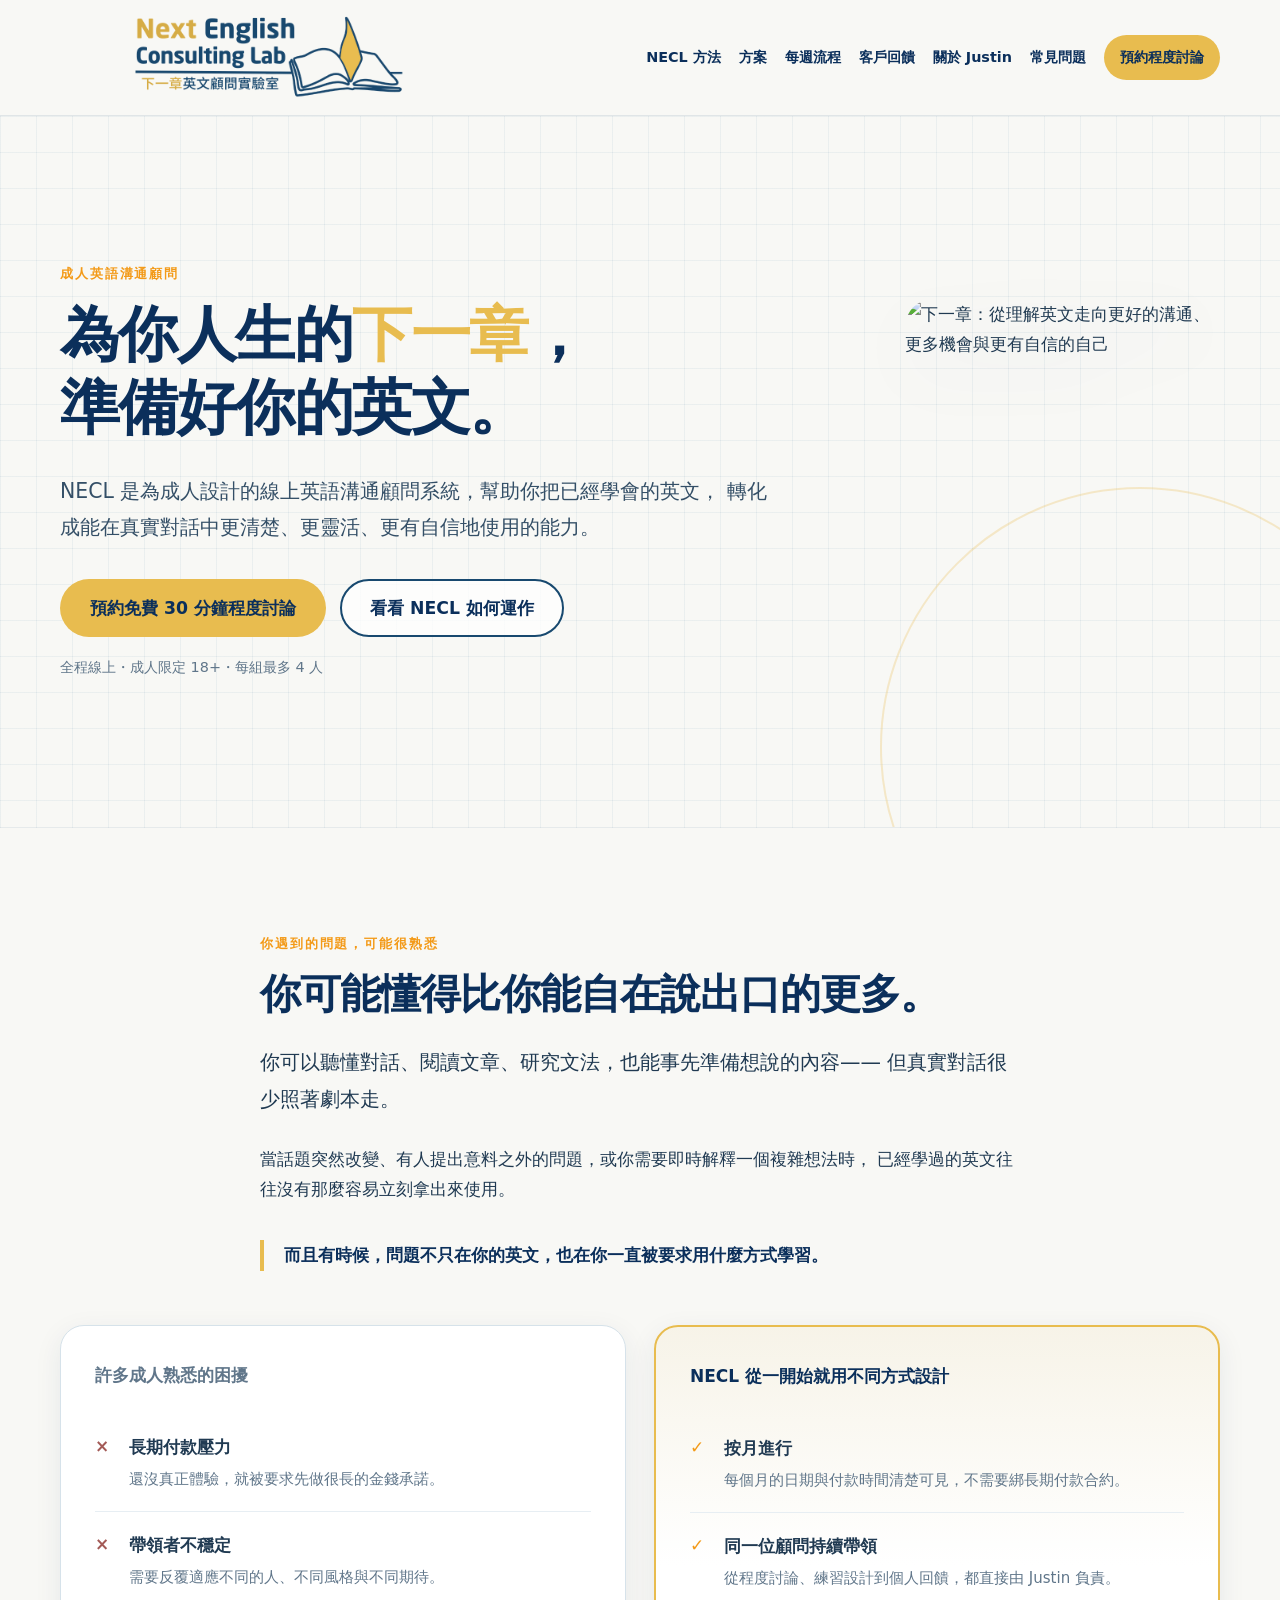
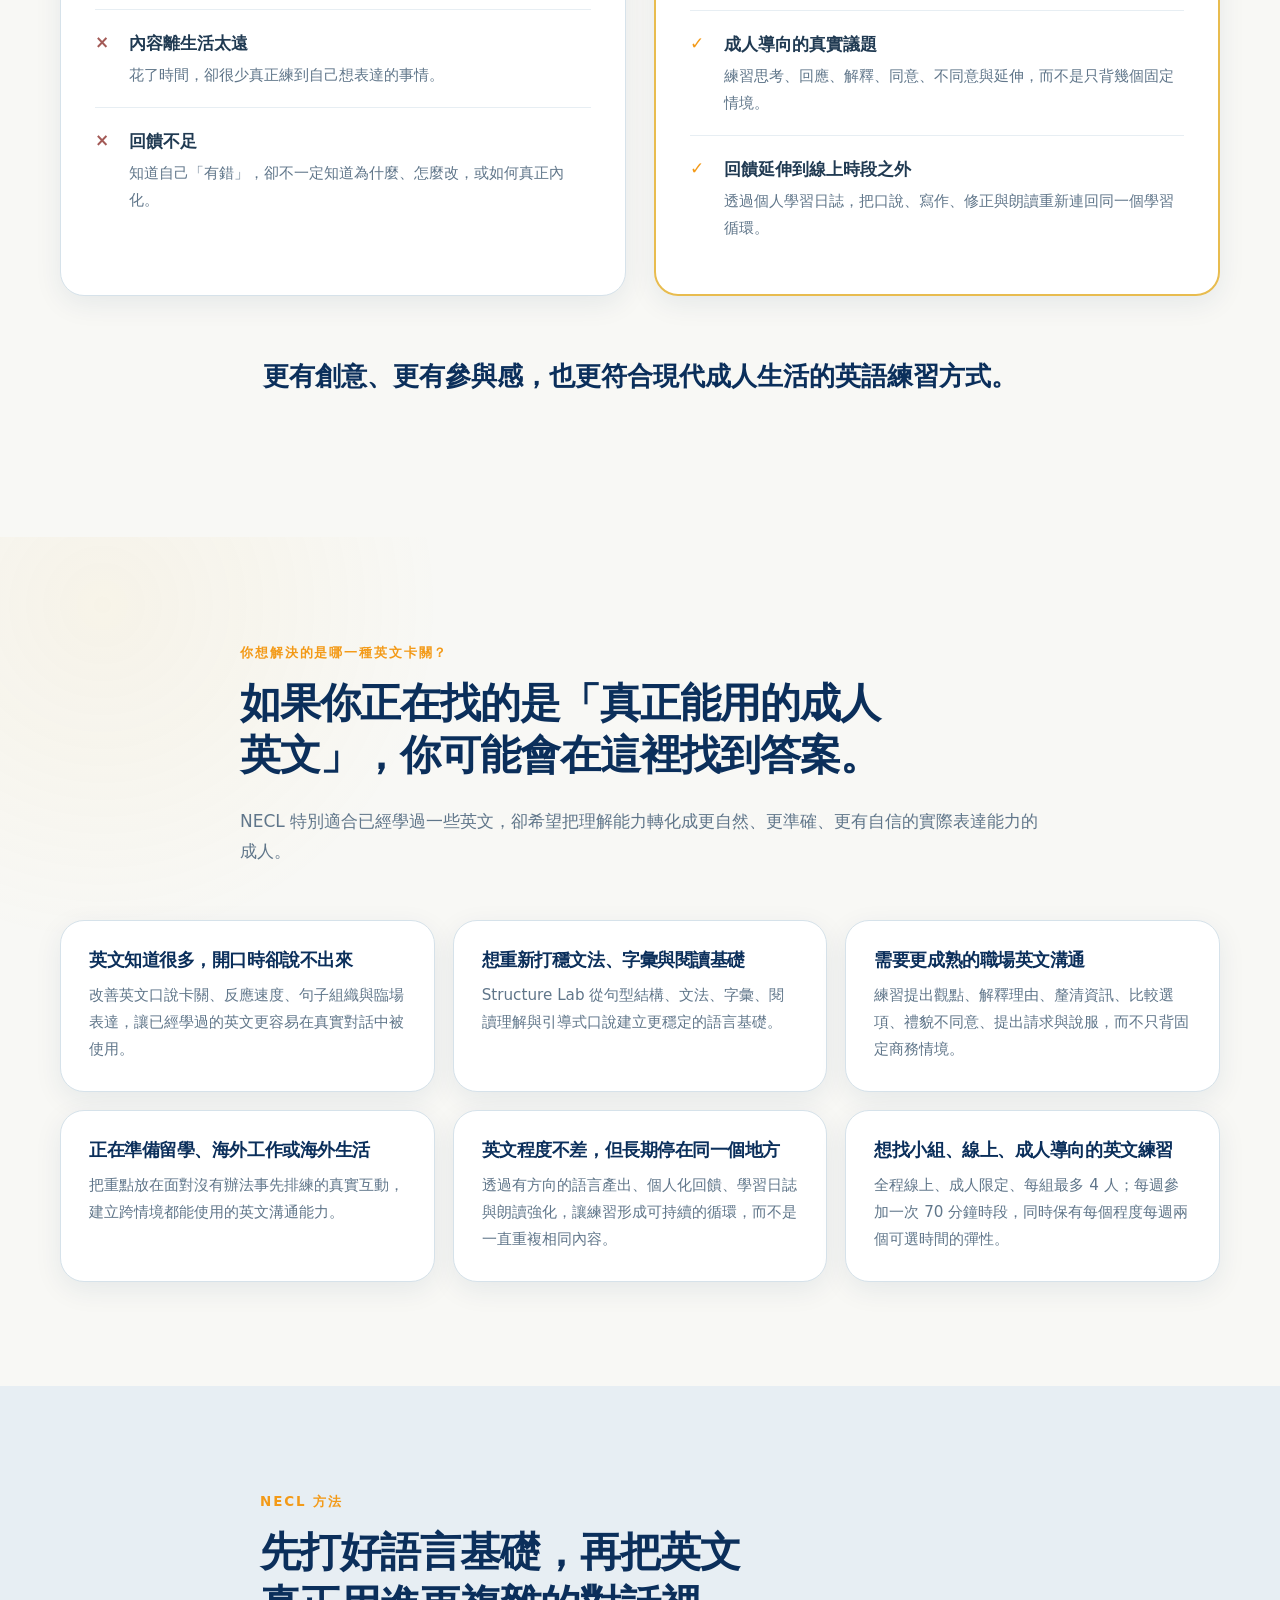
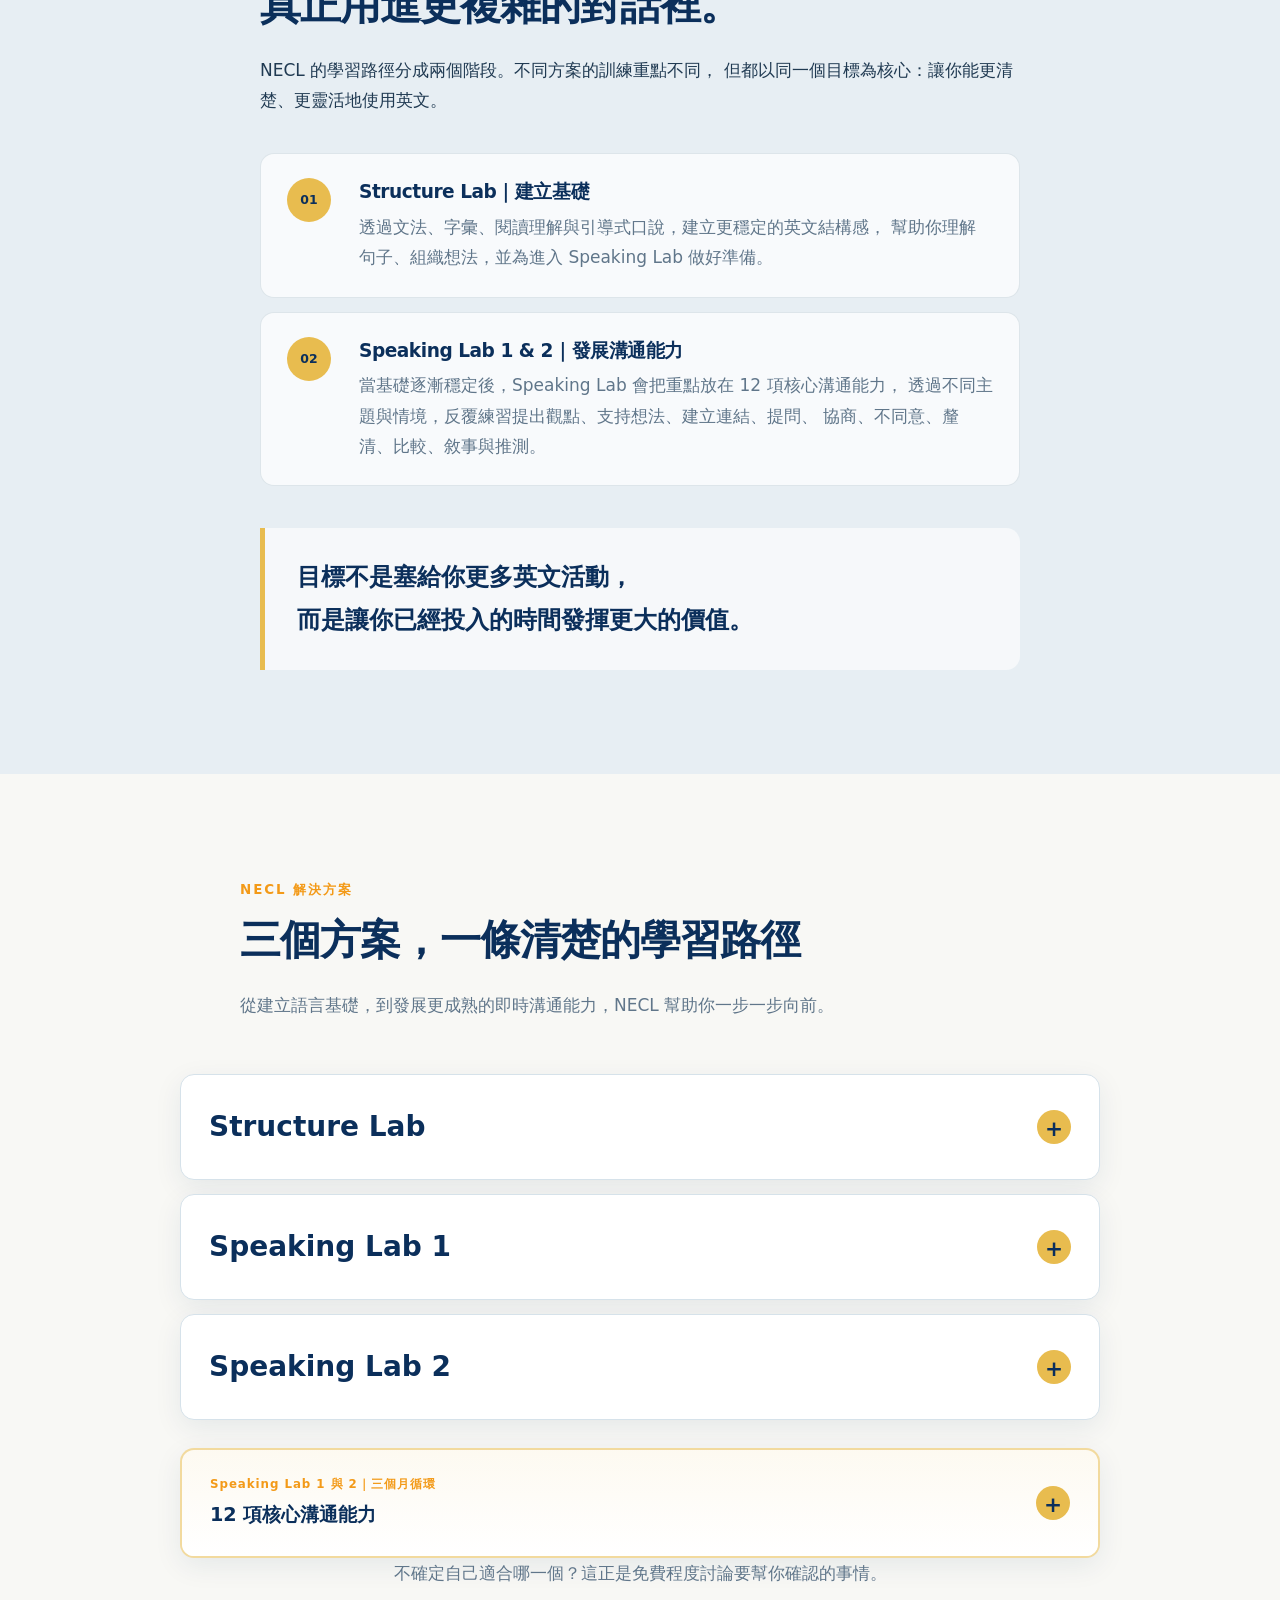
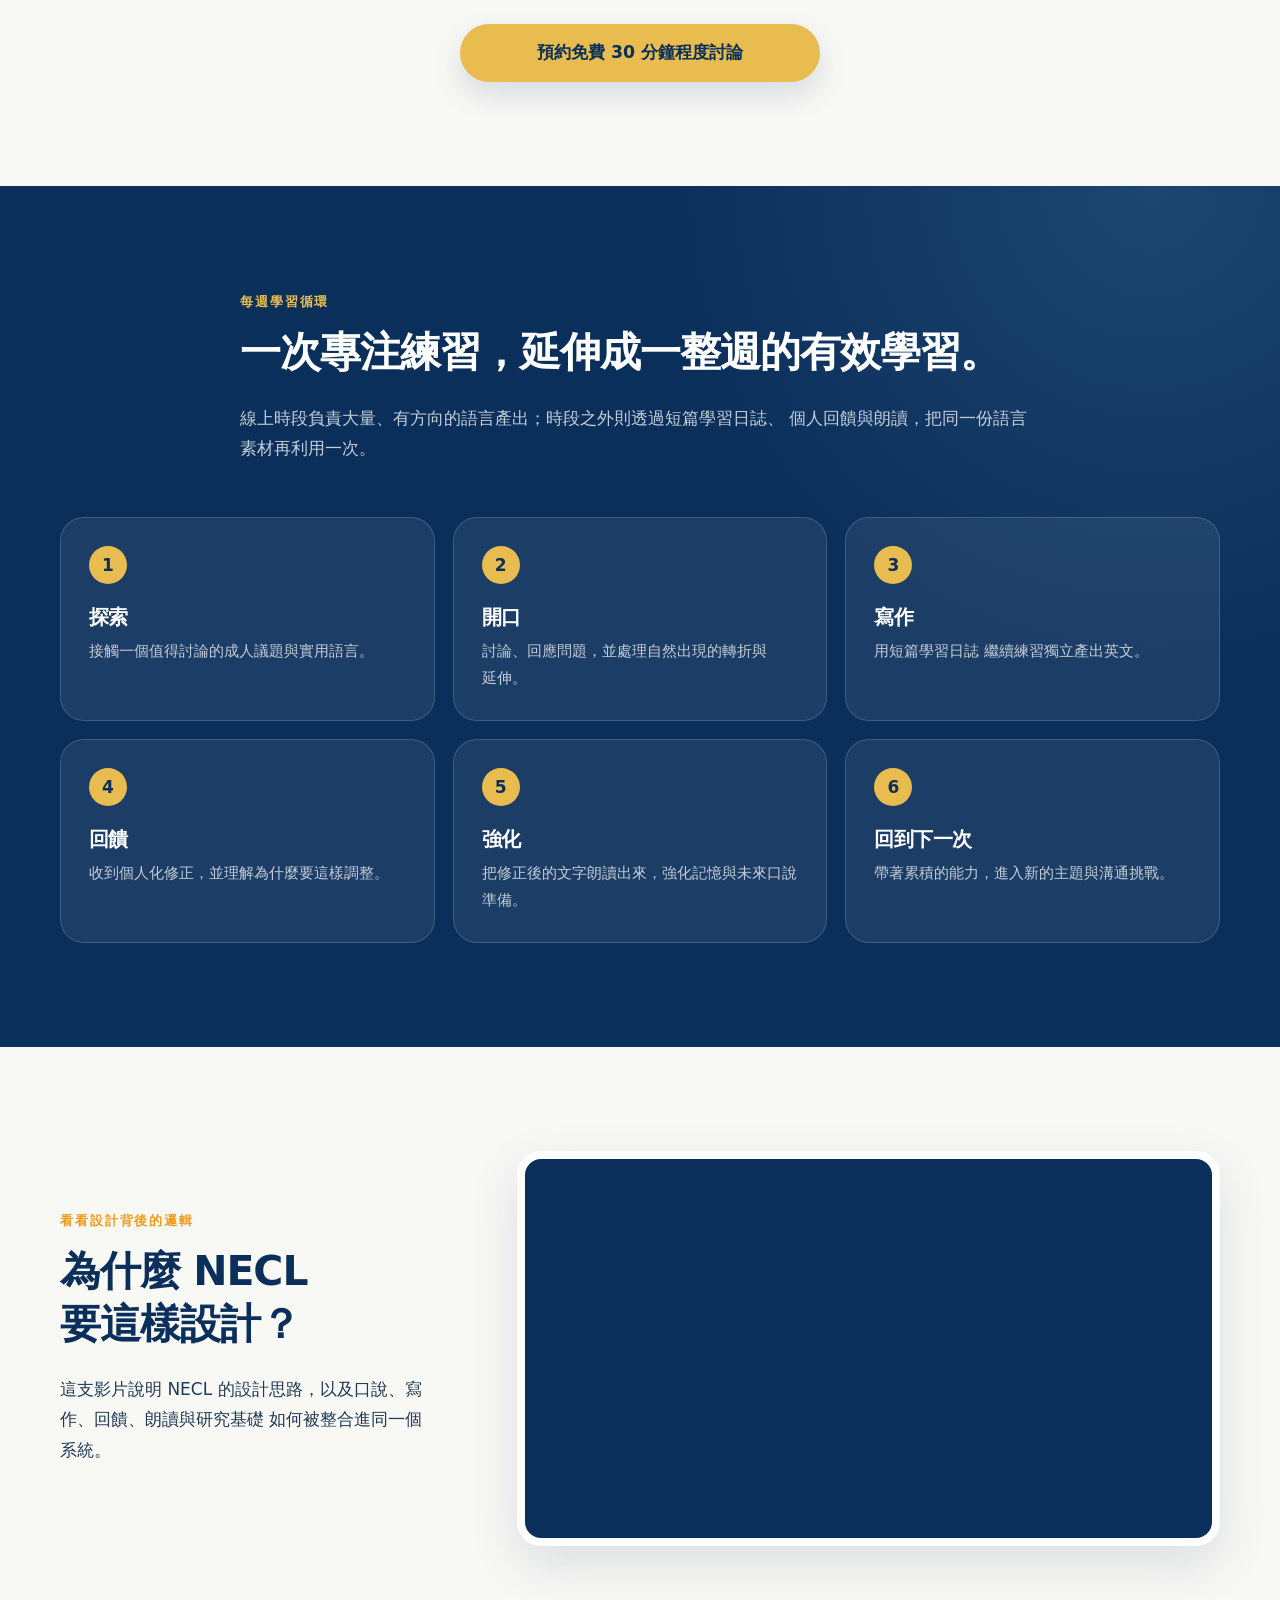
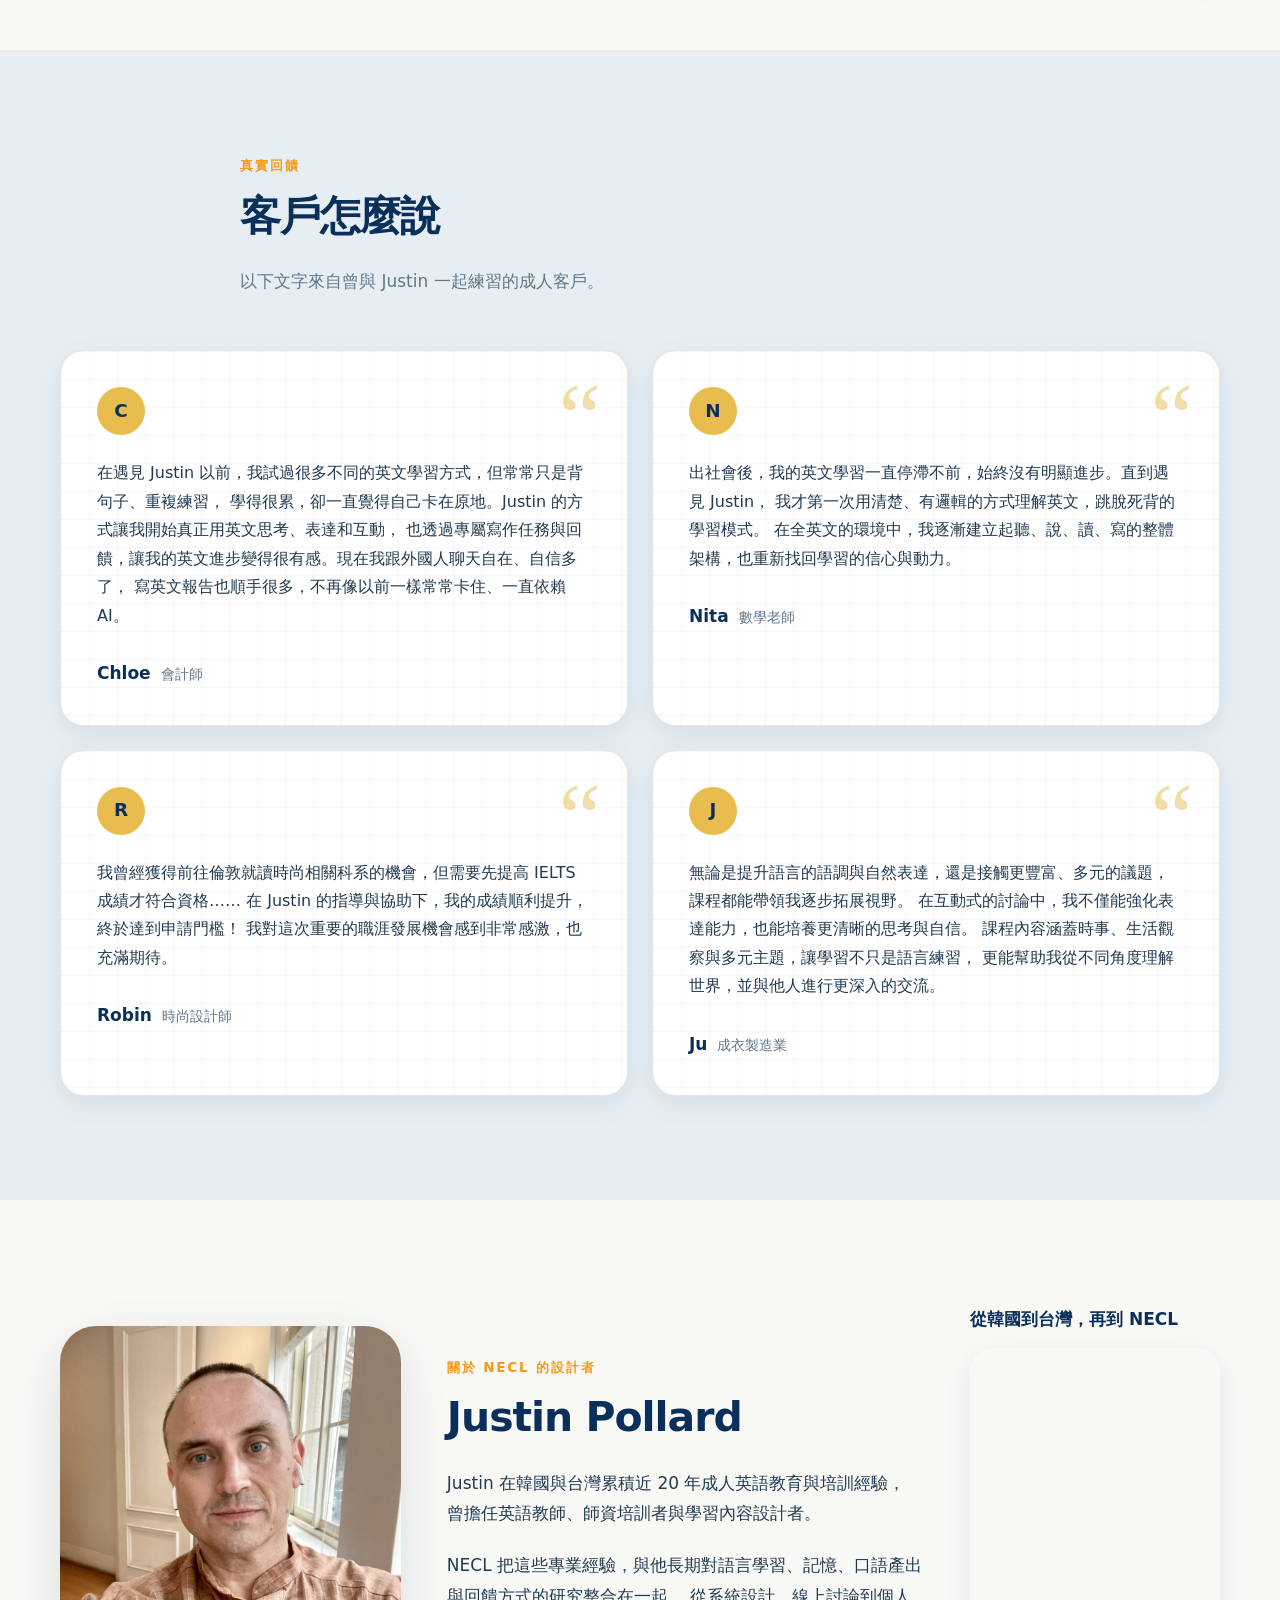
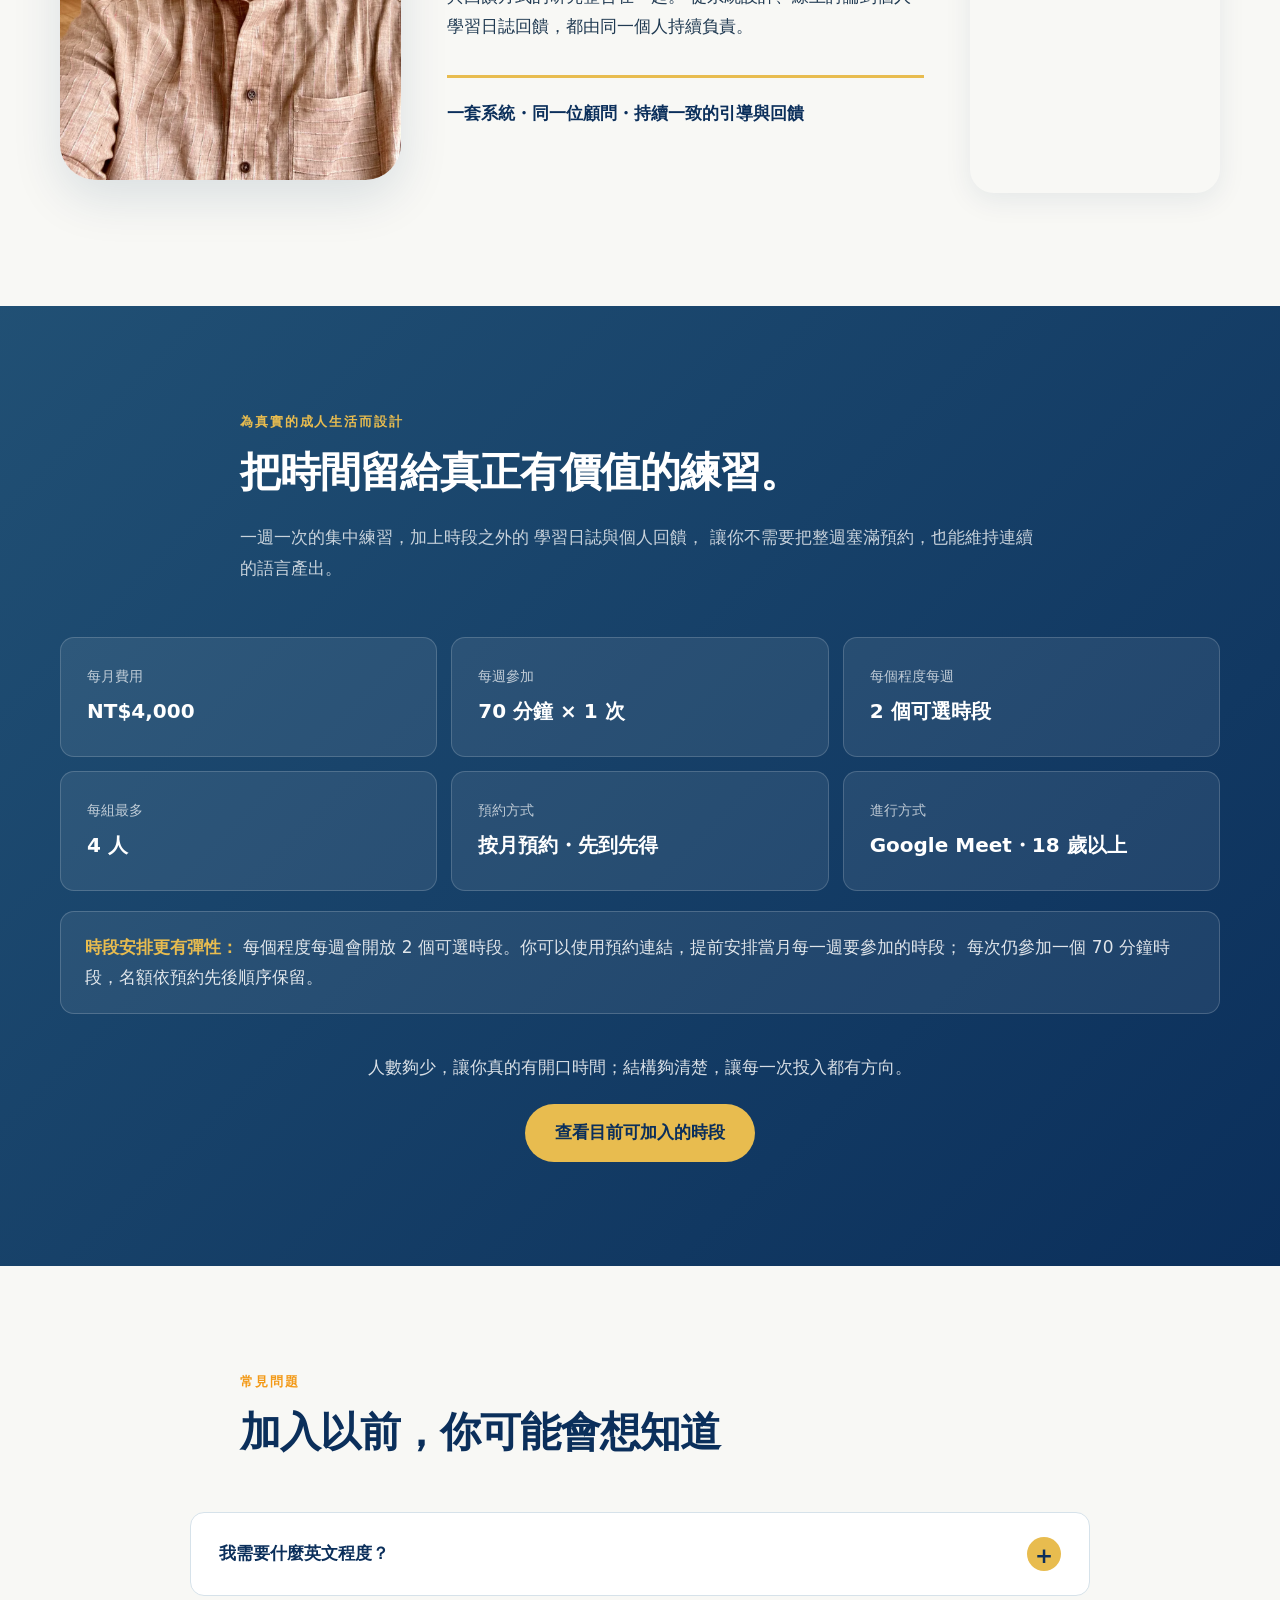
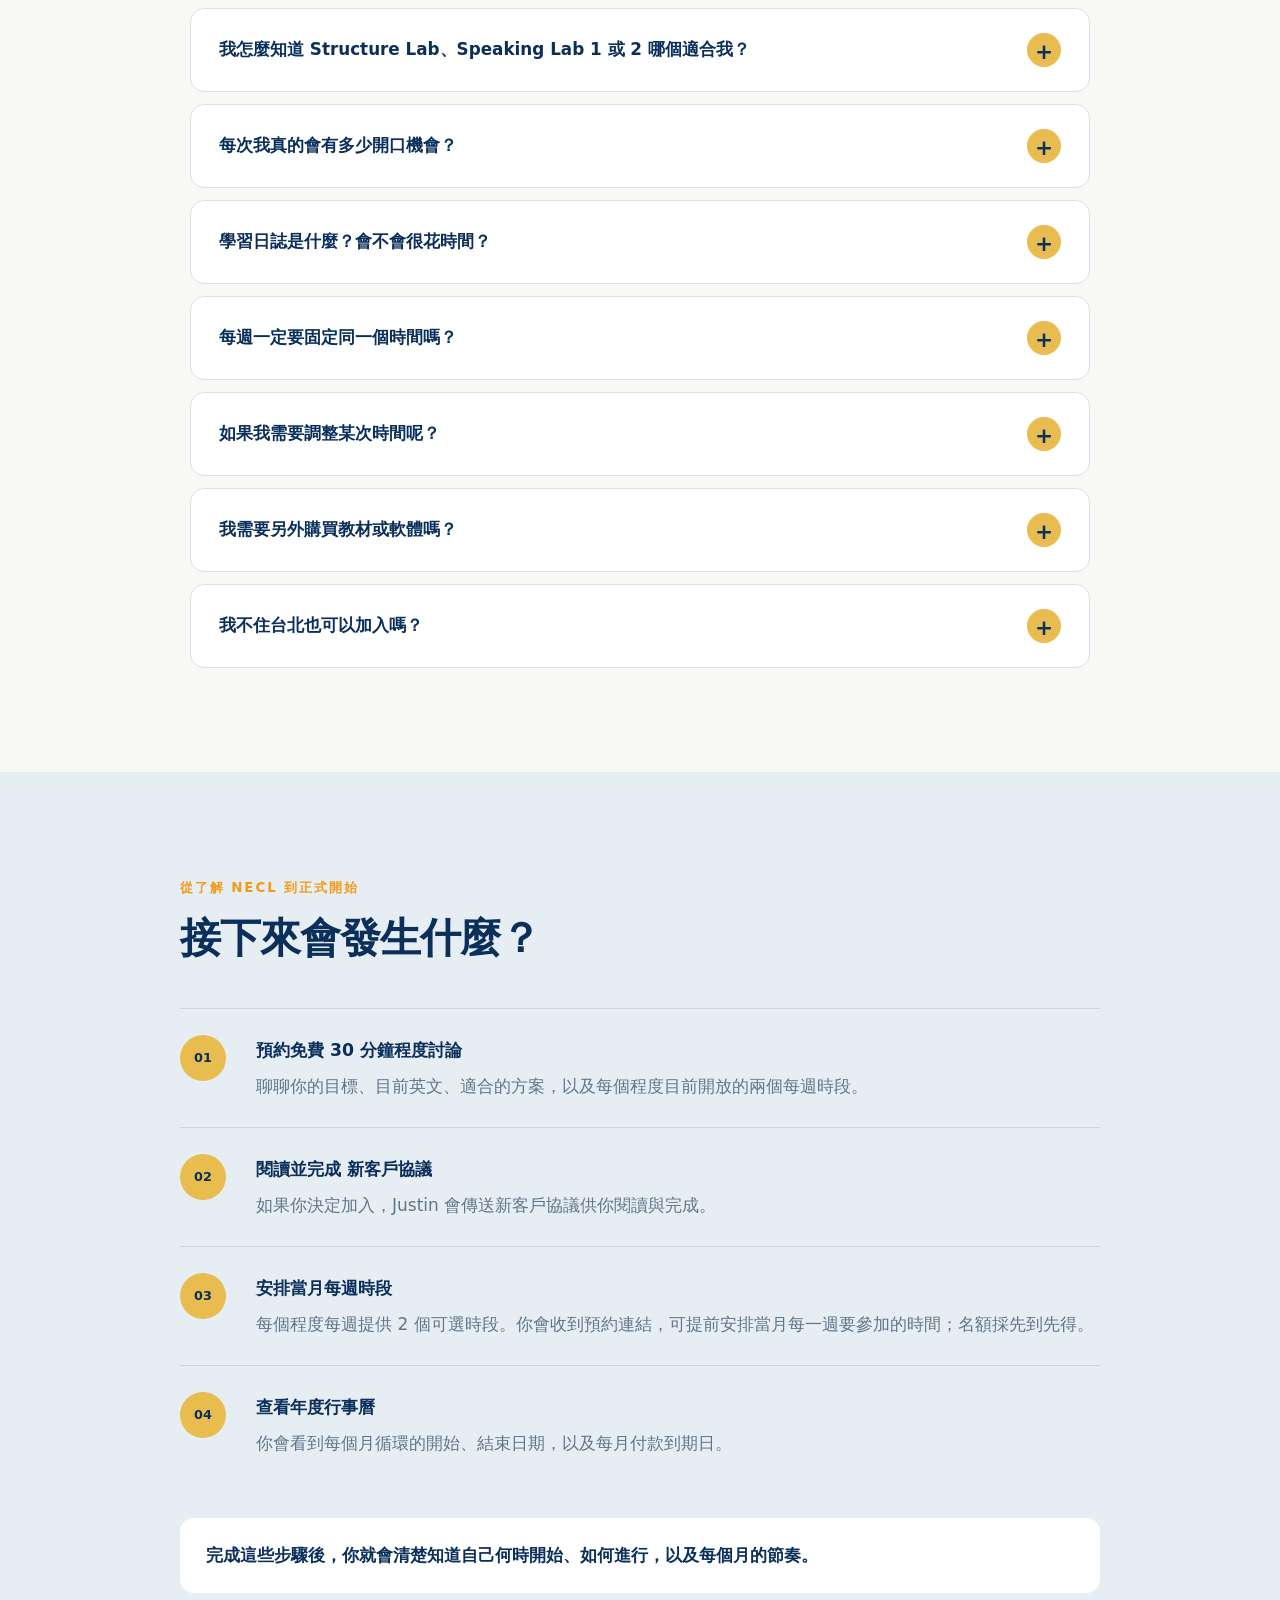
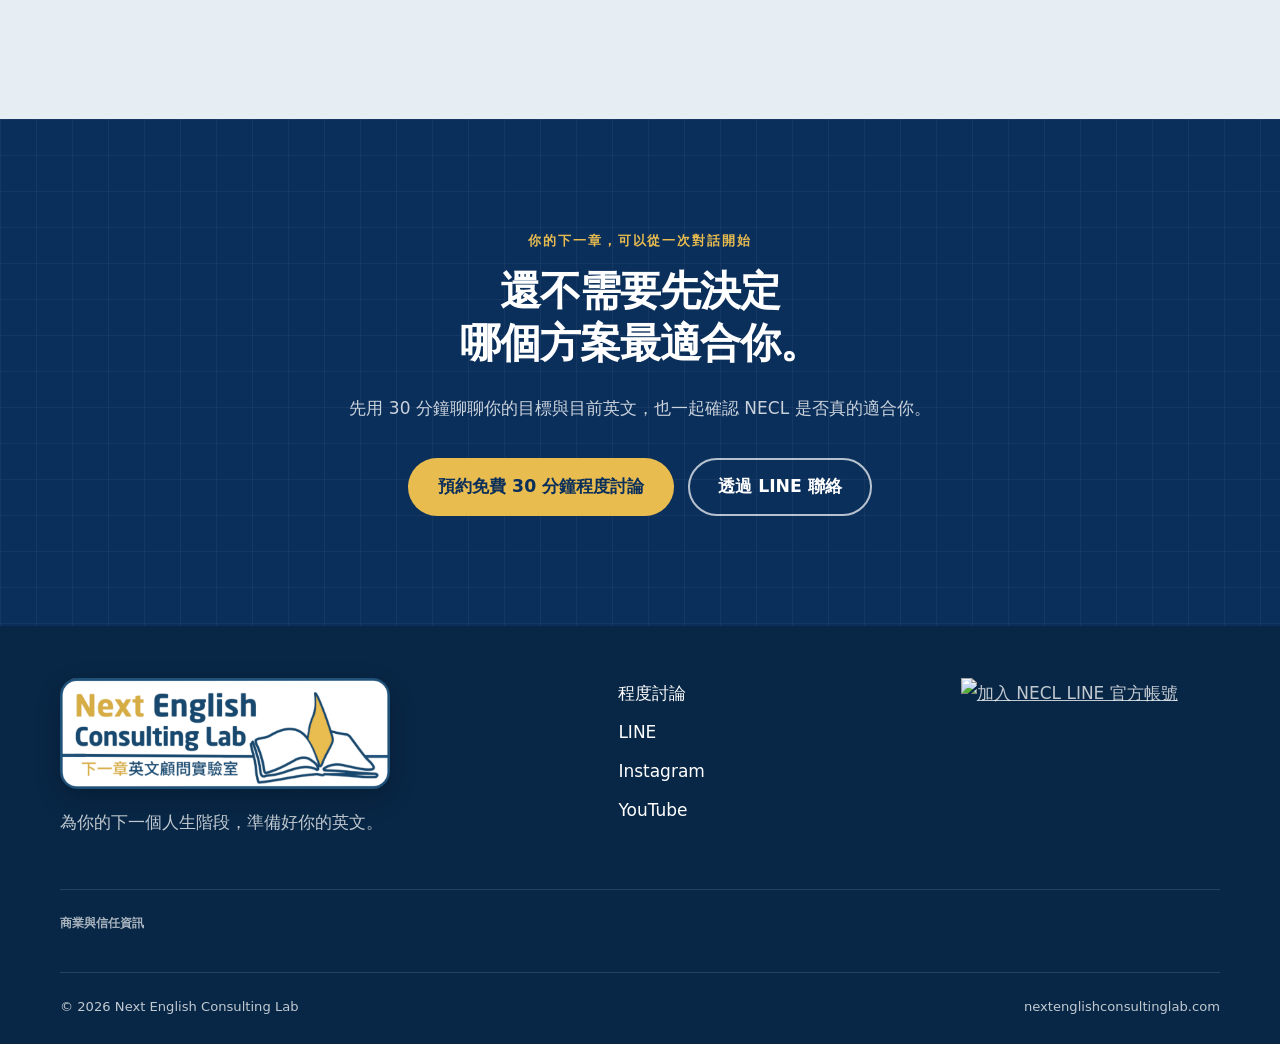
==== index.html @ 22aab1d8 "Add files via upload" ====
<!doctype html>
<html lang="zh-Hant-TW">
<head>
  <meta charset="utf-8">
  <meta name="viewport" content="width=device-width, initial-scale=1">
  <meta name="theme-color" content="#0B2F5B">
  <meta name="color-scheme" content="light">
  <meta name="robots" content="index,follow,max-image-preview:large,max-snippet:-1,max-video-preview:-1">
  <meta name="googlebot" content="index,follow,max-image-preview:large,max-snippet:-1,max-video-preview:-1">
  <meta name="author" content="Next English Consulting Lab">

  <title>成人英文口說｜線上英文溝通・文法基礎｜NECL 下一章英文顧問實驗室</title>
  <meta name="description" content="成人線上英文口說與英語溝通顧問服務。從文法、字彙、閱讀理解與句型基礎，到 12 項實用溝通能力，協助突破英文卡關，提升職場、留學、海外生活與日常表達。">

  <link rel="canonical" href="https://nextenglishconsultinglab.com/">
  <link rel="alternate" hreflang="zh-Hant-TW" href="https://nextenglishconsultinglab.com/">
  <link rel="alternate" hreflang="x-default" href="https://nextenglishconsultinglab.com/">

  <!-- Google Search Console 驗證碼可日後加在這一行下方 -->

  <link rel="icon" type="image/png" href="/images/logo-framed.png">
  <link rel="apple-touch-icon" href="/images/logo-framed.png">
  <link rel="manifest" href="/site.webmanifest">
  <link rel="preload" href="/images/logo-horizontal.png" as="image" fetchpriority="high">

  <meta property="og:type" content="website">
  <meta property="og:locale" content="zh_TW">
  <meta property="og:site_name" content="NECL 下一章英文顧問實驗室">
  <meta property="og:title" content="成人英文口說｜線上英文溝通・文法基礎｜NECL 下一章英文顧問實驗室">
  <meta property="og:description" content="為你人生的下一章，準備好你的英文。成人線上英文口說、語言基礎與真實溝通能力練習。">
  <meta property="og:url" content="https://nextenglishconsultinglab.com/">
  <meta property="og:image" content="https://nextenglishconsultinglab.com/images/logo-framed.png">
  <meta property="og:image:alt" content="NECL 下一章英文顧問實驗室">

  <meta name="twitter:card" content="summary_large_image">
  <meta name="twitter:title" content="成人英文口說｜NECL 下一章英文顧問實驗室">
  <meta name="twitter:description" content="為你人生的下一章，準備好你的英文。">
  <meta name="twitter:image" content="https://nextenglishconsultinglab.com/images/logo-framed.png">

  <link rel="stylesheet" href="styles.css">

  <script type="application/ld+json">
{
  "@context": "https://schema.org",
  "@graph": [
    {
      "@type": "Organization",
      "@id": "https://nextenglishconsultinglab.com/#organization",
      "name": "Next English Consulting Lab",
      "legalName": "下一章英文顧問實驗室",
      "alternateName": [
        "NECL",
        "下一章英文顧問實驗室"
      ],
      "url": "https://nextenglishconsultinglab.com/",
      "logo": {
        "@type": "ImageObject",
        "url": "https://nextenglishconsultinglab.com/images/logo-framed.png"
      },
      "image": "https://nextenglishconsultinglab.com/images/logo-framed.png",
      "description": "為成人設計的線上英語溝通顧問服務，結合文法與字彙基礎、閱讀理解、引導式口說、核心溝通能力與個人化回饋。",
      "founder": {
        "@type": "Person",
        "name": "Justin Pollard",
        "jobTitle": "成人英語溝通顧問"
      },
      "taxID": "00630046",
      "areaServed": {
        "@type": "Country",
        "name": "Taiwan"
      },
      "sameAs": [
        "https://www.instagram.com/next_english_lab/",
        "https://youtu.be/CbiAk9VWkk8",
        "https://youtube.com/shorts/2TuUTvtXyOQ"
      ]
    },
    {
      "@type": "WebSite",
      "@id": "https://nextenglishconsultinglab.com/#website",
      "url": "https://nextenglishconsultinglab.com/",
      "name": "NECL 下一章英文顧問實驗室",
      "alternateName": "Next English Consulting Lab",
      "inLanguage": "zh-Hant-TW",
      "publisher": {
        "@id": "https://nextenglishconsultinglab.com/#organization"
      }
    },
    {
      "@type": "WebPage",
      "@id": "https://nextenglishconsultinglab.com/#webpage",
      "url": "https://nextenglishconsultinglab.com/",
      "name": "成人英文口說｜線上英文溝通・文法基礎｜NECL 下一章英文顧問實驗室",
      "description": "成人線上英文口說與英語溝通顧問服務。從文法、字彙、閱讀理解與句型基礎，到 12 項實用溝通能力，協助突破英文卡關、提升職場、留學、海外生活與日常表達。",
      "inLanguage": "zh-Hant-TW",
      "isPartOf": {
        "@id": "https://nextenglishconsultinglab.com/#website"
      },
      "about": {
        "@id": "https://nextenglishconsultinglab.com/#organization"
      }
    },
    {
      "@type": "Service",
      "@id": "https://nextenglishconsultinglab.com/#service",
      "name": "成人線上英文口說與溝通顧問服務",
      "serviceType": [
        "成人英文口說",
        "線上英文溝通",
        "英文會話練習",
        "英文文法與句型基礎",
        "英文字彙",
        "英文閱讀理解",
        "英文寫作回饋",
        "職場英文溝通",
        "留學與海外生活英文準備"
      ],
      "description": "Structure Lab 建立文法、字彙、閱讀理解與引導式口說基礎；Speaking Lab 1 與 2 以 12 項核心溝通能力為架構，練習即時回應、解釋、提問、協商、釐清、比較、敘事、推測與說服。",
      "provider": {
        "@id": "https://nextenglishconsultinglab.com/#organization"
      },
      "areaServed": {
        "@type": "Country",
        "name": "Taiwan"
      },
      "audience": {
        "@type": "PeopleAudience",
        "requiredMinAge": 18
      },
      "offers": {
        "@type": "Offer",
        "price": "4000",
        "priceCurrency": "TWD",
        "url": "https://calendly.com/justin-nextenglishconsultinglab/30min",
        "availability": "https://schema.org/InStock",
        "description": "每月 NT$4,000；每週參加一次 70 分鐘線上時段；每個程度每週提供 2 個可選時段；每組最多 4 人。"
      },
      "hasOfferCatalog": {
        "@type": "OfferCatalog",
        "name": "NECL 三個方案",
        "itemListElement": [
          {
            "@type": "Offer",
            "itemOffered": {
              "@type": "Service",
              "name": "Structure Lab",
              "description": "透過文法、字彙、閱讀理解與引導式口說，建立進入 Speaking Lab 所需的英文基礎。"
            }
          },
          {
            "@type": "Offer",
            "itemOffered": {
              "@type": "Service",
              "name": "Speaking Lab 1",
              "description": "以 12 項核心溝通能力為架構，發展流暢度、即時回應、解釋、提問與延伸想法的能力。"
            }
          },
          {
            "@type": "Offer",
            "itemOffered": {
              "@type": "Service",
              "name": "Speaking Lab 2",
              "description": "在相同核心溝通能力架構上，進一步處理複雜觀點、突發轉折與細膩討論。"
            }
          }
        ]
      }
    }
  ]
}
  </script>
</head>

<body>
  <a class="skip-link" href="#main">跳到主要內容</a>

  <!-- =========================================================
       HEADER
       常用連結在 script.js 最上方統一管理
  ========================================================== -->
  <header class="site-header" id="top">
    <div class="container nav-wrap">
      <a class="brand" href="#top" aria-label="回到首頁">
        <img src="images/logo-horizontal.png" alt="Next English Consulting Lab 下一章英文顧問實驗室">
      </a>

      <button class="menu-toggle" type="button" aria-expanded="false" aria-controls="site-nav">
        <span></span><span></span><span></span>
        <span class="sr-only">開啟選單</span>
      </button>

      <nav class="site-nav" id="site-nav" aria-label="主要導覽">
        <a href="#method">NECL 方法</a>
        <a href="#programs">方案</a>
        <a href="#system">每週流程</a>
        <a href="#testimonials">客戶回饋</a>
        <a href="#about">關於 Justin</a>
        <a href="#faq">常見問題</a>
        <a class="nav-cta" data-link="calendly" href="#">預約程度討論</a>
      </nav>
    </div>
  </header>

  <main id="main">

    <!-- =========================================================
         HERO
         主標與開場文字可直接在這裡修改
    ========================================================== -->
    <section class="hero grid-bg">
      <div class="molecule molecule-a" aria-hidden="true"></div>
      <div class="container hero-grid">
        <div class="hero-copy reveal">
          <p class="eyebrow">成人英語溝通顧問</p>
          <h1>為你人生的<span class="no-break">下一章</span>，<br>準備好你的英文。</h1>
          <p class="hero-lead">
            NECL 是為成人設計的線上英語溝通顧問系統，幫助你把已經學會的英文，
            轉化成能在真實對話中更清楚、更靈活、更有自信地使用的能力。
          </p>
          <div class="button-row">
            <a class="btn btn-primary" data-link="calendly" href="#">預約免費 30 分鐘程度討論</a>
            <a class="btn btn-secondary" href="#method">看看 NECL 如何運作</a>
          </div>
          <p class="microcopy">全程線上・成人限定 18+・每組最多 4 人</p>
        </div>

        <div class="hero-mark reveal">
          <img
            class="hero-journey-image"
            src="images/hero-next-chapter.png"
            alt="下一章：從理解英文走向更好的溝通、更多機會與更有自信的自己"
            width="520"
            height="571"
            loading="eager"
            fetchpriority="high">
        </div>
      </div>
    </section>

    <!-- =========================================================
         PAIN POINT
    ========================================================== -->
    <section class="section">
      <div class="container narrow reveal">
        <p class="section-kicker">你遇到的問題，可能很熟悉</p>
        <h2>你可能懂得比你能自在說出口的更多。</h2>
        <p class="lead">
          你可以聽懂對話、閱讀文章、研究文法，也能事先準備想說的內容——
          但真實對話很少照著劇本走。
        </p>
        <p>
          當話題突然改變、有人提出意料之外的問題，或你需要即時解釋一個複雜想法時，
          已經學過的英文往往沒有那麼容易立刻拿出來使用。
        </p>
        <p class="emphasis-line">而且有時候，問題不只在你的英文，也在你一直被要求用什麼方式學習。</p>
      </div>

      <div class="container comparison-grid">
        <article class="comparison-card reveal">
          <p class="card-label muted">許多成人熟悉的困擾</p>
          <ul class="clean-list pain-list">
            <li><strong>長期付款壓力</strong><span>還沒真正體驗，就被要求先做很長的金錢承諾。</span></li>
            <li><strong>帶領者不穩定</strong><span>需要反覆適應不同的人、不同風格與不同期待。</span></li>
            <li><strong>內容離生活太遠</strong><span>花了時間，卻很少真正練到自己想表達的事情。</span></li>
            <li><strong>回饋不足</strong><span>知道自己「有錯」，卻不一定知道為什麼、怎麼改，或如何真正內化。</span></li>
          </ul>
        </article>

        <article class="comparison-card featured reveal">
          <p class="card-label">NECL 從一開始就用不同方式設計</p>
          <ul class="clean-list solution-list">
            <li><strong>按月進行</strong><span>每個月的日期與付款時間清楚可見，不需要綁長期付款合約。</span></li>
            <li><strong>同一位顧問持續帶領</strong><span>從程度討論、練習設計到個人回饋，都直接由 Justin 負責。</span></li>
            <li><strong>成人導向的真實議題</strong><span>練習思考、回應、解釋、同意、不同意與延伸，而不是只背幾個固定情境。</span></li>
            <li><strong>回饋延伸到線上時段之外</strong><span>透過個人學習日誌，把口說、寫作、修正與朗讀重新連回同一個學習循環。</span></li>
          </ul>
        </article>
      </div>

      <div class="container narrow center reveal">
        <p class="statement">
          更有創意、更有參與感，也更符合現代成人生活的英語練習方式。
        </p>
      </div>
    </section>

    <!-- =========================================================
         THE NECL METHOD
    ========================================================== -->
    
    <!-- =========================================================
         SEARCH INTENT / WHO THIS HELPS
         這一區同時幫助使用者快速辨識需求，也讓搜尋引擎理解 NECL 的服務範圍
    ========================================================== -->
    <section class="section search-intent" id="who-it-helps">
      <div class="container section-heading reveal">
        <p class="section-kicker">你想解決的是哪一種英文卡關？</p>
        <h2>如果你正在找的是「真正能用的成人英文」，你可能會在這裡找到答案。</h2>
        <p>
          NECL 特別適合已經學過一些英文，卻希望把理解能力轉化成更自然、更準確、更有自信的實際表達能力的成人。
        </p>
      </div>

      <div class="container intent-grid">
        <article class="intent-card reveal">
          <h3>英文知道很多，開口時卻說不出來</h3>
          <p>改善英文口說卡關、反應速度、句子組織與臨場表達，讓已經學過的英文更容易在真實對話中被使用。</p>
        </article>

        <article class="intent-card reveal">
          <h3>想重新打穩文法、字彙與閱讀基礎</h3>
          <p>Structure Lab 從句型結構、文法、字彙、閱讀理解與引導式口說建立更穩定的語言基礎。</p>
        </article>

        <article class="intent-card reveal">
          <h3>需要更成熟的職場英文溝通</h3>
          <p>練習提出觀點、解釋理由、釐清資訊、比較選項、禮貌不同意、提出請求與說服，而不只背固定商務情境。</p>
        </article>

        <article class="intent-card reveal">
          <h3>正在準備留學、海外工作或海外生活</h3>
          <p>把重點放在面對沒有辦法事先排練的真實互動，建立跨情境都能使用的英文溝通能力。</p>
        </article>

        <article class="intent-card reveal">
          <h3>英文程度不差，但長期停在同一個地方</h3>
          <p>透過有方向的語言產出、個人化回饋、學習日誌與朗讀強化，讓練習形成可持續的循環，而不是一直重複相同內容。</p>
        </article>

        <article class="intent-card reveal">
          <h3>想找小組、線上、成人導向的英文練習</h3>
          <p>全程線上、成人限定、每組最多 4 人；每週參加一次 70 分鐘時段，同時保有每個程度每週兩個可選時間的彈性。</p>
        </article>
      </div>
    </section>

    <section class="section section-soft" id="method">
      <div class="container narrow reveal">
        <p class="section-kicker">NECL 方法</p>
        <h2>先打好語言基礎，再把英文真正用進更複雜的對話裡。</h2>
        <p>
          NECL 的學習路徑分成兩個階段。不同方案的訓練重點不同，
          但都以同一個目標為核心：讓你能更清楚、更靈活地使用英文。
        </p>

        <div class="method-path">
          <article class="method-stage">
            <span class="method-number">01</span>
            <div>
              <h3>Structure Lab｜建立基礎</h3>
              <p>
                透過文法、字彙、閱讀理解與引導式口說，建立更穩定的英文結構感，
                幫助你理解句子、組織想法，並為進入 Speaking Lab 做好準備。
              </p>
            </div>
          </article>

          <article class="method-stage">
            <span class="method-number">02</span>
            <div>
              <h3>Speaking Lab 1 &amp; 2｜發展溝通能力</h3>
              <p>
                當基礎逐漸穩定後，Speaking Lab 會把重點放在 12 項核心溝通能力，
                透過不同主題與情境，反覆練習提出觀點、支持想法、建立連結、提問、
                協商、不同意、釐清、比較、敘事與推測。
              </p>
            </div>
          </article>
        </div>

        <p class="pull-quote">
          目標不是塞給你更多英文活動，<br>
          而是讓你已經投入的時間發揮更大的價值。
        </p>
      </div>
    </section>

    <!-- =========================================================
         PROGRAMS
         桌面：滑鼠移過會預覽
         桌面/手機：點擊可固定展開
    ========================================================== -->
    <section class="section" id="programs">
      <div class="container section-heading reveal">
        <p class="section-kicker">NECL 解決方案</p>
        <h2>三個方案，一條清楚的學習路徑</h2>
        <p>從建立語言基礎，到發展更成熟的即時溝通能力，NECL 幫助你一步一步向前。</p>
      </div>

      <div class="container program-list">
        <article class="accordion-item program-item reveal">
          <button class="accordion-trigger" type="button" aria-expanded="false">
            <span>Structure Lab</span>
            <span class="accordion-icon" aria-hidden="true">+</span>
          </button>
          <div class="accordion-panel">
            <div class="accordion-inner">
              <p>
                建立進入 Speaking Lab 所需要的英文基礎。透過文法、字彙、閱讀理解與引導式口說，
                練習理解英文結構，並更清楚、準確地組織自己的想法。
              </p>
            </div>
          </div>
        </article>

        <article class="accordion-item program-item reveal">
          <button class="accordion-trigger" type="button" aria-expanded="false">
            <span>Speaking Lab 1</span>
            <span class="accordion-icon" aria-hidden="true">+</span>
          </button>
          <div class="accordion-panel">
            <div class="accordion-inner">
              <p>
                透過有引導的討論與 12 項核心溝通能力訓練，提高流暢度與靈活度，
                練習即時回應、解釋、提問並延伸想法。
              </p>
            </div>
          </div>
        </article>

        <article class="accordion-item program-item reveal">
          <button class="accordion-trigger" type="button" aria-expanded="false">
            <span>Speaking Lab 2</span>
            <span class="accordion-icon" aria-hidden="true">+</span>
          </button>
          <div class="accordion-panel">
            <div class="accordion-inner">
              <p>
                在相同的 12 項核心能力架構上，進一步處理更複雜的觀點、突發轉折與細膩討論，
                提升精準度、自信與臨場反應能力。
              </p>
            </div>
          </div>
        </article>

        <div class="accordion-item competency-accordion competency-under-programs reveal">
          <button class="accordion-trigger" type="button" aria-expanded="false">
            <span>
              <small>Speaking Lab 1 與 2｜三個月循環</small>
              12 項核心溝通能力
            </span>
            <span class="accordion-icon" aria-hidden="true">+</span>
          </button>

          <div class="accordion-panel">
            <div class="accordion-inner">
              <ol class="competency-grid">
                <li><span>01</span><strong>談判與說服</strong></li>
                <li><span>02</span><strong>表達觀點</strong></li>
                <li><span>03</span><strong>支持想法</strong></li>
                <li><span>04</span><strong>表達連結</strong></li>
                <li><span>05</span><strong>提出更好的問題</strong></li>
                <li><span>06</span><strong>同意並延伸</strong></li>
                <li><span>07</span><strong>有禮貌地表達不同意見</strong></li>
                <li><span>08</span><strong>釐清與確認</strong></li>
                <li><span>09</span><strong>提出請求、調整與拒絕</strong></li>
                <li><span>10</span><strong>比較與評估</strong></li>
                <li><span>11</span><strong>敘事與分享經驗</strong></li>
                <li><span>12</span><strong>推測與預測</strong></li>
              </ol>
              <p class="accordion-note">
                Speaking Lab 1 與 Speaking Lab 2 都以這 12 項核心能力為骨架。
                每個三個月循環都會走過完整的能力組合，而主題、情境與實用語言持續變化，
                讓你能在不同脈絡中反覆練習，並逐步處理更高複雜度的溝通。
              </p>
            </div>
          </div>
        </div>
      </div>

      <div class="container center reveal">
        <p class="muted-text">不確定自己適合哪一個？這正是免費程度討論要幫你確認的事情。</p>
        <a class="btn btn-primary btn-cta" data-link="calendly" href="#">預約免費 30 分鐘程度討論</a>
      </div>
    </section>

    <!-- =========================================================
         WEEKLY SYSTEM
    ========================================================== -->
    <section class="section section-dark" id="system">
      <div class="container section-heading reveal">
        <p class="section-kicker light">每週學習循環</p>
        <h2>一次專注練習，延伸成一整週的有效學習。</h2>
        <p>
          線上時段負責大量、有方向的語言產出；時段之外則透過短篇學習日誌、
          個人回饋與朗讀，把同一份語言素材再利用一次。
        </p>
      </div>

      <div class="container cycle-grid">
        <article class="cycle-card reveal"><span>1</span><h3>探索</h3><p>接觸一個值得討論的成人議題與實用語言。</p></article>
        <article class="cycle-card reveal"><span>2</span><h3>開口</h3><p>討論、回應問題，並處理自然出現的轉折與延伸。</p></article>
        <article class="cycle-card reveal"><span>3</span><h3>寫作</h3><p>用短篇學習日誌 繼續練習獨立產出英文。</p></article>
        <article class="cycle-card reveal"><span>4</span><h3>回饋</h3><p>收到個人化修正，並理解為什麼要這樣調整。</p></article>
        <article class="cycle-card reveal"><span>5</span><h3>強化</h3><p>把修正後的文字朗讀出來，強化記憶與未來口說準備。</p></article>
        <article class="cycle-card reveal"><span>6</span><h3>回到下一次</h3><p>帶著累積的能力，進入新的主題與溝通挑戰。</p></article>
      </div>
    </section>

    <!-- =========================================================
         PROGRAM DESIGN VIDEO
    ========================================================== -->
    <section class="section">
      <div class="container video-layout">
        <div class="video-copy reveal">
          <p class="section-kicker">看看設計背後的邏輯</p>
          <h2>為什麼 NECL 要這樣設計？</h2>
          <p>
            這支影片說明 NECL 的設計思路，以及口說、寫作、回饋、朗讀與研究基礎
            如何被整合進同一個系統。
          </p>
        </div>
        <div class="video-frame reveal">
          <iframe
            src="https://www.youtube-nocookie.com/embed/CbiAk9VWkk8"
            title="NECL 方案設計與研究基礎"
            loading="lazy"
            referrerpolicy="strict-origin-when-cross-origin"
            allow="accelerometer; autoplay; clipboard-write; encrypted-media; gyroscope; picture-in-picture; web-share"
            allowfullscreen></iframe>
        </div>
      </div>
    </section>

    <!-- =========================================================
         TESTIMONIALS
         純文字設計，方便手機閱讀、搜尋與無障礙使用
    ========================================================== -->
    <section class="section section-soft" id="testimonials">
      <div class="container section-heading reveal">
        <p class="section-kicker">真實回饋</p>
        <h2>客戶怎麼說</h2>
        <p>以下文字來自曾與 Justin 一起練習的成人客戶。</p>
      </div>

      <div class="container testimonial-grid">
        <article class="testimonial-card reveal">
          <div class="initial-badge" aria-hidden="true">C</div>
          <span class="quote-mark" aria-hidden="true">“</span>
          <blockquote>
            在遇見 Justin 以前，我試過很多不同的英文學習方式，但常常只是背句子、重複練習，
            學得很累，卻一直覺得自己卡在原地。Justin 的方式讓我開始真正用英文思考、表達和互動，
            也透過專屬寫作任務與回饋，讓我的英文進步變得很有感。現在我跟外國人聊天自在、自信多了，
            寫英文報告也順手很多，不再像以前一樣常常卡住、一直依賴 AI。
          </blockquote>
          <footer><strong>Chloe</strong><span>會計師</span></footer>
        </article>

        <article class="testimonial-card reveal">
          <div class="initial-badge" aria-hidden="true">N</div>
          <span class="quote-mark" aria-hidden="true">“</span>
          <blockquote>
            出社會後，我的英文學習一直停滯不前，始終沒有明顯進步。直到遇見 Justin，
            我才第一次用清楚、有邏輯的方式理解英文，跳脫死背的學習模式。
            在全英文的環境中，我逐漸建立起聽、說、讀、寫的整體架構，也重新找回學習的信心與動力。
          </blockquote>
          <footer><strong>Nita</strong><span>數學老師</span></footer>
        </article>

        <article class="testimonial-card reveal">
          <div class="initial-badge" aria-hidden="true">R</div>
          <span class="quote-mark" aria-hidden="true">“</span>
          <blockquote>
            我曾經獲得前往倫敦就讀時尚相關科系的機會，但需要先提高 IELTS 成績才符合資格……
            在 Justin 的指導與協助下，我的成績順利提升，終於達到申請門檻！
            我對這次重要的職涯發展機會感到非常感激，也充滿期待。
          </blockquote>
          <footer><strong>Robin</strong><span>時尚設計師</span></footer>
        </article>

        <article class="testimonial-card reveal">
          <div class="initial-badge" aria-hidden="true">J</div>
          <span class="quote-mark" aria-hidden="true">“</span>
          <blockquote>
            無論是提升語言的語調與自然表達，還是接觸更豐富、多元的議題，課程都能帶領我逐步拓展視野。
            在互動式的討論中，我不僅能強化表達能力，也能培養更清晰的思考與自信。
            課程內容涵蓋時事、生活觀察與多元主題，讓學習不只是語言練習，
            更能幫助我從不同角度理解世界，並與他人進行更深入的交流。
          </blockquote>
          <footer><strong>Ju</strong><span>成衣製造業</span></footer>
        </article>
      </div>
    </section>

    <!-- =========================================================
         ABOUT JUSTIN
    ========================================================== -->
    <section class="section" id="about">
      <div class="container about-grid">
        <div class="about-photo reveal">
          <img src="images/justin.webp" alt="Justin Pollard，NECL 創辦人與成人英語溝通顧問" loading="lazy">
        </div>

        <div class="about-copy reveal">
          <p class="section-kicker">關於 NECL 的設計者</p>
          <h2>Justin Pollard</h2>
          <p>
            Justin 在韓國與台灣累積近 20 年成人英語教育與培訓經驗，
            曾擔任英語教師、師資培訓者與學習內容設計者。
          </p>
          <p>
            NECL 把這些專業經驗，與他長期對語言學習、記憶、口語產出與回饋方式的研究整合在一起。
            從系統設計、線上討論到個人學習日誌回饋，都由同一個人持續負責。
          </p>
          <p class="about-tagline">一套系統・同一位顧問・持續一致的引導與回饋</p>
        </div>

        <div class="story-video reveal">
          <p class="mini-heading">從韓國到台灣，再到 NECL</p>
          <iframe
            src="https://www.youtube-nocookie.com/embed/2TuUTvtXyOQ"
            title="Justin 從韓國到創立 NECL 的故事"
            loading="lazy"
            referrerpolicy="strict-origin-when-cross-origin"
            allow="accelerometer; autoplay; clipboard-write; encrypted-media; gyroscope; picture-in-picture; web-share"
            allowfullscreen></iframe>
        </div>
      </div>
    </section>

    <!-- =========================================================
         PRACTICAL DETAILS
    ========================================================== -->
    <section class="section section-brand">
      <div class="container section-heading reveal">
        <p class="section-kicker light">為真實的成人生活而設計</p>
        <h2>把時間留給真正有價值的練習。</h2>
        <p>
          一週一次的集中練習，加上時段之外的 學習日誌與個人回饋，
          讓你不需要把整週塞滿預約，也能維持連續的語言產出。
        </p>
      </div>

      <div class="container detail-grid">
        <div class="detail-card reveal"><span>每月費用</span><strong data-content="price">NT$4,000</strong></div>
        <div class="detail-card reveal"><span>每週參加</span><strong data-content="session">70 分鐘 × 1 次</strong></div>
        <div class="detail-card reveal"><span>每個程度每週</span><strong data-content="options">2 個可選時段</strong></div>
        <div class="detail-card reveal"><span>每組最多</span><strong data-content="group">4 人</strong></div>
        <div class="detail-card reveal"><span>預約方式</span><strong>按月預約・先到先得</strong></div>
        <div class="detail-card reveal"><span>進行方式</span><strong>Google Meet・18 歲以上</strong></div>
      </div>

      <div class="container schedule-note reveal">
        <strong>時段安排更有彈性：</strong>
        每個程度每週會開放 2 個可選時段。你可以使用預約連結，提前安排當月每一週要參加的時段；
        每次仍參加一個 70 分鐘時段，名額依預約先後順序保留。
      </div>

      <div class="container center reveal">
        <p class="value-line">人數夠少，讓你真的有開口時間；結構夠清楚，讓每一次投入都有方向。</p>
        <a class="btn btn-primary" data-link="calendly" href="#">查看目前可加入的時段</a>
      </div>
    </section>

    <!-- =========================================================
         FAQ
    ========================================================== -->
    <section class="section" id="faq">
      <div class="container section-heading reveal">
        <p class="section-kicker">常見問題</p>
        <h2>加入以前，你可能會想知道</h2>
      </div>

      <div class="container faq-list">
        <article class="accordion-item faq-item reveal">
          <button class="accordion-trigger" type="button" aria-expanded="false">
            <span>我需要什麼英文程度？</span><span class="accordion-icon">+</span>
          </button>
          <div class="accordion-panel"><div class="accordion-inner">
            <p>只要你已經具備一些基礎英文，並希望提升實際表達能力，就可以先預約程度討論。Justin 會依你的目前狀況，協助判斷哪個方向最適合你。</p>
          </div></div>
        </article>

        <article class="accordion-item faq-item reveal">
          <button class="accordion-trigger" type="button" aria-expanded="false">
            <span>我怎麼知道 Structure Lab、Speaking Lab 1 或 2 哪個適合我？</span><span class="accordion-icon">+</span>
          </button>
          <div class="accordion-panel"><div class="accordion-inner">
            <p>你不需要自己決定。免費 30 分鐘程度討論就是用來了解你的需求、目前英文與適合的方向。</p>
          </div></div>
        </article>

        <article class="accordion-item faq-item reveal">
          <button class="accordion-trigger" type="button" aria-expanded="false">
            <span>每次我真的會有多少開口機會？</span><span class="accordion-icon">+</span>
          </button>
          <div class="accordion-panel"><div class="accordion-inner">
            <p>每組最多 4 人。NECL 的設計重點就是讓每個人持續回應、解釋、提問與延伸，而不是長時間只聽一個人說。</p>
          </div></div>
        </article>

        <article class="accordion-item faq-item reveal">
          <button class="accordion-trigger" type="button" aria-expanded="false">
            <span>學習日誌是什麼？會不會很花時間？</span><span class="accordion-icon">+</span>
          </button>
          <div class="accordion-panel"><div class="accordion-inner">
            <p>學習日誌是每週短篇的英文產出練習，透過 Google Docs 進行。重點不是寫很長，而是把當週的語言能力帶到自己的想法中，再透過個人回饋與朗讀加深記憶。</p>
          </div></div>
        </article>


        <article class="accordion-item faq-item reveal">
          <button class="accordion-trigger" type="button" aria-expanded="false">
            <span>每週一定要固定同一個時間嗎？</span><span class="accordion-icon">+</span>
          </button>
          <div class="accordion-panel"><div class="accordion-inner">
            <p>
              不需要。每個程度每週會提供 2 個可選時段。你可以在每月開始前透過預約連結，
              安排當月每一週要參加的時段；每週仍參加一次 70 分鐘練習。
              各時段最多 4 人，名額採先到先得。
            </p>
          </div></div>
        </article>

        <article class="accordion-item faq-item reveal">
          <button class="accordion-trigger" type="button" aria-expanded="false">
            <span>如果我需要調整某次時間呢？</span><span class="accordion-icon">+</span>
          </button>
          <div class="accordion-panel"><div class="accordion-inner">
            <p>如需調整，請至少提前 24 小時聯絡，並以雙方能否安排為準。完整規則會清楚寫在加入前提供的 新客戶協議 中。</p>
          </div></div>
        </article>

        <article class="accordion-item faq-item reveal">
          <button class="accordion-trigger" type="button" aria-expanded="false">
            <span>我需要另外購買教材或軟體嗎？</span><span class="accordion-icon">+</span>
          </button>
          <div class="accordion-panel"><div class="accordion-inner">
            <p>不需要另外購買教材。你只需要能使用 Google Meet、Google Docs 的裝置，以及穩定的網路連線。</p>
          </div></div>
        </article>

        <article class="accordion-item faq-item reveal">
          <button class="accordion-trigger" type="button" aria-expanded="false">
            <span>我不住台北也可以加入嗎？</span><span class="accordion-icon">+</span>
          </button>
          <div class="accordion-panel"><div class="accordion-inner">
            <p>可以。NECL 全面線上進行，只要你的所在地能穩定使用 Google Meet，就不受城市限制。</p>
          </div></div>
        </article>
      </div>
    </section>

    <!-- =========================================================
         WHAT HAPPENS NEXT
    ========================================================== -->
    <section class="section section-soft">
      <div class="container next-wrap reveal">
        <div>
          <p class="section-kicker">從了解 NECL 到正式開始</p>
          <h2>接下來會發生什麼？</h2>
        </div>

        <ol class="next-steps">
          <li><span>01</span><div><strong>預約免費 30 分鐘程度討論</strong><p>聊聊你的目標、目前英文、適合的方案，以及每個程度目前開放的兩個每週時段。</p></div></li>
          <li><span>02</span><div><strong>閱讀並完成 新客戶協議</strong><p>如果你決定加入，Justin 會傳送新客戶協議供你閱讀與完成。</p></div></li>
          <li><span>03</span><div><strong>安排當月每週時段</strong><p>每個程度每週提供 2 個可選時段。你會收到預約連結，可提前安排當月每一週要參加的時間；名額採先到先得。</p></div></li>
          <li><span>04</span><div><strong>查看年度行事曆</strong><p>你會看到每個月循環的開始、結束日期，以及每月付款到期日。</p></div></li>
        </ol>

        <p class="next-end">完成這些步驟後，你就會清楚知道自己何時開始、如何進行，以及每個月的節奏。</p>
      </div>
    </section>

    <!-- =========================================================
         FINAL CTA
    ========================================================== -->
    <section class="final-cta grid-bg">
      <div class="container center reveal">
        <p class="section-kicker light">你的下一章，可以從一次對話開始</p>
        <h2 class="cta-heading">還不需要先決定<br class="desktop-break">哪個方案最適合你。</h2>
        <p>先用 30 分鐘聊聊你的目標與目前英文，也一起確認 NECL 是否真的適合你。</p>

        <div class="button-row centered">
          <a class="btn btn-primary" data-link="calendly" href="#">預約免費 30 分鐘程度討論</a>
          <a class="btn btn-light" data-link="line" href="#">透過 LINE 聯絡</a>
        </div>
      </div>
    </section>
  </main>

  <!-- =========================================================
       FOOTER
  ========================================================== -->
  <footer class="site-footer">
    <div class="container footer-grid">
      <div>
        <img class="footer-logo footer-logo-framed" src="images/logo-framed.png" alt="Next English Consulting Lab">
        <p>為你的下一個人生階段，準備好你的英文。</p>
      </div>

      <div class="footer-links">
        <a data-link="calendly" href="#">程度討論</a>
        <a data-link="line" href="#">LINE</a>
        <a data-link="instagram" href="#">Instagram</a>
        <a data-link="programVideo" href="#">YouTube</a>
      </div>

      <div class="line-official">
        <a href="https://lin.ee/NBuN2Krj" target="_blank" rel="noopener noreferrer">
          <img src="https://scdn.line-apps.com/n/line_add_friends/btn/zh-Hant.png" alt="加入 NECL LINE 官方帳號" height="36">
        </a>
      </div>
    </div>

    <div class="container footer-trust">
      <details>
        <summary>商業與信任資訊</summary>
        <p>
          本網站所示成人英語溝通顧問服務由「下一章英文顧問實驗室」提供。
          商業登記資訊｜統一編號：00630046
        </p>
      </details>
    </div>

    <div class="container footer-bottom">
      <span>© <span id="year"></span> Next English Consulting Lab</span>
      <span>nextenglishconsultinglab.com</span>
    </div>
  </footer>

  <script src="script.js"></script>
</body>
</html>
---- styles.css ----
/* =========================================================
   NECL WEBSITE — STYLE SYSTEM
   常用品牌顏色集中在 :root；日後想微調色彩只需改這裡
========================================================= */

:root {
  --navy-deep: #0B2F5B;
  --navy: #18496F;
  --blue: #4A7FA3;
  --gold: #E8BC4F;
  --orange: #F39A18;
  --warm-white: #F8F8F5;
  --white: #FFFFFF;
  --blue-gray: #E7EEF3;
  --text: #203A52;
  --muted: #60768A;
  --border: #D6E2EA;

  --shadow-sm: 0 8px 28px rgba(11, 47, 91, 0.08);
  --shadow-md: 0 18px 50px rgba(11, 47, 91, 0.12);

  --radius-sm: 14px;
  --radius-md: 24px;
  --radius-lg: 36px;

  --max: 1160px;
  --narrow: 760px;
  --header-h: 116px;
}

*,
*::before,
*::after {
  box-sizing: border-box;
}

html {
  scroll-behavior: smooth;
  scroll-padding-top: calc(var(--header-h) + 20px);
}

body {
  margin: 0;
  color: var(--text);
  background: var(--warm-white);
  font-family:
    "PingFang TC",
    "Noto Sans TC",
    "Microsoft JhengHei",
    system-ui,
    -apple-system,
    BlinkMacSystemFont,
    "Segoe UI",
    sans-serif;
  font-size: 17px;
  line-height: 1.78;
  -webkit-font-smoothing: antialiased;
}

img,
iframe {
  max-width: 100%;
}

img {
  display: block;
}

a {
  color: inherit;
}

button,
a {
  -webkit-tap-highlight-color: transparent;
}

button {
  font: inherit;
}

::selection {
  background: rgba(232, 188, 79, 0.45);
  color: var(--navy-deep);
}

.sr-only {
  position: absolute;
  width: 1px;
  height: 1px;
  padding: 0;
  margin: -1px;
  overflow: hidden;
  clip: rect(0, 0, 0, 0);
  white-space: nowrap;
  border: 0;
}

.skip-link {
  position: fixed;
  top: 10px;
  left: 10px;
  z-index: 9999;
  padding: 10px 14px;
  background: var(--navy-deep);
  color: white;
  border-radius: 8px;
  transform: translateY(-160%);
}

.skip-link:focus {
  transform: translateY(0);
}

.container {
  width: min(calc(100% - 40px), var(--max));
  margin-inline: auto;
}

.narrow {
  width: min(calc(100% - 40px), var(--narrow));
}

.center {
  text-align: center;
}

.section {
  position: relative;
  padding: 104px 0;
}

.section-soft {
  background: var(--blue-gray);
}

.section-dark,
.section-brand {
  color: var(--white);
  background:
    radial-gradient(circle at 90% 0%, rgba(74, 127, 163, 0.28), transparent 34%),
    var(--navy-deep);
}

.section-brand {
  background:
    linear-gradient(135deg, rgba(24, 73, 111, 0.96), rgba(11, 47, 91, 1));
}

.grid-bg {
  background-color: var(--warm-white);
  background-image:
    linear-gradient(rgba(74, 127, 163, 0.08) 1px, transparent 1px),
    linear-gradient(90deg, rgba(74, 127, 163, 0.08) 1px, transparent 1px);
  background-size: 36px 36px;
}

h1,
h2,
h3,
p {
  margin-top: 0;
}

h1,
h2,
h3 {
  color: var(--navy-deep);
  line-height: 1.28;
  letter-spacing: -0.025em;
  text-wrap: balance;
}

h1 {
  margin-bottom: 28px;
  font-size: clamp(2.45rem, 4.7vw, 4.45rem);
  line-height: 1.22;
  font-weight: 800;
}

h1 span {
  color: var(--gold);
}

.no-break {
  white-space: nowrap;
}

h2 {
  margin-bottom: 24px;
  font-size: clamp(1.9rem, 3.2vw, 2.95rem);
  font-weight: 800;
}

h3 {
  font-size: 1.28rem;
}

.section-dark h2,
.section-brand h2,
.final-cta h2 {
  color: white;
}

p {
  margin-bottom: 1.3em;
  text-wrap: pretty;
}

.lead,
.hero-lead {
  font-size: clamp(1.08rem, 2vw, 1.28rem);
}

.hero-lead {
  max-width: 720px;
  color: #344F67;
}

.section-kicker,
.eyebrow {
  margin-bottom: 12px;
  color: var(--orange);
  font-size: 0.84rem;
  font-weight: 800;
  letter-spacing: 0.14em;
  text-transform: uppercase;
}

.section-kicker.light {
  color: var(--gold);
}

.section-heading {
  max-width: 800px;
  margin-bottom: 54px;
}

.section-heading > p:last-child {
  color: var(--muted);
}

.section-dark .section-heading > p:last-child,
.section-brand .section-heading > p:last-child {
  color: rgba(255,255,255,0.76);
}

.muted-text {
  color: var(--muted);
}

.emphasis-line {
  margin-top: 36px;
  padding-left: 20px;
  border-left: 4px solid var(--gold);
  color: var(--navy-deep);
  font-weight: 700;
}

.statement {
  margin-top: 56px;
  color: var(--navy-deep);
  font-size: clamp(1.25rem, 2.5vw, 1.65rem);
  font-weight: 800;
}

.pull-quote {
  margin: 42px 0 0;
  padding: 28px 32px;
  color: var(--navy-deep);
  background: rgba(255,255,255,0.62);
  border-left: 5px solid var(--gold);
  border-radius: 0 var(--radius-sm) var(--radius-sm) 0;
  font-size: clamp(1.22rem, 2.2vw, 1.5rem);
  font-weight: 800;
}

.text-link {
  display: inline-block;
  margin-top: 6px;
  color: var(--navy);
  font-weight: 800;
  text-decoration: none;
  border-bottom: 2px solid var(--gold);
}

/* ---------- Header ---------- */

.site-header {
  position: sticky;
  top: 0;
  z-index: 1000;
  height: var(--header-h);
  background: rgba(248, 248, 245, 0.94);
  border-bottom: 1px solid rgba(24, 73, 111, 0.1);
  backdrop-filter: blur(16px);
}

.nav-wrap {
  height: 100%;
  display: flex;
  align-items: center;
  justify-content: space-between;
  gap: 26px;
}

.brand img {
  width: 420px;
  max-height: 96px;
  object-fit: contain;
}

.site-nav {
  display: flex;
  align-items: center;
  gap: 18px;
}

.site-nav a {
  color: var(--navy-deep);
  font-size: 0.90rem;
  font-weight: 700;
  text-decoration: none;
  white-space: nowrap;
}

.site-nav a:hover,
.site-nav a:focus-visible {
  color: var(--orange);
}

.site-nav .nav-cta {
  padding: 10px 16px;
  color: var(--navy-deep);
  background: var(--gold);
  border-radius: 999px;
}

.menu-toggle {
  display: none;
  width: 44px;
  height: 44px;
  padding: 10px;
  background: transparent;
  border: 0;
  cursor: pointer;
}

.menu-toggle > span:not(.sr-only) {
  display: block;
  height: 2px;
  margin: 6px 0;
  background: var(--navy-deep);
  border-radius: 2px;
}

/* ---------- Hero ---------- */

.hero {
  position: relative;
  min-height: calc(92vh - var(--header-h));
  display: flex;
  align-items: center;
  overflow: hidden;
  border-bottom: 1px solid rgba(24,73,111,0.08);
}

.hero::after {
  content: "";
  position: absolute;
  inset: auto -120px -180px auto;
  width: 520px;
  height: 520px;
  border: 2px solid rgba(232,188,79,0.28);
  border-radius: 50%;
}

.hero-grid {
  position: relative;
  z-index: 2;
  display: grid;
  grid-template-columns: 1.42fr 0.58fr;
  gap: 74px;
  align-items: center;
  padding-block: 90px;
}

.hero-copy {
  max-width: 800px;
}

.hero-mark {
  display: grid;
  place-items: center;
}

.lab-card {
  width: min(100%, 310px);
  padding: 38px 30px;
  color: var(--navy-deep);
  background: rgba(255,255,255,0.78);
  border: 2px solid var(--navy);
  border-radius: var(--radius-lg);
  box-shadow: var(--shadow-md);
  text-align: center;
  transform: rotate(2deg);
}

.lab-card strong,
.lab-card > span:not(.lab-label) {
  display: block;
  margin: 10px 0;
  font-size: 1.55rem;
}

.lab-card .accent {
  color: var(--orange);
}

.lab-label {
  color: var(--blue);
  font-size: 0.72rem;
  font-weight: 800;
  letter-spacing: 0.22em;
}

.lab-lines {
  height: 62px;
  margin: 24px 0;
  background:
    linear-gradient(135deg, transparent 44%, var(--gold) 45%, var(--gold) 48%, transparent 49%),
    linear-gradient(45deg, transparent 44%, var(--navy) 45%, var(--navy) 48%, transparent 49%);
  opacity: 0.72;
}

.microcopy {
  margin: 18px 0 0;
  color: var(--muted);
  font-size: 0.9rem;
}

/* ---------- Buttons ---------- */

.button-row {
  display: flex;
  flex-wrap: wrap;
  gap: 14px;
  margin-top: 34px;
}

.button-row.centered {
  justify-content: center;
}

.btn {
  display: inline-flex;
  min-height: 58px;
  align-items: center;
  justify-content: center;
  padding: 15px 28px;
  border: 2px solid transparent;
  border-radius: 999px;
  font-size: clamp(1.02rem, 1.35vw, 1.16rem);
  font-weight: 800;
  line-height: 1.25;
  text-decoration: none;
  transition: transform 160ms ease, box-shadow 160ms ease, background 160ms ease;
}

.btn:hover {
  transform: translateY(-2px);
  box-shadow: 0 12px 28px rgba(11,47,91,0.15);
}

.btn-primary {
  color: var(--navy-deep);
  background: var(--gold);
}

.btn-primary:hover {
  background: var(--orange);
}

.btn-secondary {
  color: var(--navy-deep);
  background: rgba(255,255,255,0.74);
  border-color: var(--navy);
}

.btn-light {
  color: white;
  background: transparent;
  border-color: rgba(255,255,255,0.7);
}

/* ---------- Pain / comparison ---------- */

.comparison-grid {
  display: grid;
  grid-template-columns: 1fr 1fr;
  gap: 28px;
  margin-top: 54px;
}

.comparison-card {
  padding: 34px;
  background: var(--white);
  border: 1px solid var(--border);
  border-radius: var(--radius-md);
  box-shadow: var(--shadow-sm);
}

.comparison-card.featured {
  border: 2px solid var(--gold);
  background:
    linear-gradient(180deg, rgba(232,188,79,0.08), rgba(255,255,255,1) 42%);
}

.card-label {
  margin-bottom: 24px;
  color: var(--navy-deep);
  font-weight: 800;
}

.card-label.muted {
  color: var(--muted);
}

.clean-list {
  list-style: none;
  margin: 0;
  padding: 0;
}

.clean-list li {
  position: relative;
  padding: 18px 0 18px 34px;
  border-top: 1px solid var(--blue-gray);
}

.clean-list li:first-child {
  border-top: 0;
}

.clean-list li::before {
  position: absolute;
  left: 0;
  top: 17px;
  font-weight: 900;
}

.pain-list li::before {
  content: "×";
  color: #A35A56;
}

.solution-list li::before {
  content: "✓";
  color: var(--orange);
}

.clean-list strong,
.clean-list span {
  display: block;
}

.clean-list span {
  margin-top: 4px;
  color: var(--muted);
  font-size: 0.94rem;
}

/* ---------- Accordions ---------- */

.accordion-wrap {
  margin-top: 48px;
}

.accordion-item {
  overflow: hidden;
  background: white;
  border: 1px solid var(--border);
  border-radius: var(--radius-sm);
  box-shadow: var(--shadow-sm);
}

.accordion-trigger {
  width: 100%;
  display: flex;
  align-items: center;
  justify-content: space-between;
  gap: 20px;
  padding: 24px 28px;
  color: var(--navy-deep);
  background: transparent;
  border: 0;
  text-align: left;
  font-size: 1.2rem;
  font-weight: 800;
  cursor: pointer;
}

.accordion-trigger small {
  display: block;
  margin-bottom: 3px;
  color: var(--orange);
  font-size: 0.74rem;
  letter-spacing: 0.08em;
}

.accordion-icon {
  flex: 0 0 auto;
  width: 34px;
  height: 34px;
  display: grid;
  place-items: center;
  color: var(--navy-deep);
  background: var(--gold);
  border-radius: 50%;
  font-size: 1.35rem;
  transition: transform 220ms ease;
}

.accordion-panel {
  display: grid;
  grid-template-rows: 0fr;
  opacity: 0;
  transition: grid-template-rows 280ms ease, opacity 220ms ease;
}

.accordion-inner {
  min-height: 0;
  overflow: hidden;
}

.accordion-inner > * {
  margin-inline: 28px;
}

.accordion-inner > *:last-child {
  margin-bottom: 28px;
}

.accordion-item.is-open .accordion-panel {
  grid-template-rows: 1fr;
  opacity: 1;
}

.accordion-item.is-open .accordion-icon {
  transform: rotate(45deg);
}

@media (hover: hover) and (pointer: fine) {
  .program-item:not(.is-open):hover .accordion-panel,
  .competency-accordion:not(.is-open):hover .accordion-panel {
    grid-template-rows: 1fr;
    opacity: 1;
  }
}

.competency-grid {
  display: grid;
  grid-template-columns: repeat(3, 1fr);
  gap: 12px;
  margin-top: 8px;
  padding: 0;
  list-style: none;
}

.competency-grid li {
  min-height: 100px;
  padding: 20px;
  background: var(--warm-white);
  border: 1px solid rgba(24,73,111,0.1);
  border-radius: 14px;
}

.competency-grid span {
  display: block;
  margin-bottom: 8px;
  color: var(--orange);
  font-size: 0.78rem;
  font-weight: 900;
}

.competency-grid strong {
  color: var(--navy-deep);
}

.accordion-note {
  margin-top: 24px;
  padding-top: 22px;
  border-top: 1px solid var(--border);
  color: var(--muted);
}

.program-list {
  max-width: 920px;
  display: grid;
  gap: 14px;
}

.program-item .accordion-trigger {
  padding-block: 27px;
  font-size: clamp(1.3rem, 3vw, 1.75rem);
}

.program-item .accordion-inner p {
  max-width: 760px;
  padding-bottom: 8px;
  color: var(--muted);
  font-size: 1.05rem;
}

/* ---------- Weekly cycle ---------- */

.cycle-grid {
  display: grid;
  grid-template-columns: repeat(3, 1fr);
  gap: 18px;
}

.cycle-card {
  padding: 28px;
  background: rgba(255,255,255,0.07);
  border: 1px solid rgba(255,255,255,0.16);
  border-radius: var(--radius-md);
}

.cycle-card > span {
  display: grid;
  width: 38px;
  height: 38px;
  place-items: center;
  margin-bottom: 20px;
  color: var(--navy-deep);
  background: var(--gold);
  border-radius: 50%;
  font-weight: 900;
}

.cycle-card h3 {
  margin-bottom: 8px;
  color: white;
}

.cycle-card p {
  margin: 0;
  color: rgba(255,255,255,0.74);
  font-size: 0.94rem;
}

/* ---------- Video ---------- */

.video-layout {
  display: grid;
  grid-template-columns: 0.72fr 1.28fr;
  gap: 62px;
  align-items: center;
}

.video-frame {
  overflow: hidden;
  background: var(--navy-deep);
  border: 8px solid white;
  border-radius: var(--radius-md);
  box-shadow: var(--shadow-md);
  aspect-ratio: 16 / 9;
}

.video-frame iframe {
  width: 100%;
  height: 100%;
  border: 0;
}

/* ---------- Testimonials ---------- */

.testimonial-grid {
  display: grid;
  grid-template-columns: repeat(2, 1fr);
  gap: 24px;
}

.testimonial-card {
  position: relative;
  overflow: hidden;
  padding: 36px;
  background:
    linear-gradient(rgba(74, 127, 163, 0.055) 1px, transparent 1px),
    linear-gradient(90deg, rgba(74, 127, 163, 0.055) 1px, transparent 1px),
    white;
  background-size: 28px 28px;
  border: 1px solid rgba(24,73,111,0.12);
  border-radius: var(--radius-md);
  box-shadow: var(--shadow-sm);
}

.initial-badge {
  width: 48px;
  height: 48px;
  display: grid;
  place-items: center;
  margin-bottom: 24px;
  color: var(--navy-deep);
  background: var(--gold);
  border-radius: 50%;
  font-size: 1.15rem;
  font-weight: 900;
}

.quote-mark {
  position: absolute;
  top: 18px;
  right: 26px;
  color: rgba(232,188,79,0.5);
  font-family: Georgia, serif;
  font-size: 6rem;
  line-height: 1;
}

.testimonial-card blockquote {
  position: relative;
  z-index: 1;
  margin: 0 0 28px;
  color: var(--text);
  font-size: 1rem;
}

.testimonial-card footer {
  display: flex;
  align-items: baseline;
  gap: 10px;
  color: var(--navy-deep);
}

.testimonial-card footer span {
  color: var(--muted);
  font-size: 0.9rem;
}

/* ---------- About ---------- */

.about-grid {
  display: grid;
  grid-template-columns: 0.75fr 1.05fr 0.55fr;
  gap: 46px;
  align-items: center;
}

.about-photo img {
  width: 100%;
  max-height: 610px;
  object-fit: cover;
  object-position: center 30%;
  border-radius: var(--radius-lg);
  box-shadow: var(--shadow-md);
}

.about-tagline {
  margin-top: 34px;
  padding-top: 20px;
  color: var(--navy-deep);
  border-top: 3px solid var(--gold);
  font-weight: 800;
}

.story-video {
  align-self: start;
}

.mini-heading {
  margin-bottom: 14px;
  color: var(--navy-deep);
  font-weight: 800;
}

.story-video iframe {
  width: 100%;
  border: 0;
  border-radius: 24px;
  box-shadow: var(--shadow-sm);
  aspect-ratio: 9 / 16;
}

/* ---------- Practical details ---------- */

.detail-grid {
  display: grid;
  grid-template-columns: repeat(3, 1fr);
  gap: 14px;
}

.detail-card {
  padding: 26px;
  background: rgba(255,255,255,0.08);
  border: 1px solid rgba(255,255,255,0.17);
  border-radius: var(--radius-sm);
}

.detail-card span,
.detail-card strong {
  display: block;
}

.detail-card span {
  margin-bottom: 6px;
  color: rgba(255,255,255,0.7);
  font-size: 0.86rem;
}

.detail-card strong {
  color: white;
  font-size: 1.25rem;
}

.value-line {
  margin: 38px auto 22px;
  color: rgba(255,255,255,0.83);
}

/* ---------- FAQ ---------- */

.faq-list {
  max-width: 900px;
  display: grid;
  gap: 12px;
}

.faq-item {
  box-shadow: none;
}

.faq-item .accordion-trigger {
  font-size: 1.05rem;
}

.faq-item .accordion-inner p {
  color: var(--muted);
}

/* ---------- Next steps ---------- */

.next-wrap {
  max-width: 920px;
}

.next-steps {
  margin: 44px 0 0;
  padding: 0;
  list-style: none;
}

.next-steps li {
  display: grid;
  grid-template-columns: 58px 1fr;
  gap: 18px;
  padding: 26px 0;
  border-top: 1px solid rgba(24,73,111,0.15);
}

.next-steps li > span {
  display: grid;
  width: 46px;
  height: 46px;
  place-items: center;
  color: var(--navy-deep);
  background: var(--gold);
  border-radius: 50%;
  font-size: 0.8rem;
  font-weight: 900;
}

.next-steps strong {
  color: var(--navy-deep);
  font-size: 1.08rem;
}

.next-steps p {
  margin: 5px 0 0;
  color: var(--muted);
}

.next-end {
  margin-top: 34px;
  padding: 22px 26px;
  background: white;
  border-radius: var(--radius-sm);
  color: var(--navy-deep);
  font-weight: 700;
}

/* ---------- Final CTA ---------- */

.final-cta {
  position: relative;
  padding: 110px 0;
  color: white;
  background-color: var(--navy-deep);
  background-image:
    linear-gradient(rgba(255,255,255,0.04) 1px, transparent 1px),
    linear-gradient(90deg, rgba(255,255,255,0.04) 1px, transparent 1px);
  background-size: 36px 36px;
}

.final-cta .container {
  max-width: 820px;
}

.final-cta p:not(.section-kicker) {
  color: rgba(255,255,255,0.78);
}

/* ---------- Footer ---------- */

.site-footer {
  padding: 52px 0 26px;
  color: rgba(255,255,255,0.75);
  background: #082746;
}

.footer-grid {
  display: grid;
  grid-template-columns: 1.2fr 0.7fr 0.6fr;
  gap: 40px;
  align-items: start;
}

.footer-logo {
  width: 270px;
  margin-bottom: 18px;
  filter: drop-shadow(0 4px 10px rgba(0,0,0,0.1));
}

.footer-links {
  display: grid;
  gap: 9px;
}

.footer-links a {
  color: white;
  text-decoration: none;
}

.footer-links a:hover {
  color: var(--gold);
}

.line-official img {
  width: auto;
}

.footer-bottom {
  display: flex;
  justify-content: space-between;
  gap: 20px;
  margin-top: 38px;
  padding-top: 22px;
  border-top: 1px solid rgba(255,255,255,0.12);
  font-size: 0.82rem;
}

/* ---------- Scroll reveal ---------- */

.reveal {
  opacity: 0;
  transform: translateY(20px);
  transition: opacity 600ms ease, transform 600ms ease;
}

.reveal.is-visible {
  opacity: 1;
  transform: none;
}

/* ---------- Focus ---------- */

a:focus-visible,
button:focus-visible {
  outline: 3px solid var(--orange);
  outline-offset: 4px;
}

/* =========================================================
   RESPONSIVE
========================================================= */

@media (max-width: 980px) {
  :root {
    --header-h: 68px;
  }

  .brand img {
    width: 245px;
  }

  .menu-toggle {
    display: block;
  }

  .site-nav {
    position: absolute;
    top: calc(100% + 1px);
    left: 0;
    right: 0;
    display: grid;
    gap: 0;
    padding: 10px 20px 22px;
    background: rgba(248,248,245,0.98);
    border-bottom: 1px solid var(--border);
    box-shadow: var(--shadow-sm);
    transform: translateY(-12px);
    opacity: 0;
    visibility: hidden;
    transition: 180ms ease;
  }

  .site-nav.is-open {
    transform: translateY(0);
    opacity: 1;
    visibility: visible;
  }

  .site-nav a {
    padding: 12px 6px;
  }

  .site-nav .nav-cta {
    margin-top: 8px;
    text-align: center;
  }

  .hero-grid {
    grid-template-columns: 1fr;
    gap: 42px;
  }

  .hero-mark {
    display: none;
  }

  .comparison-grid,
  .video-layout {
    grid-template-columns: 1fr;
  }

  .cycle-grid {
    grid-template-columns: repeat(2, 1fr);
  }

  .about-grid {
    grid-template-columns: 0.8fr 1.2fr;
  }

  .story-video {
    grid-column: 1 / -1;
    width: min(360px, 100%);
    justify-self: center;
  }

  .detail-grid {
    grid-template-columns: repeat(2, 1fr);
  }

  .competency-grid {
    grid-template-columns: repeat(2, 1fr);
  }

  .footer-grid {
    grid-template-columns: 1fr 1fr;
  }

  .line-official {
    grid-column: 1 / -1;
  }
}

@media (max-width: 680px) {
  body {
    font-size: 16px;
  }

  .container,
  .narrow {
    width: min(calc(100% - 28px), var(--max));
  }

  .section {
    padding: 76px 0;
  }

  .brand img {
    width: 210px;
  }

  h1 {
    font-size: clamp(2.35rem, 12vw, 3.7rem);
  }

  h2 {
    font-size: clamp(1.8rem, 8vw, 2.5rem);
  }

  .hero {
    min-height: auto;
  }

  .hero-grid {
    padding-block: 72px;
  }

  .button-row {
    display: grid;
  }

  .btn {
    width: 100%;
  }

  .comparison-grid,
  .cycle-grid,
  .testimonial-grid,
  .detail-grid,
  .about-grid,
  .footer-grid {
    grid-template-columns: 1fr;
  }

  .comparison-card,
  .testimonial-card {
    padding: 26px;
  }

  .competency-grid {
    grid-template-columns: 1fr;
  }

  .competency-grid li {
    min-height: auto;
  }

  .accordion-trigger {
    padding: 20px;
  }

  .accordion-inner > * {
    margin-inline: 20px;
  }

  .accordion-inner > *:last-child {
    margin-bottom: 22px;
  }

  .about-photo img {
    max-height: 520px;
  }

  .story-video {
    grid-column: auto;
  }

  .next-steps li {
    grid-template-columns: 48px 1fr;
  }

  .footer-bottom {
    flex-direction: column;
  }
}

@media (prefers-reduced-motion: reduce) {
  html {
    scroll-behavior: auto;
  }

  *,
  *::before,
  *::after {
    animation-duration: 0.01ms !important;
    animation-iteration-count: 1 !important;
    transition-duration: 0.01ms !important;
  }

  .reveal {
    opacity: 1;
    transform: none;
  }
}


/* ---------- v1.1 typography + conversion refinements ---------- */

.btn-cta {
  margin-top: 14px;
  min-width: min(100%, 360px);
  box-shadow: 0 12px 30px rgba(11, 47, 91, 0.14);
}

.cta-heading {
  max-width: 760px;
  margin-inline: auto;
}

.footer-logo-framed {
  width: min(330px, 100%);
  padding: 0;
  background: var(--white);
  border-radius: 18px;
  box-shadow: 0 10px 28px rgba(0, 0, 0, 0.16);
}

@media (max-width: 680px) {
  .desktop-break {
    display: none;
  }

  .no-break {
    white-space: normal;
  }
}


@media (min-width: 681px) and (max-width: 1180px) {
  h1 {
    font-size: clamp(2.6rem, 5vw, 3.9rem);
  }

  h2 {
    font-size: clamp(1.9rem, 3.7vw, 2.7rem);
  }
}


/* ---------- NECL two-stage learning pathway ---------- */

.method-path {
  display: grid;
  gap: 14px;
  margin: 38px 0 10px;
}

.method-stage {
  display: grid;
  grid-template-columns: 54px 1fr;
  gap: 18px;
  align-items: start;
  padding: 24px 26px;
  background: rgba(255,255,255,0.72);
  border: 1px solid rgba(24,73,111,0.12);
  border-radius: var(--radius-sm);
}

.method-number {
  display: grid;
  width: 44px;
  height: 44px;
  place-items: center;
  color: var(--navy-deep);
  background: var(--gold);
  border-radius: 50%;
  font-size: 0.78rem;
  font-weight: 900;
}

.method-stage h3 {
  margin: 2px 0 8px;
  font-size: 1.16rem;
}

.method-stage p {
  margin: 0;
  color: var(--muted);
}

@media (max-width: 680px) {
  .method-stage {
    grid-template-columns: 46px 1fr;
    padding: 20px;
  }

  .method-number {
    width: 38px;
    height: 38px;
  }
}


/* =========================================================
   v1.3 — HERO / HEADER / PROGRAM FLOW REFINEMENTS
========================================================= */

.journey-card {
  width: min(100%, 420px);
  transform: rotate(1.5deg);
}

.journey-svg {
  display: block;
  width: 100%;
  height: auto;
  filter: drop-shadow(0 20px 36px rgba(11,47,91,0.12));
}

.method-path {
  display: grid;
  gap: 14px;
  margin: 38px 0 10px;
}

.method-stage {
  display: grid;
  grid-template-columns: 54px 1fr;
  gap: 18px;
  align-items: start;
  padding: 24px 26px;
  background: rgba(255,255,255,0.72);
  border: 1px solid rgba(24,73,111,0.12);
  border-radius: var(--radius-sm);
}

.method-number {
  display: grid;
  width: 44px;
  height: 44px;
  place-items: center;
  color: var(--navy-deep);
  background: var(--gold);
  border-radius: 50%;
  font-size: 0.78rem;
  font-weight: 900;
}

.method-stage h3 {
  margin: 2px 0 8px;
  font-size: 1.16rem;
}

.method-stage p {
  margin: 0;
  color: var(--muted);
}

.competency-under-programs {
  max-width: 920px;
  margin: 14px auto 0;
  border: 2px solid rgba(232,188,79,0.55);
}

.competency-under-programs .accordion-trigger {
  background: linear-gradient(180deg, rgba(232,188,79,0.08), rgba(255,255,255,0.96));
}

@media (max-width: 1180px) {
  .brand img {
    width: 300px;
    max-height: 82px;
  }

  .site-nav {
    gap: 14px;
  }

  .site-nav a {
    font-size: 0.86rem;
  }
}

@media (max-width: 980px) {
  :root {
    --header-h: 76px;
  }

  .brand img {
    width: 245px;
    max-height: 64px;
  }
}

@media (max-width: 680px) {
  .brand img {
    width: 210px;
    max-height: 58px;
  }

  .journey-card {
    width: min(92vw, 390px);
    margin-inline: auto;
  }

  .method-stage {
    grid-template-columns: 46px 1fr;
    padding: 20px;
  }

  .method-number {
    width: 38px;
    height: 38px;
  }
}

.lab-card { display: none !important; }


/* =========================================================
   v1.4 — SEO / DISCOVERABILITY / SCHEDULING / TRUST
========================================================= */

.search-intent {
  background:
    radial-gradient(circle at 8% 8%, rgba(232,188,79,0.08), transparent 24%),
    var(--warm-white);
}

.intent-grid {
  display: grid;
  grid-template-columns: repeat(3, 1fr);
  gap: 18px;
}

.intent-card {
  padding: 28px;
  background: var(--white);
  border: 1px solid var(--border);
  border-radius: var(--radius-md);
  box-shadow: var(--shadow-sm);
}

.intent-card h3 {
  margin-bottom: 10px;
  font-size: 1.12rem;
}

.intent-card p {
  margin: 0;
  color: var(--muted);
  font-size: 0.95rem;
}

.schedule-note {
  margin-top: 20px;
  padding: 20px 24px;
  color: rgba(255,255,255,0.86);
  background: rgba(255,255,255,0.07);
  border: 1px solid rgba(255,255,255,0.18);
  border-radius: var(--radius-sm);
}

.schedule-note strong {
  color: var(--gold);
}

.footer-trust {
  margin-top: 30px;
  padding-top: 22px;
  border-top: 1px solid rgba(255,255,255,0.12);
  color: rgba(255,255,255,0.56);
  font-size: 0.78rem;
}

.footer-trust details {
  max-width: 760px;
}

.footer-trust summary {
  display: inline-block;
  cursor: pointer;
  color: rgba(255,255,255,0.66);
  font-weight: 700;
}

.footer-trust summary:hover,
.footer-trust summary:focus-visible {
  color: var(--gold);
}

.footer-trust p {
  margin: 10px 0 0;
  line-height: 1.65;
}

@media (max-width: 980px) {
  .intent-grid {
    grid-template-columns: repeat(2, 1fr);
  }
}

@media (max-width: 680px) {
  .intent-grid {
    grid-template-columns: 1fr;
  }

  .intent-card {
    padding: 22px;
  }

  .schedule-note {
    padding: 18px 20px;
  }
}


/* =========================================================
   v1.4.1 — supplied Next Chapter hero illustration
========================================================= */

.hero-journey-image {
  display: block;
  width: min(100%, 520px);
  height: auto;
  margin-inline: auto;
  border-radius: 28px;
  filter: drop-shadow(0 18px 34px rgba(11, 47, 91, 0.12));
}

@media (max-width: 980px) {
  .hero-journey-image {
    width: min(84vw, 470px);
  }
}

@media (max-width: 680px) {
  .hero-mark {
    display: grid;
  }

  .hero-journey-image {
    width: min(92vw, 430px);
  }
}
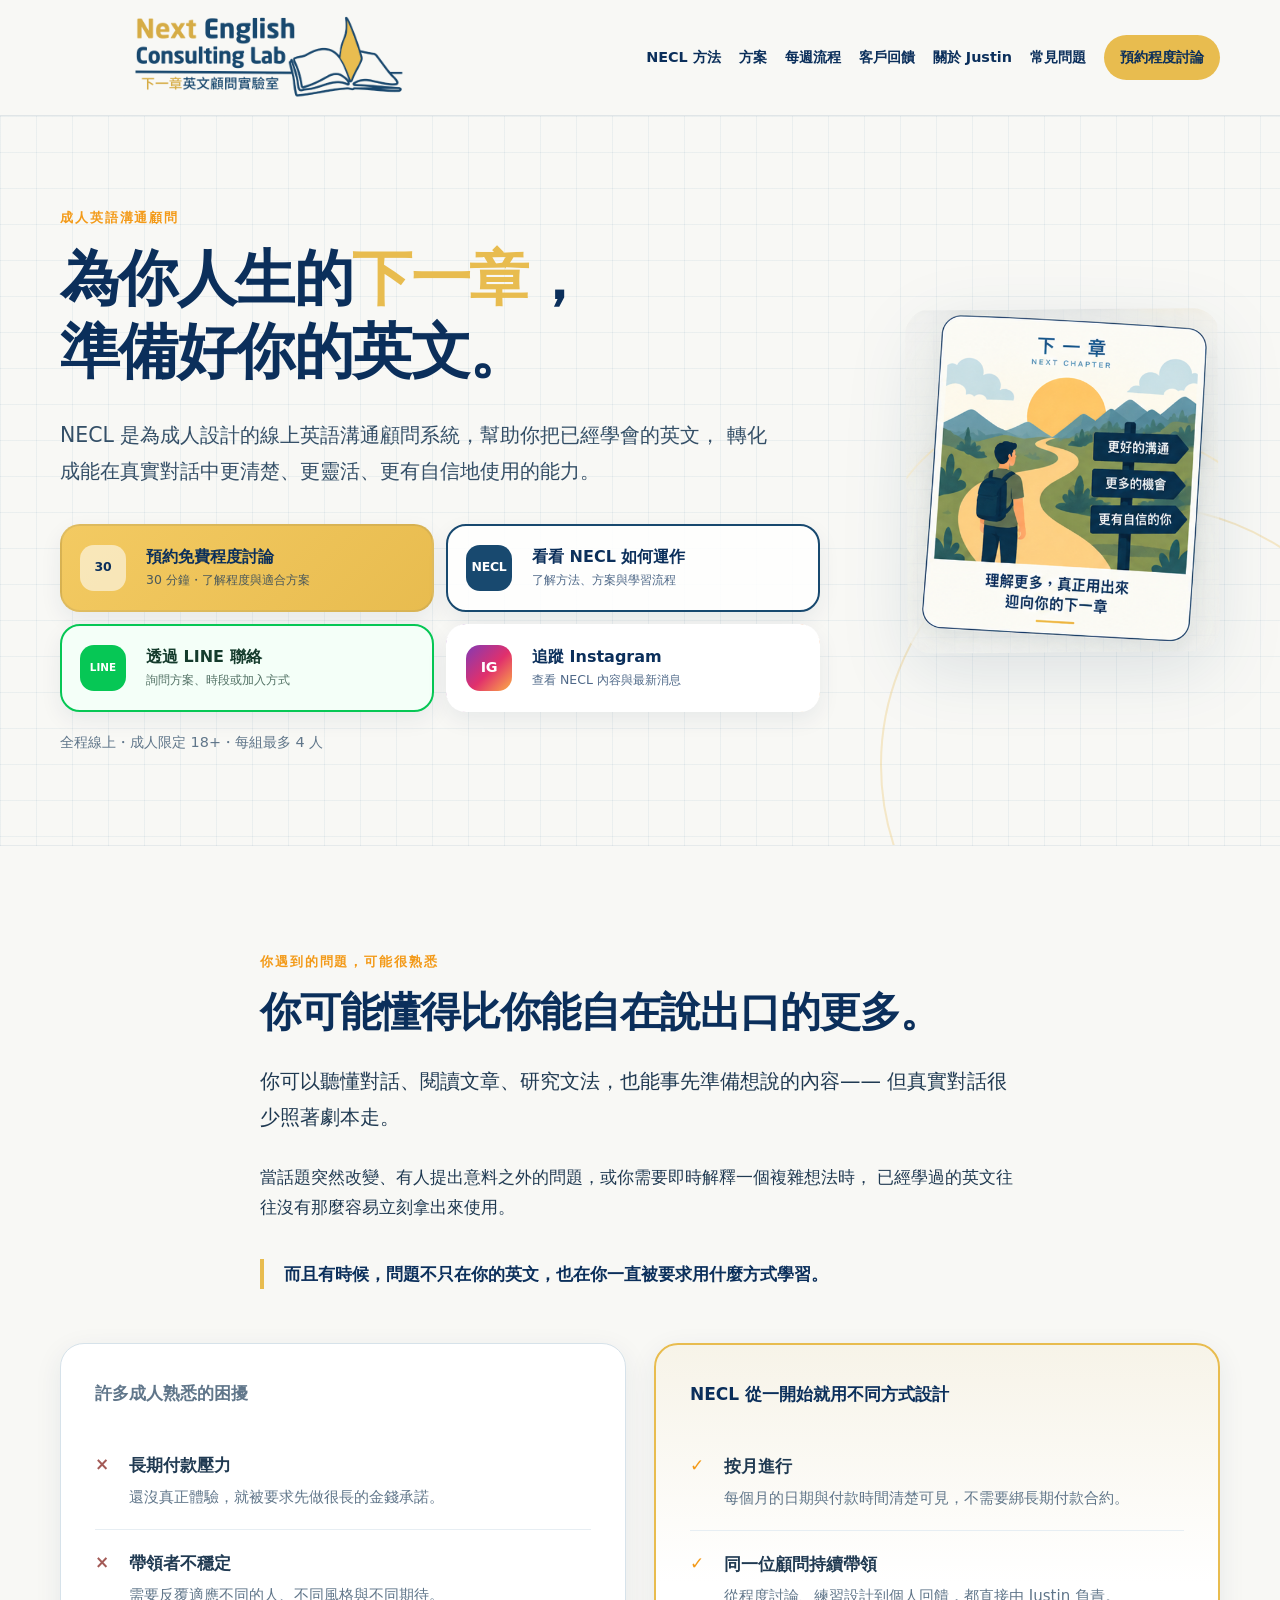
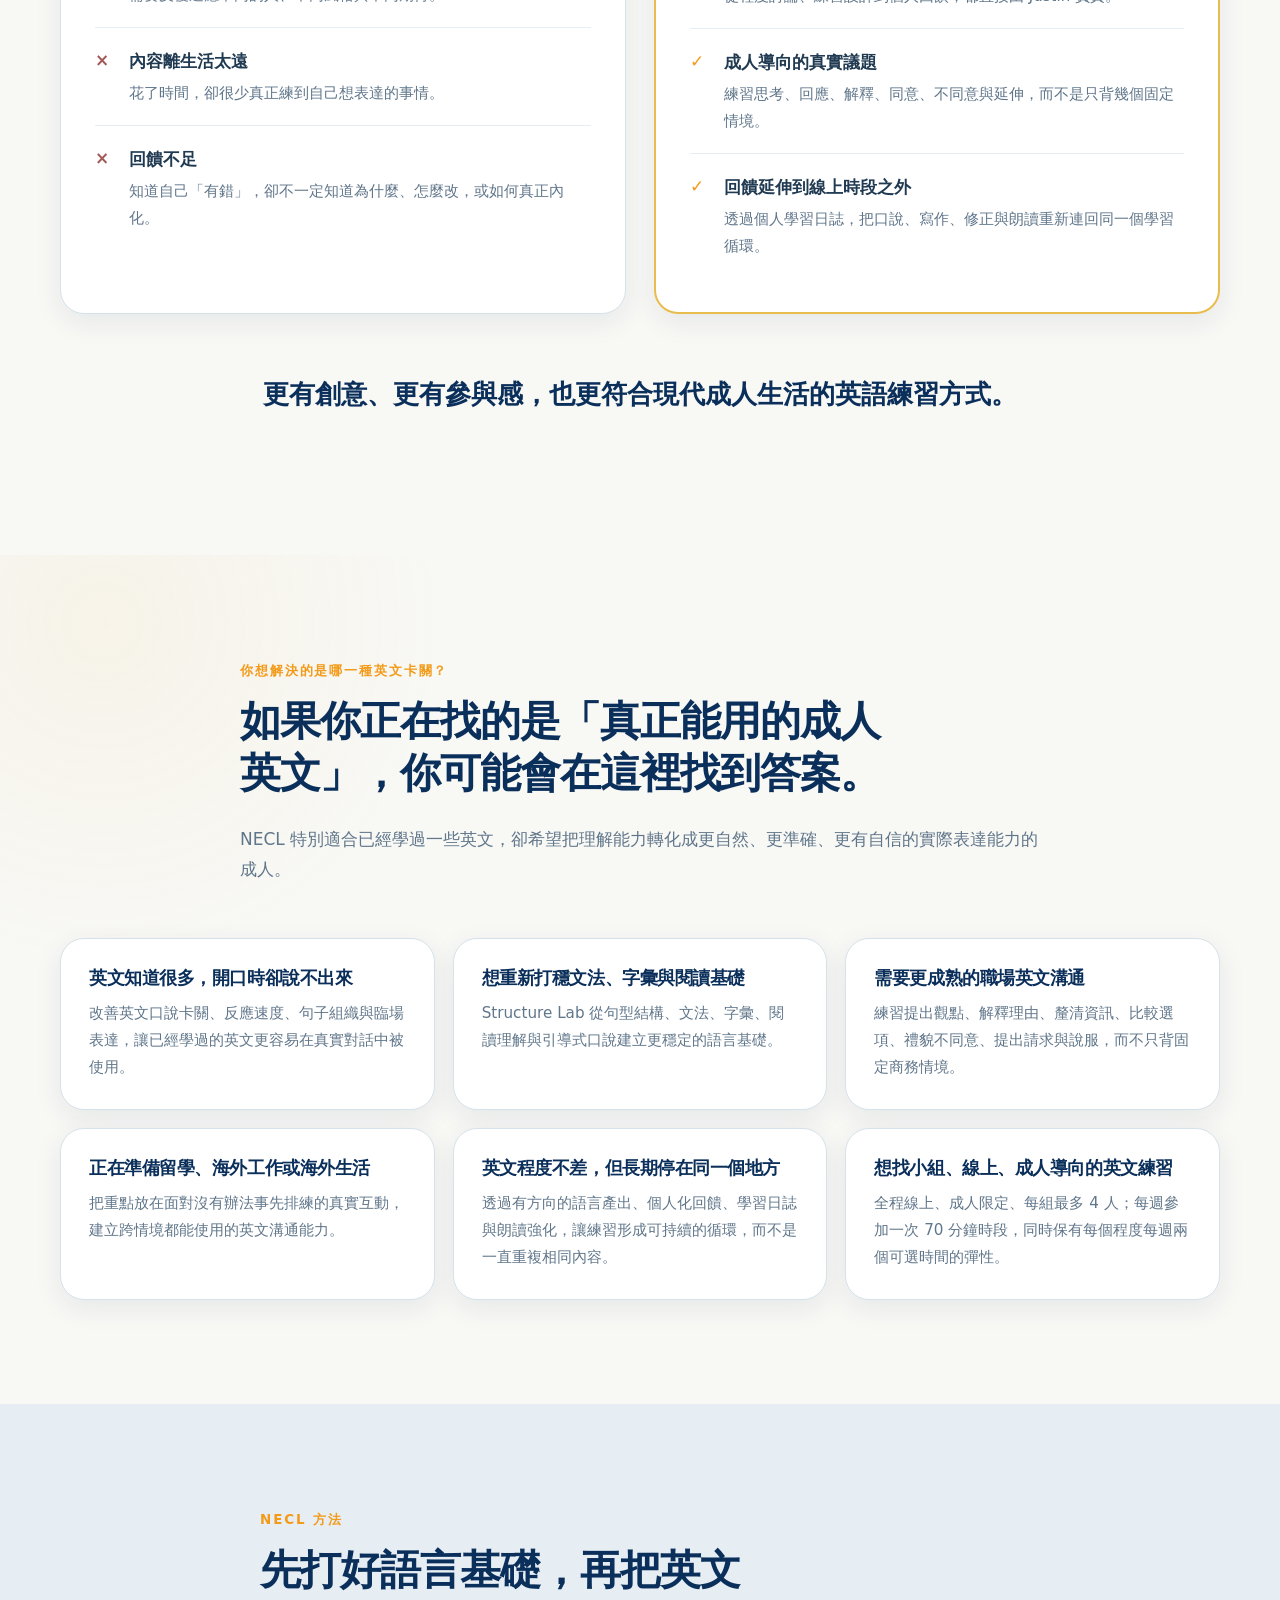
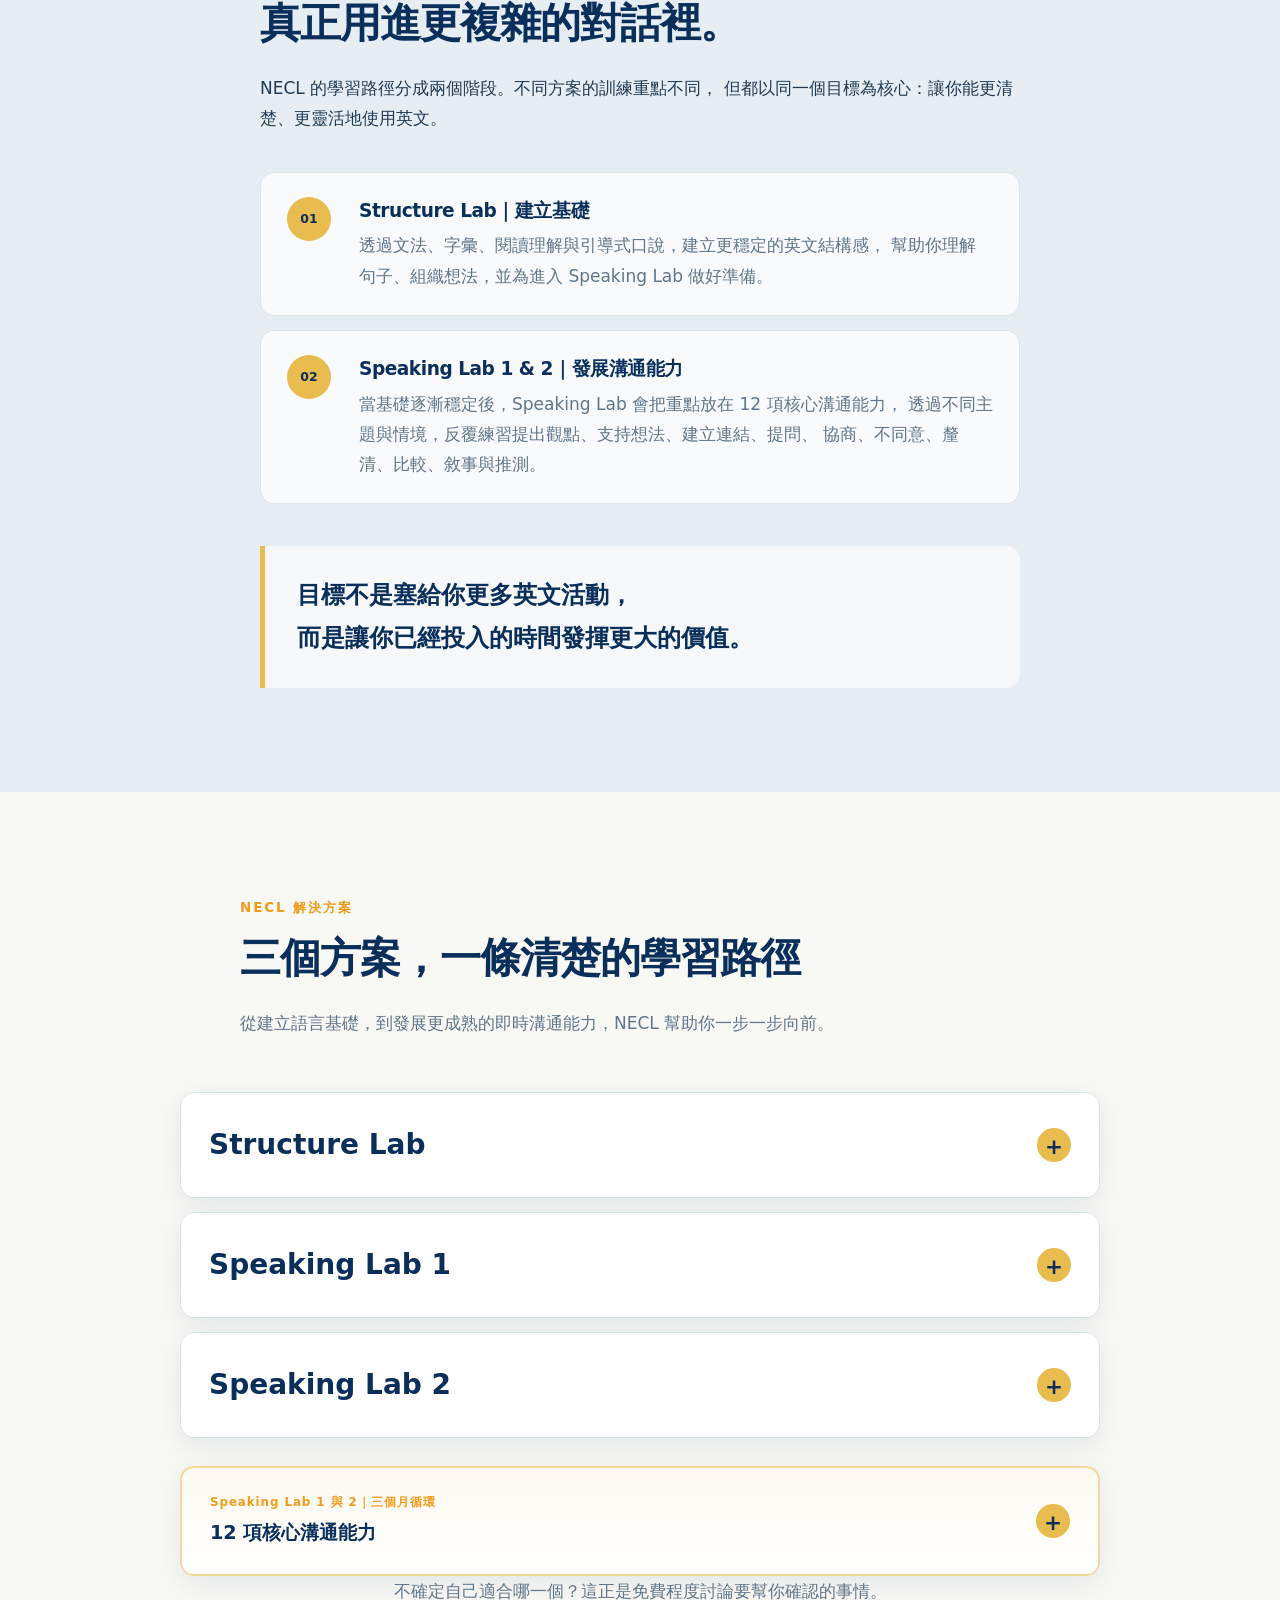
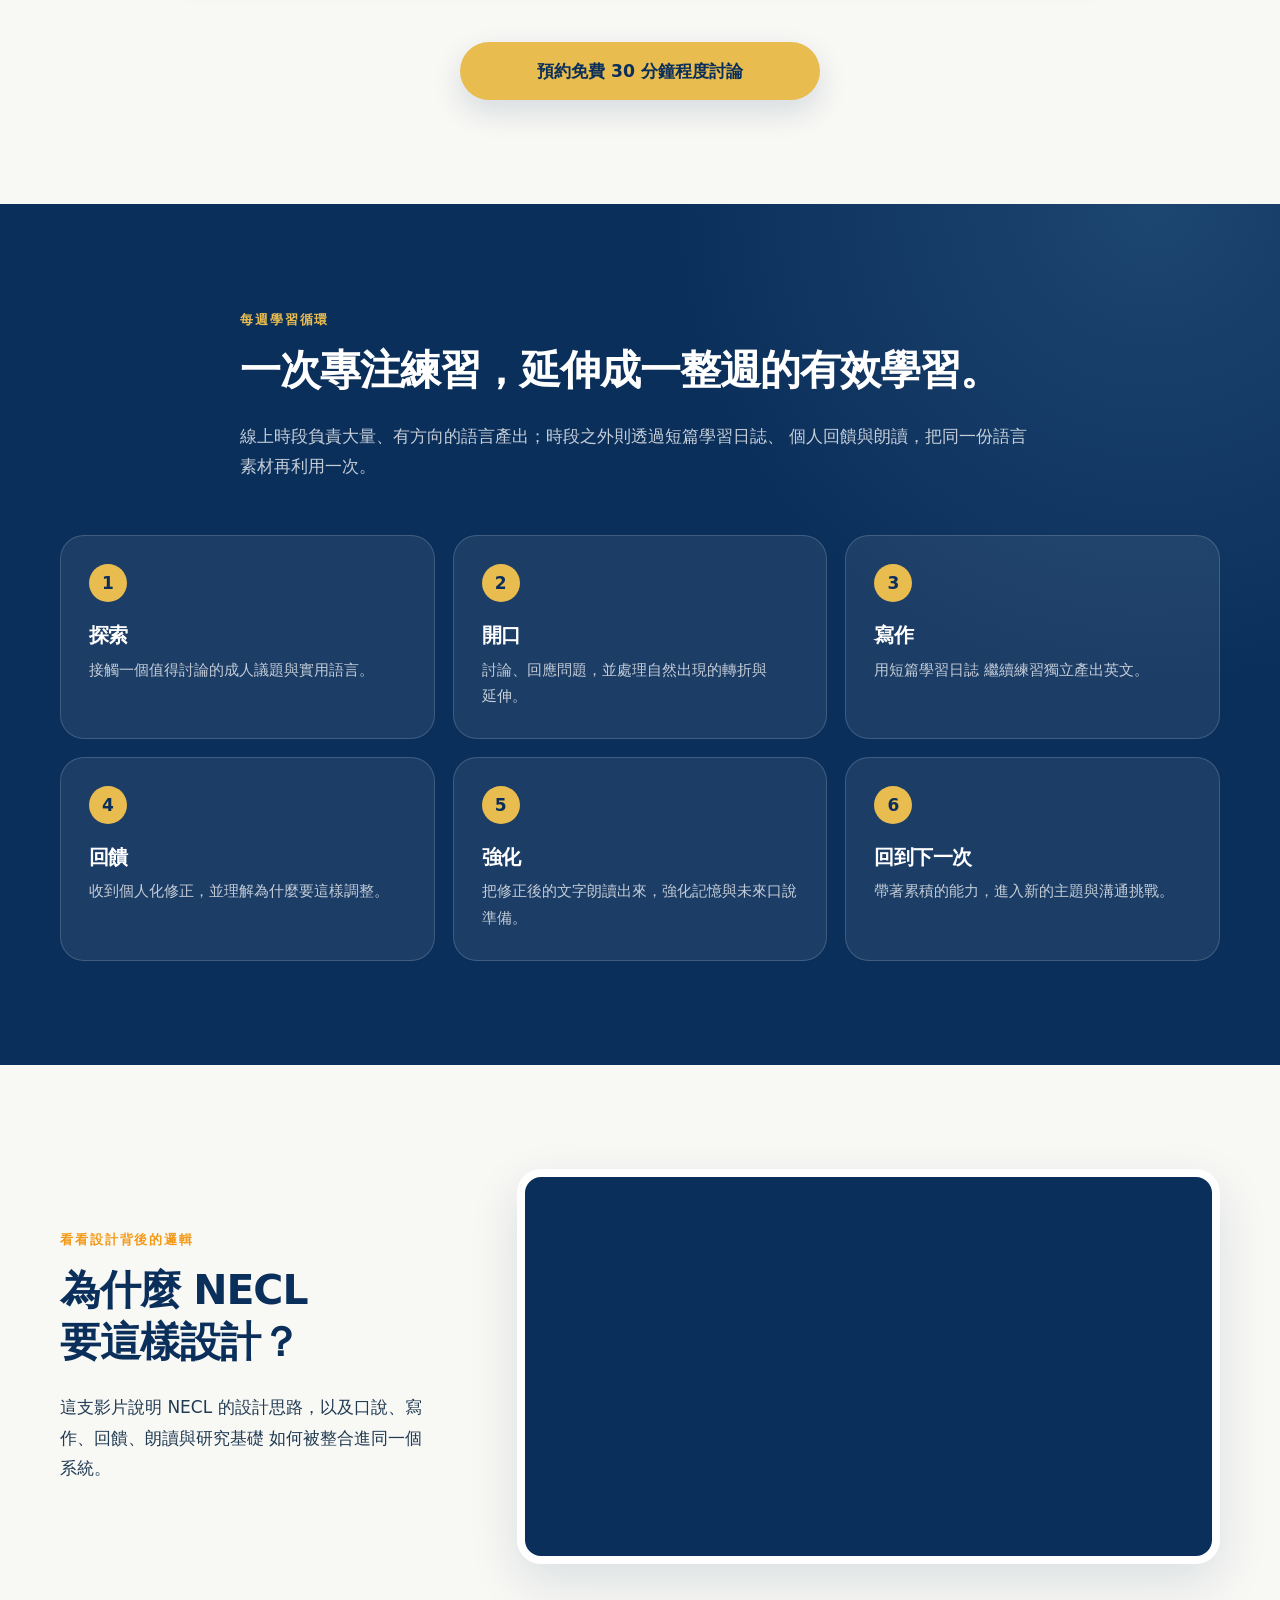
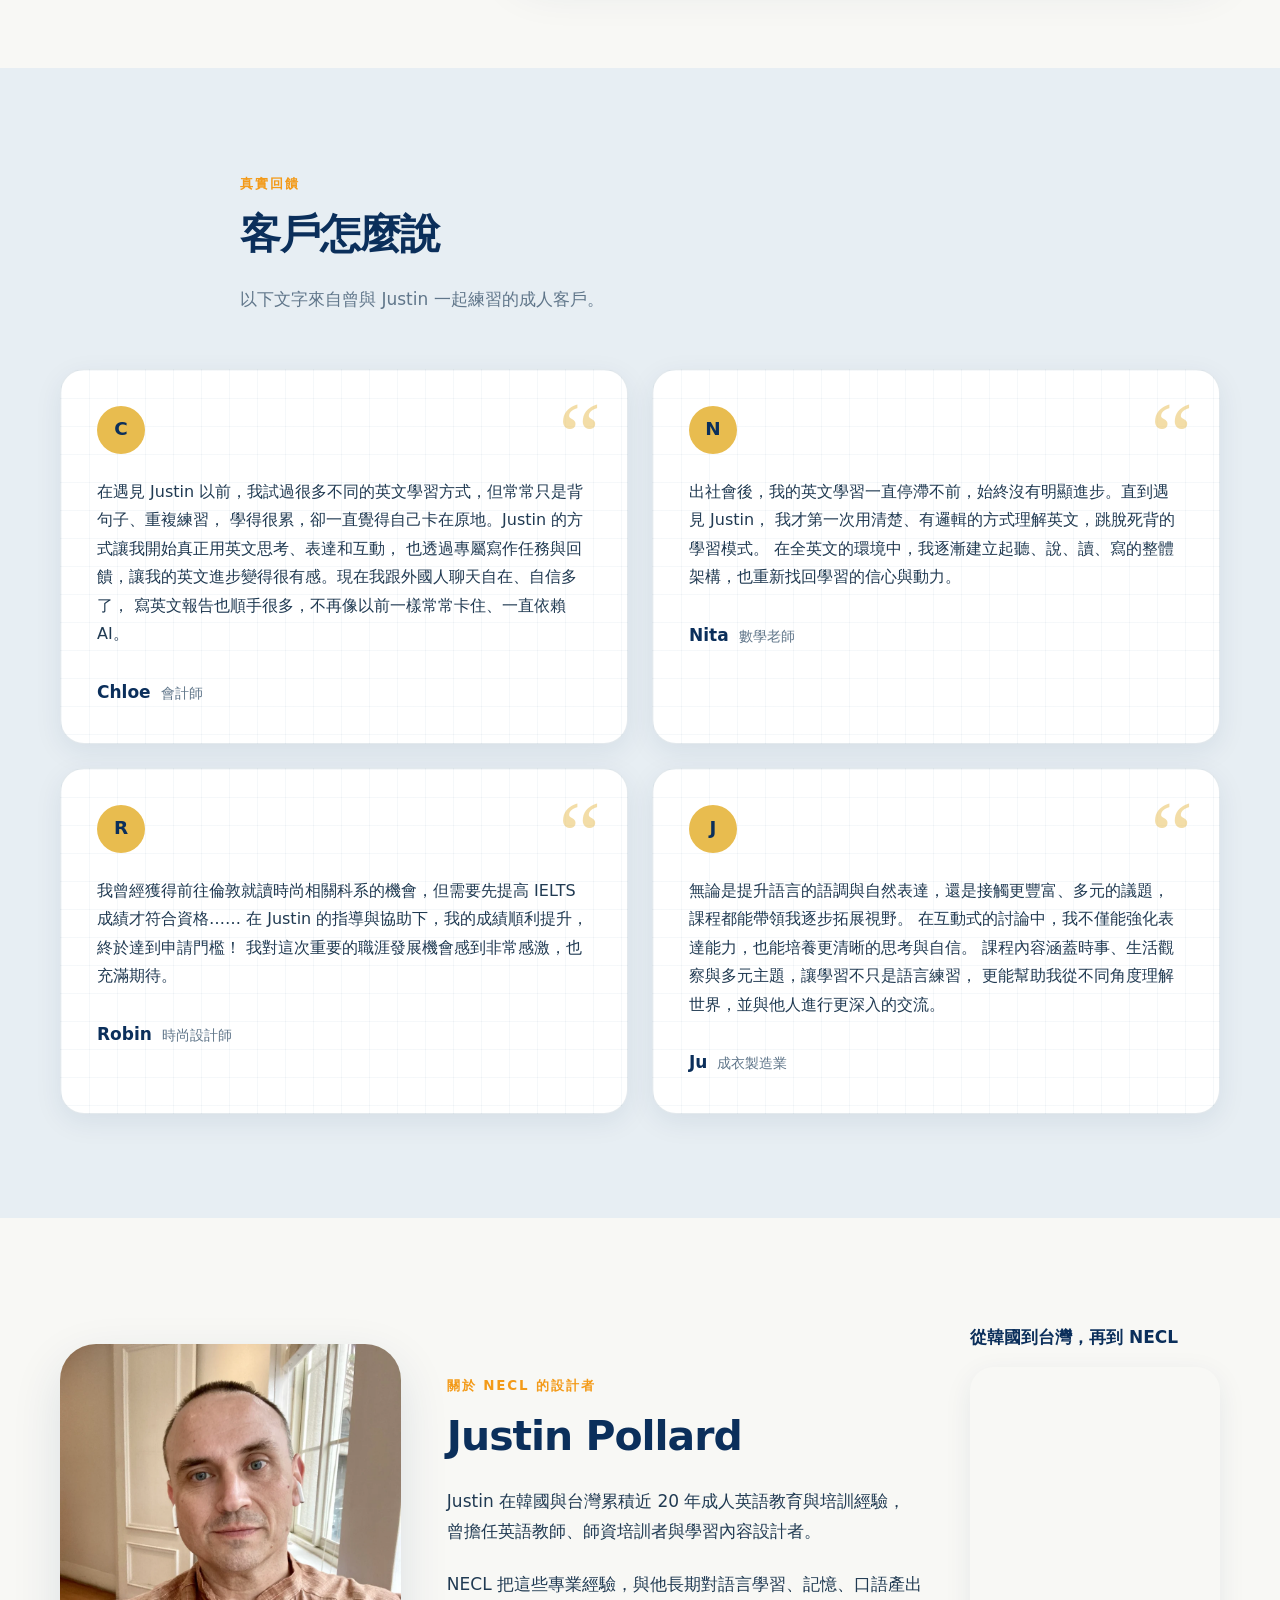
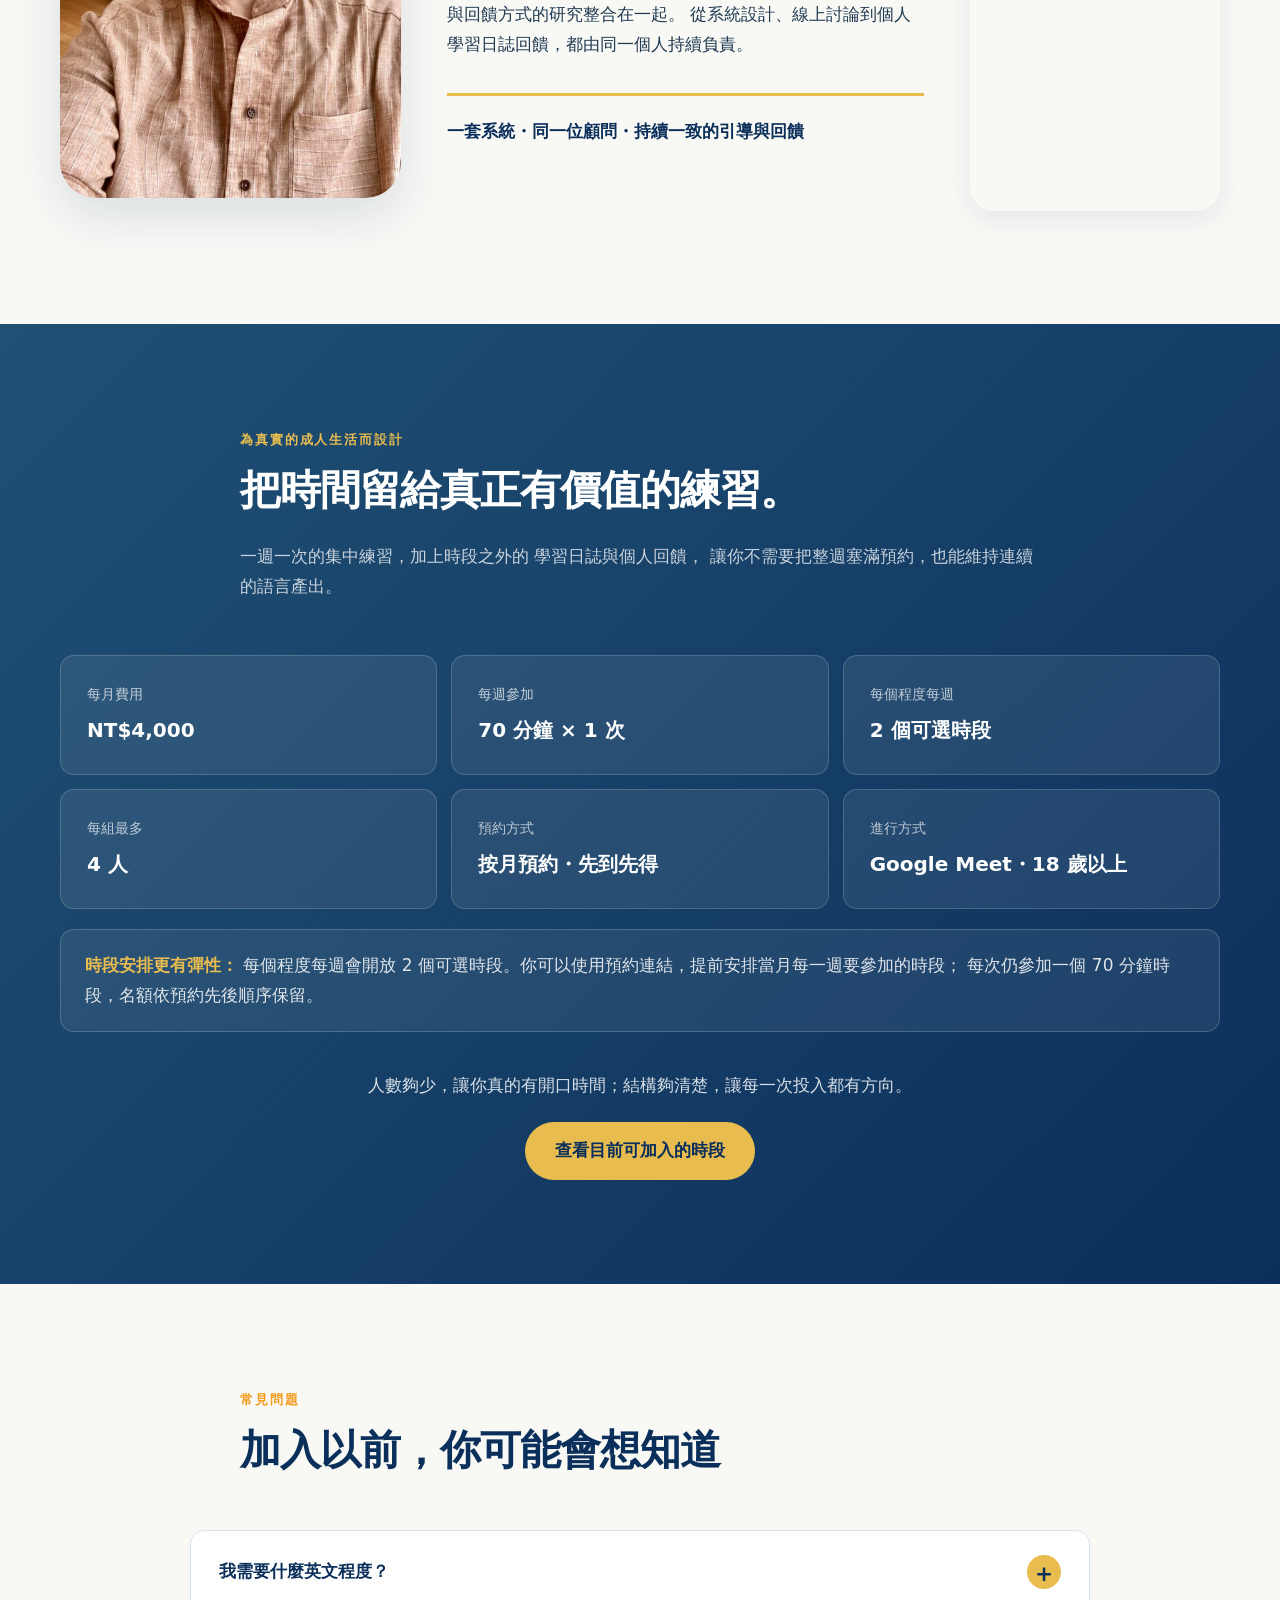
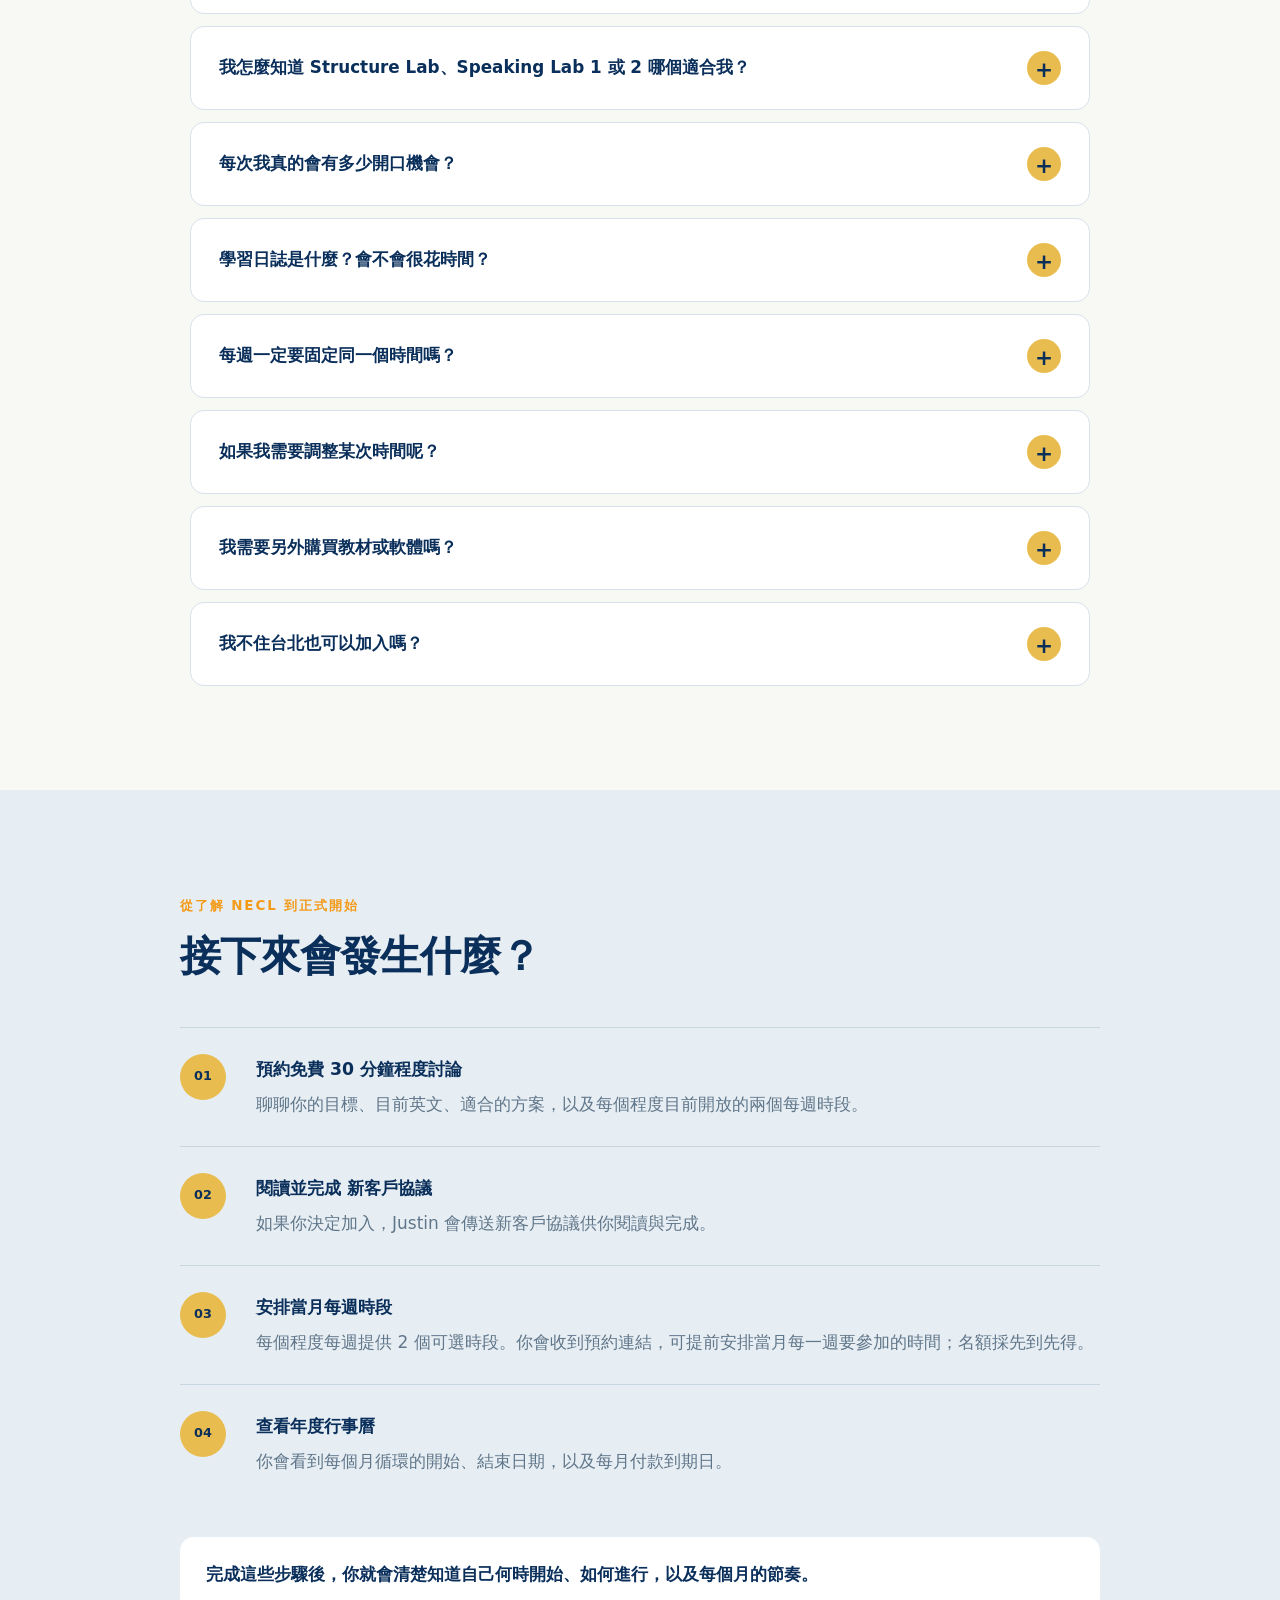
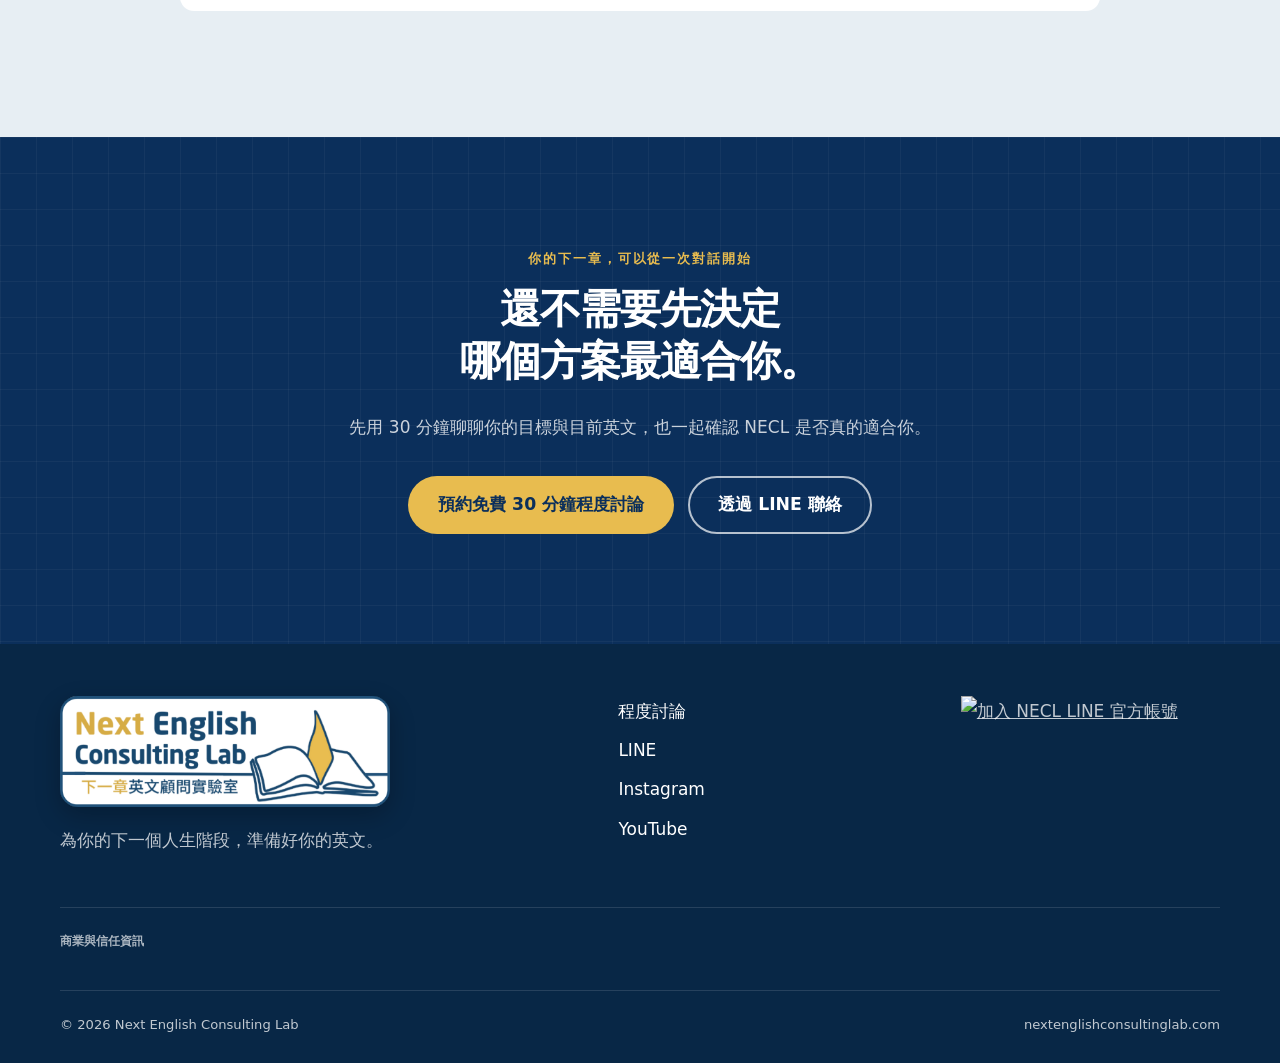
==== commit f8ec4569: "Add files via upload" ====
--- a/index.html
+++ b/index.html
@@ -217,11 +217,40 @@
             NECL 是為成人設計的線上英語溝通顧問系統，幫助你把已經學會的英文，
             轉化成能在真實對話中更清楚、更靈活、更有自信地使用的能力。
           </p>
-          <div class="button-row">
-            <a class="btn btn-primary" data-link="calendly" href="#">預約免費 30 分鐘程度討論</a>
-            <a class="btn btn-secondary" href="#method">看看 NECL 如何運作</a>
+          <div class="hero-action-grid" aria-label="開始了解 NECL">
+            <a class="hero-action hero-action-calendly" data-link="calendly" href="#">
+              <span class="hero-action-icon" aria-hidden="true">30</span>
+              <span>
+                <strong>預約免費程度討論</strong>
+                <small>30 分鐘・了解程度與適合方案</small>
+              </span>
+            </a>
+
+            <a class="hero-action hero-action-method" href="#method">
+              <span class="hero-action-icon" aria-hidden="true">NECL</span>
+              <span>
+                <strong>看看 NECL 如何運作</strong>
+                <small>了解方法、方案與學習流程</small>
+              </span>
+            </a>
+
+            <a class="hero-action hero-action-line" data-link="line" href="#">
+              <span class="hero-action-icon line-mark" aria-hidden="true">LINE</span>
+              <span>
+                <strong>透過 LINE 聯絡</strong>
+                <small>詢問方案、時段或加入方式</small>
+              </span>
+            </a>
+
+            <a class="hero-action hero-action-instagram" data-link="instagram" href="#">
+              <span class="hero-action-icon instagram-mark" aria-hidden="true">IG</span>
+              <span>
+                <strong>追蹤 Instagram</strong>
+                <small>查看 NECL 內容與最新消息</small>
+              </span>
+            </a>
           </div>
-          <p class="microcopy">全程線上・成人限定 18+・每組最多 4 人</p>
+          <p class="microcopy hero-microcopy">全程線上・成人限定 18+・每組最多 4 人</p>
         </div>
 
         <div class="hero-mark reveal">
--- a/styles.css
+++ b/styles.css
@@ -1627,3 +1627,175 @@
     width: min(92vw, 430px);
   }
 }
+
+
+/* =========================================================
+   v1.5 — HERO ACTION GRID
+========================================================= */
+
+.hero-action-grid {
+  display: grid;
+  grid-template-columns: repeat(2, minmax(0, 1fr));
+  gap: 12px;
+  max-width: 760px;
+  margin-top: 34px;
+}
+
+.hero-action {
+  min-height: 88px;
+  display: grid;
+  grid-template-columns: 52px 1fr;
+  gap: 14px;
+  align-items: center;
+  padding: 16px 18px;
+  border: 2px solid transparent;
+  border-radius: 20px;
+  text-decoration: none;
+  box-shadow: 0 8px 22px rgba(11,47,91,0.07);
+  transition:
+    transform 160ms ease,
+    box-shadow 160ms ease,
+    border-color 160ms ease,
+    background 160ms ease;
+}
+
+.hero-action:hover {
+  transform: translateY(-2px);
+  box-shadow: 0 14px 30px rgba(11,47,91,0.13);
+}
+
+.hero-action-icon {
+  width: 46px;
+  height: 46px;
+  display: grid;
+  place-items: center;
+  border-radius: 14px;
+  font-size: 0.78rem;
+  font-weight: 900;
+  letter-spacing: -0.02em;
+}
+
+.hero-action strong,
+.hero-action small {
+  display: block;
+}
+
+.hero-action strong {
+  margin-bottom: 3px;
+  line-height: 1.35;
+  font-size: 1rem;
+}
+
+.hero-action small {
+  color: inherit;
+  opacity: 0.72;
+  line-height: 1.45;
+  font-size: 0.78rem;
+}
+
+/* Calendly / primary conversion */
+.hero-action-calendly {
+  color: var(--navy-deep);
+  background: linear-gradient(135deg, #F3CA62, var(--gold));
+  border-color: rgba(11,47,91,0.08);
+}
+
+.hero-action-calendly .hero-action-icon {
+  color: var(--navy-deep);
+  background: rgba(255,255,255,0.56);
+}
+
+/* Internal NECL method */
+.hero-action-method {
+  color: var(--navy-deep);
+  background: rgba(255,255,255,0.86);
+  border-color: var(--navy);
+}
+
+.hero-action-method .hero-action-icon {
+  color: white;
+  background: var(--navy);
+}
+
+/* LINE */
+.hero-action-line {
+  color: #143B2C;
+  background: #F4FFF8;
+  border-color: #06C755;
+}
+
+.hero-action-line .hero-action-icon {
+  color: white;
+  background: #06C755;
+}
+
+.line-mark {
+  font-size: 0.65rem;
+  letter-spacing: 0;
+}
+
+/* Instagram */
+.hero-action-instagram {
+  position: relative;
+  color: var(--navy-deep);
+  background: white;
+  border-color: transparent;
+}
+
+.hero-action-instagram::before {
+  content: "";
+  position: absolute;
+  inset: -2px;
+  z-index: -1;
+  border-radius: 22px;
+  background: linear-gradient(
+    135deg,
+    #833AB4 0%,
+    #C13584 28%,
+    #E1306C 50%,
+    #F77737 76%,
+    #FCAF45 100%
+  );
+}
+
+.hero-action-instagram .hero-action-icon {
+  color: white;
+  background: linear-gradient(
+    135deg,
+    #833AB4,
+    #E1306C 54%,
+    #FCAF45
+  );
+}
+
+.instagram-mark {
+  font-size: 0.9rem;
+}
+
+.hero-microcopy {
+  margin-top: 18px;
+}
+
+@media (max-width: 760px) {
+  .hero-action-grid {
+    grid-template-columns: 1fr;
+  }
+
+  .hero-action {
+    min-height: 78px;
+  }
+}
+
+@media (max-width: 480px) {
+  .hero-action {
+    grid-template-columns: 44px 1fr;
+    gap: 12px;
+    padding: 14px 15px;
+  }
+
+  .hero-action-icon {
+    width: 40px;
+    height: 40px;
+    border-radius: 12px;
+  }
+}
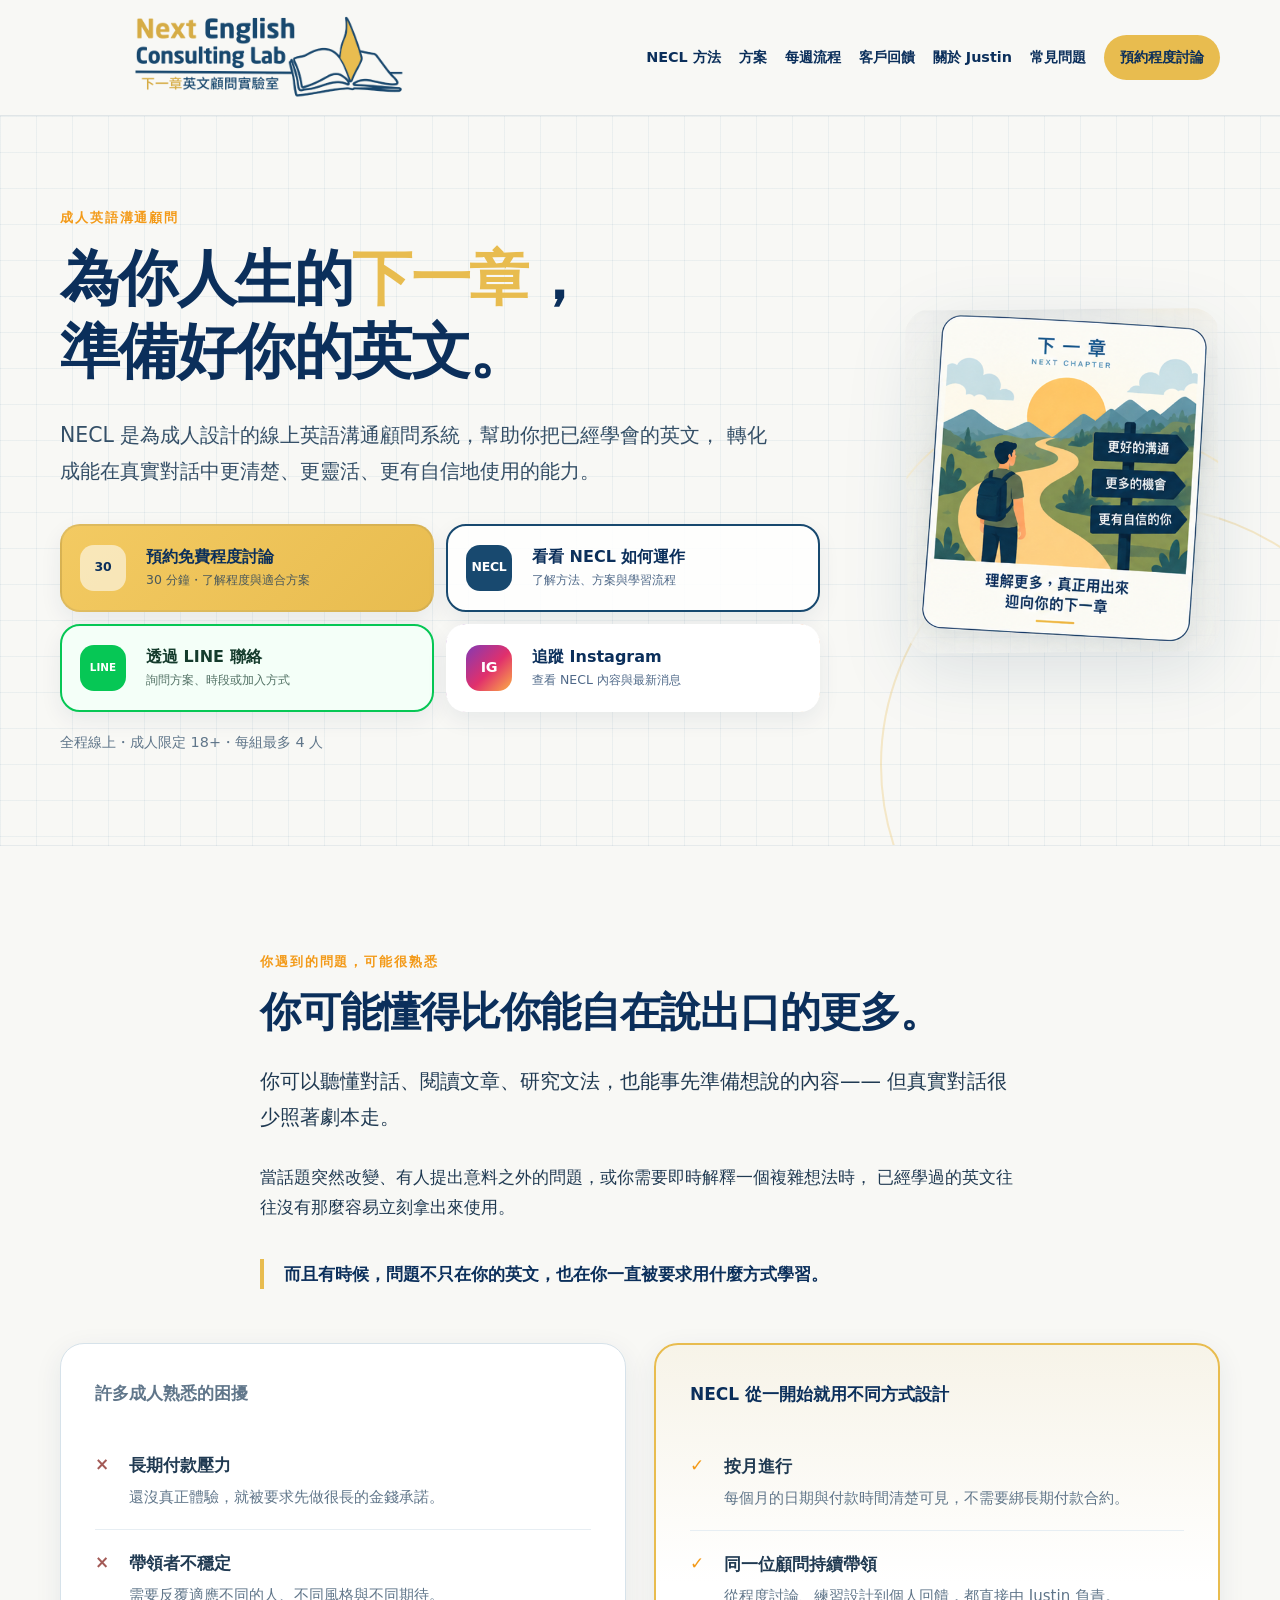
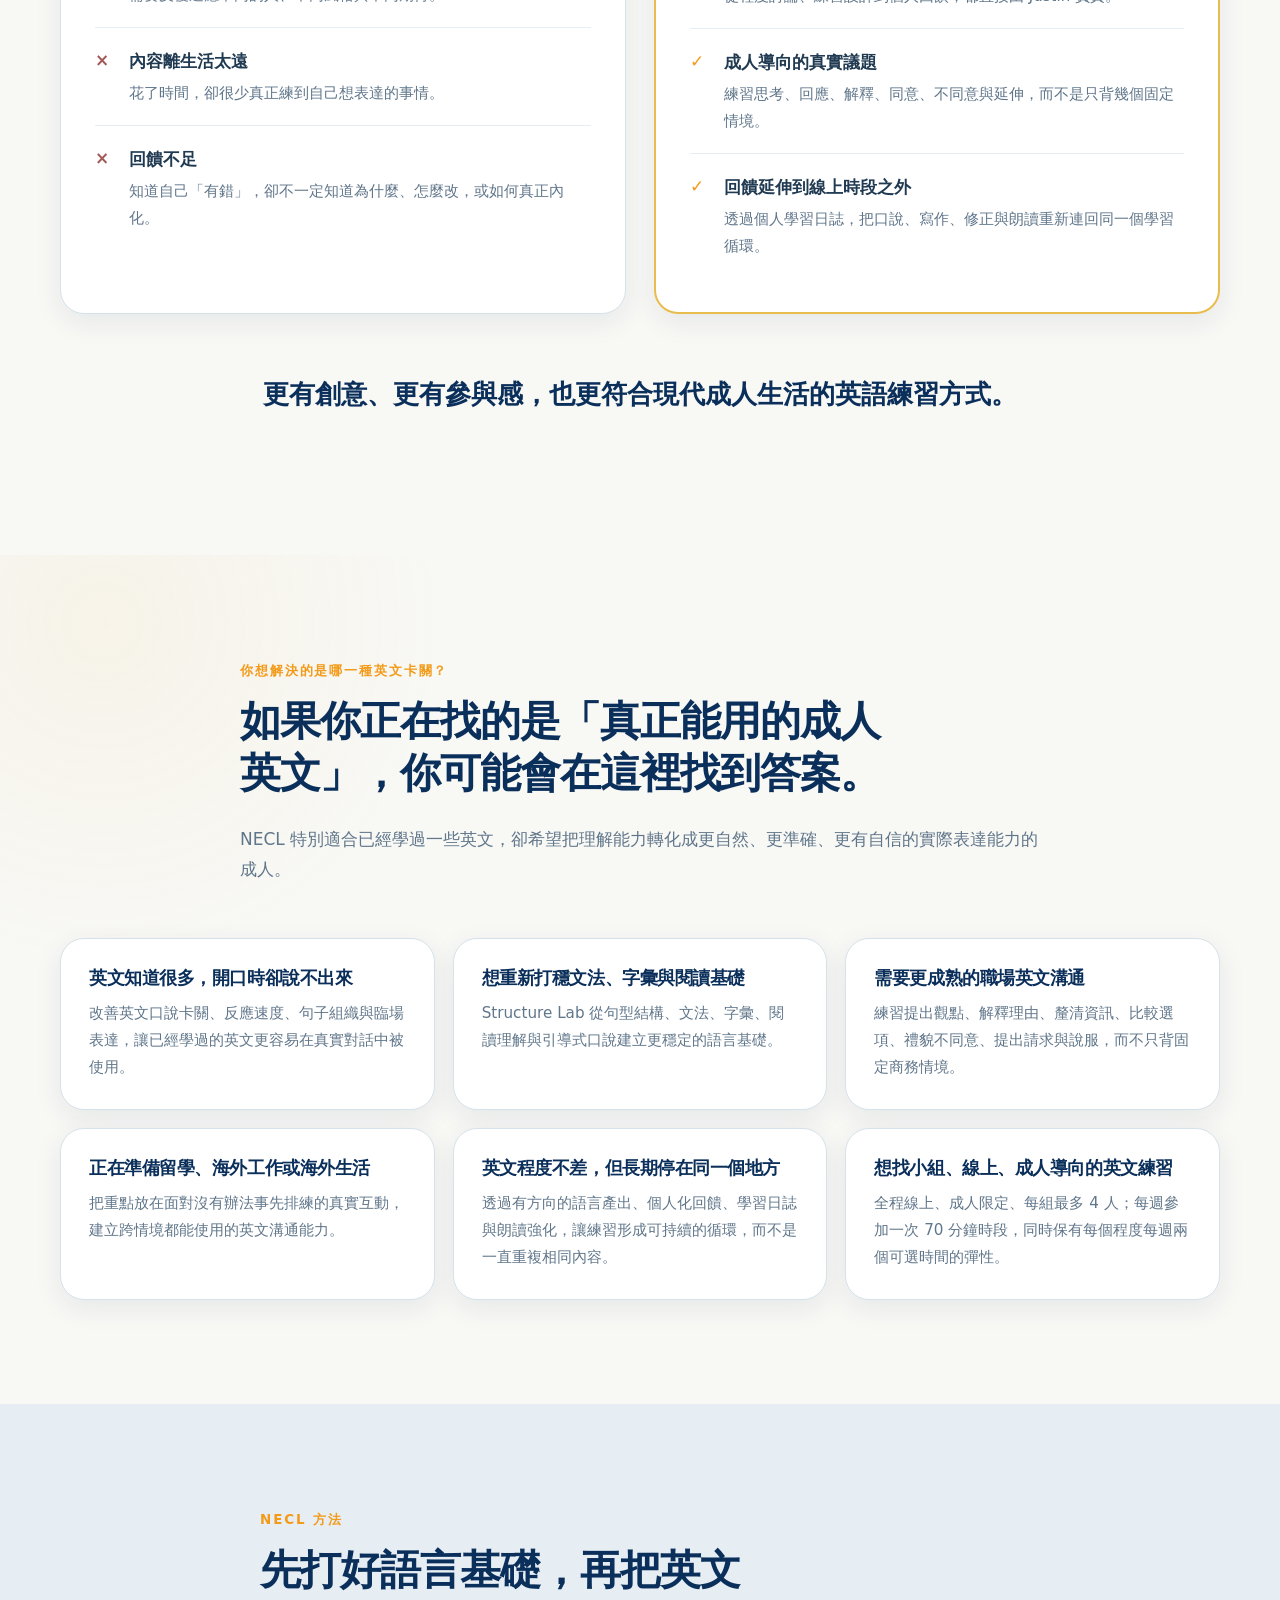
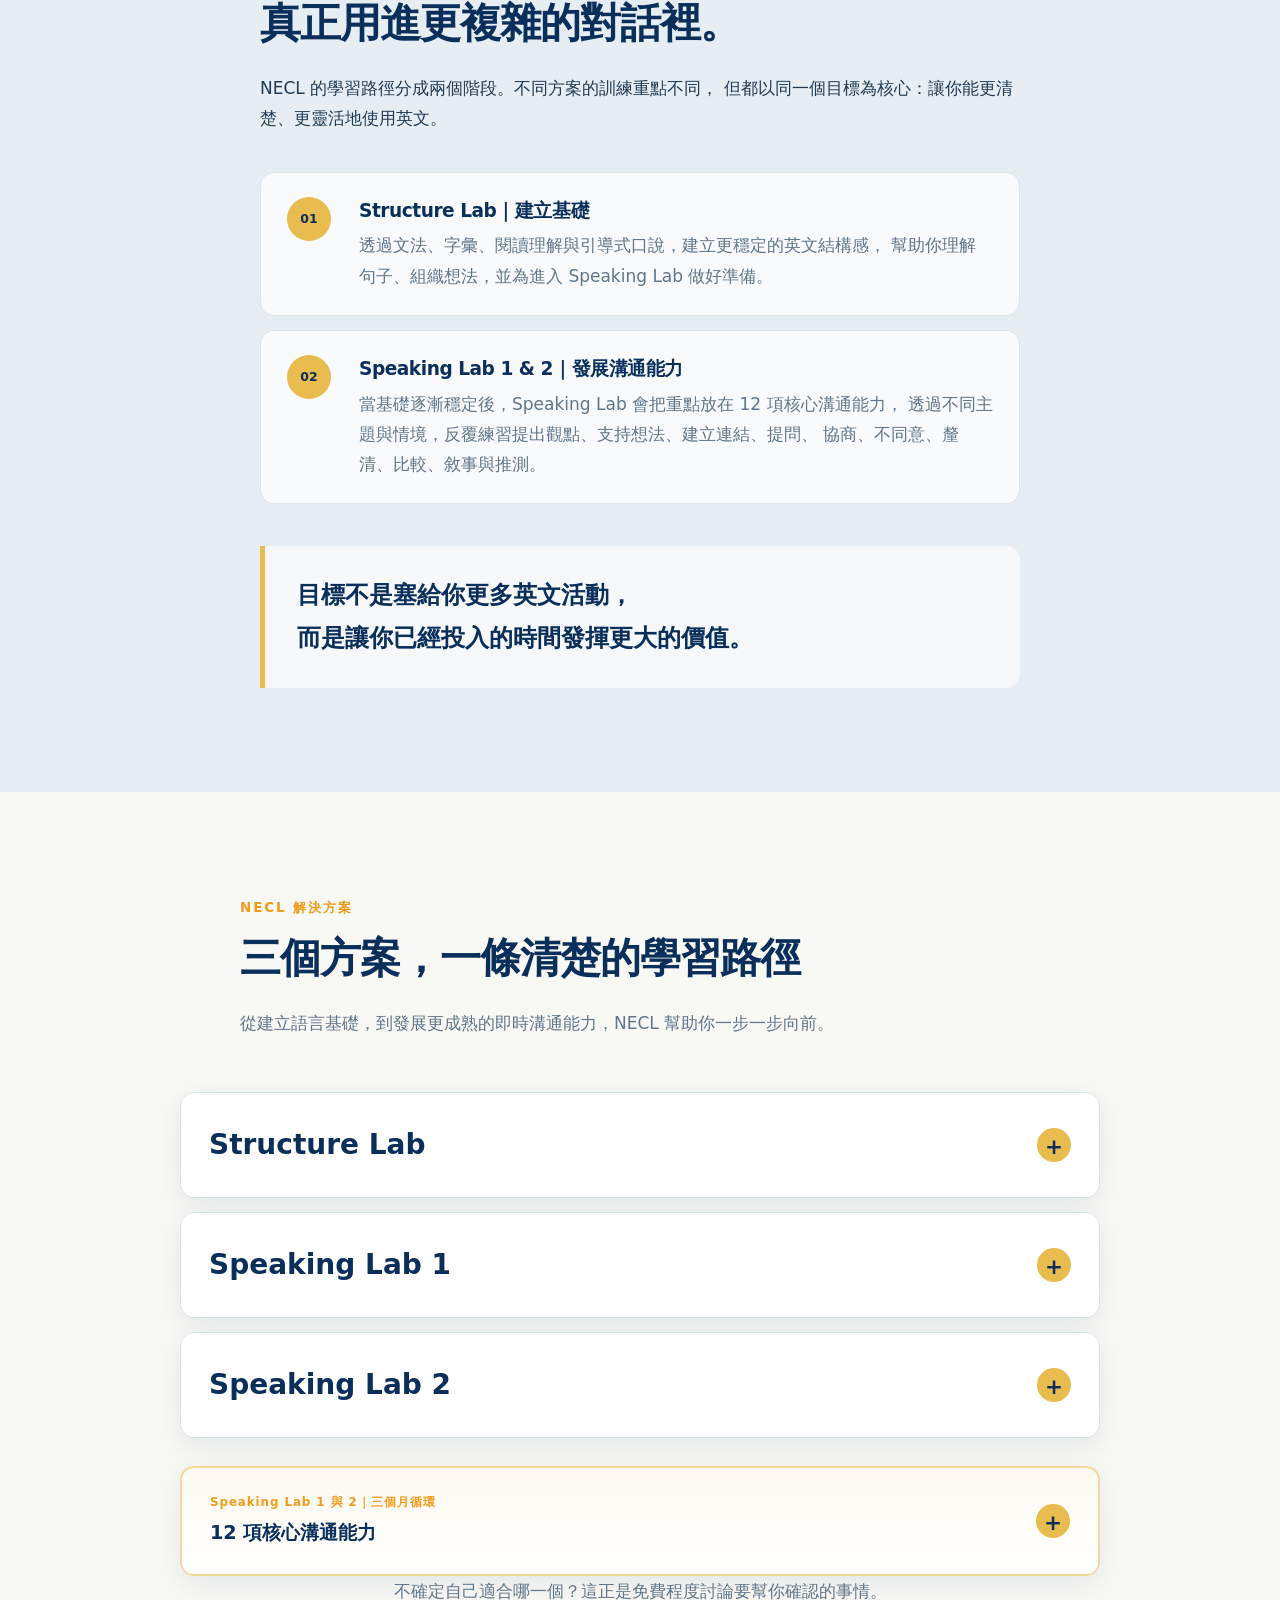
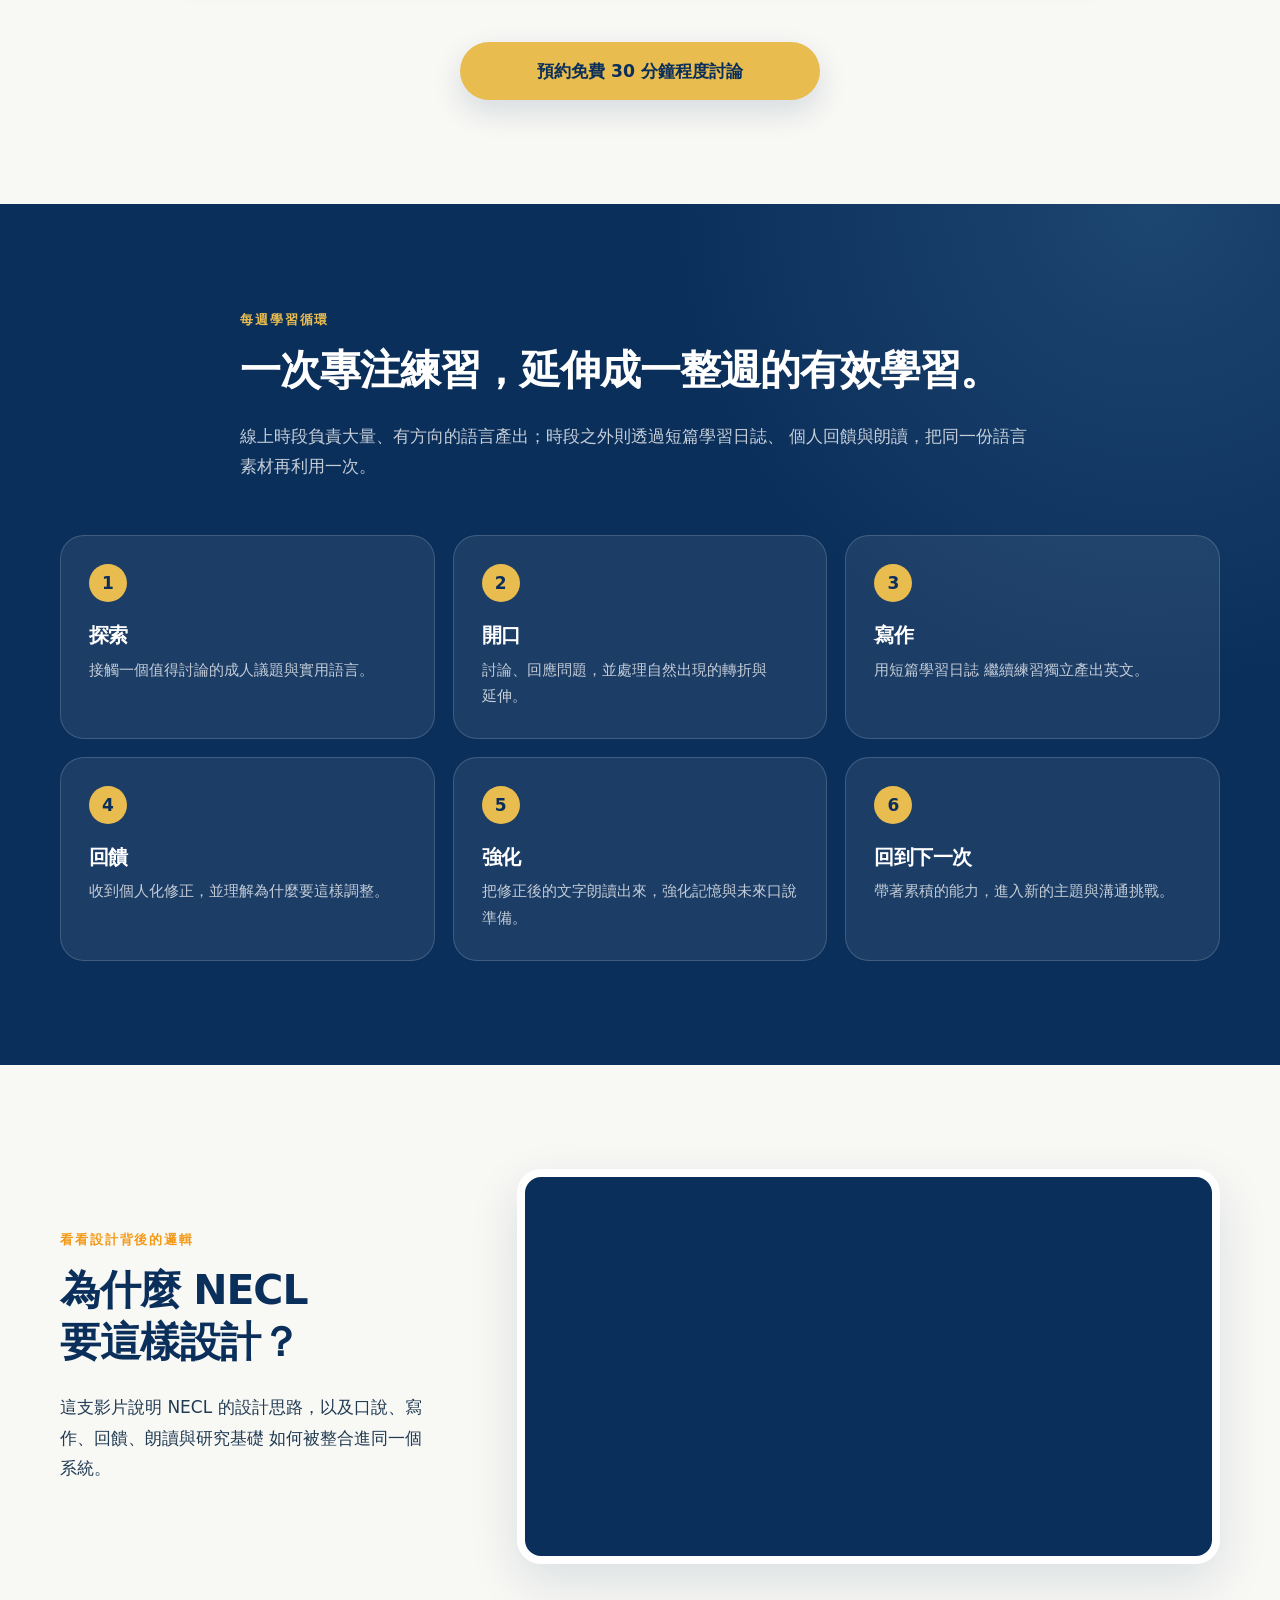
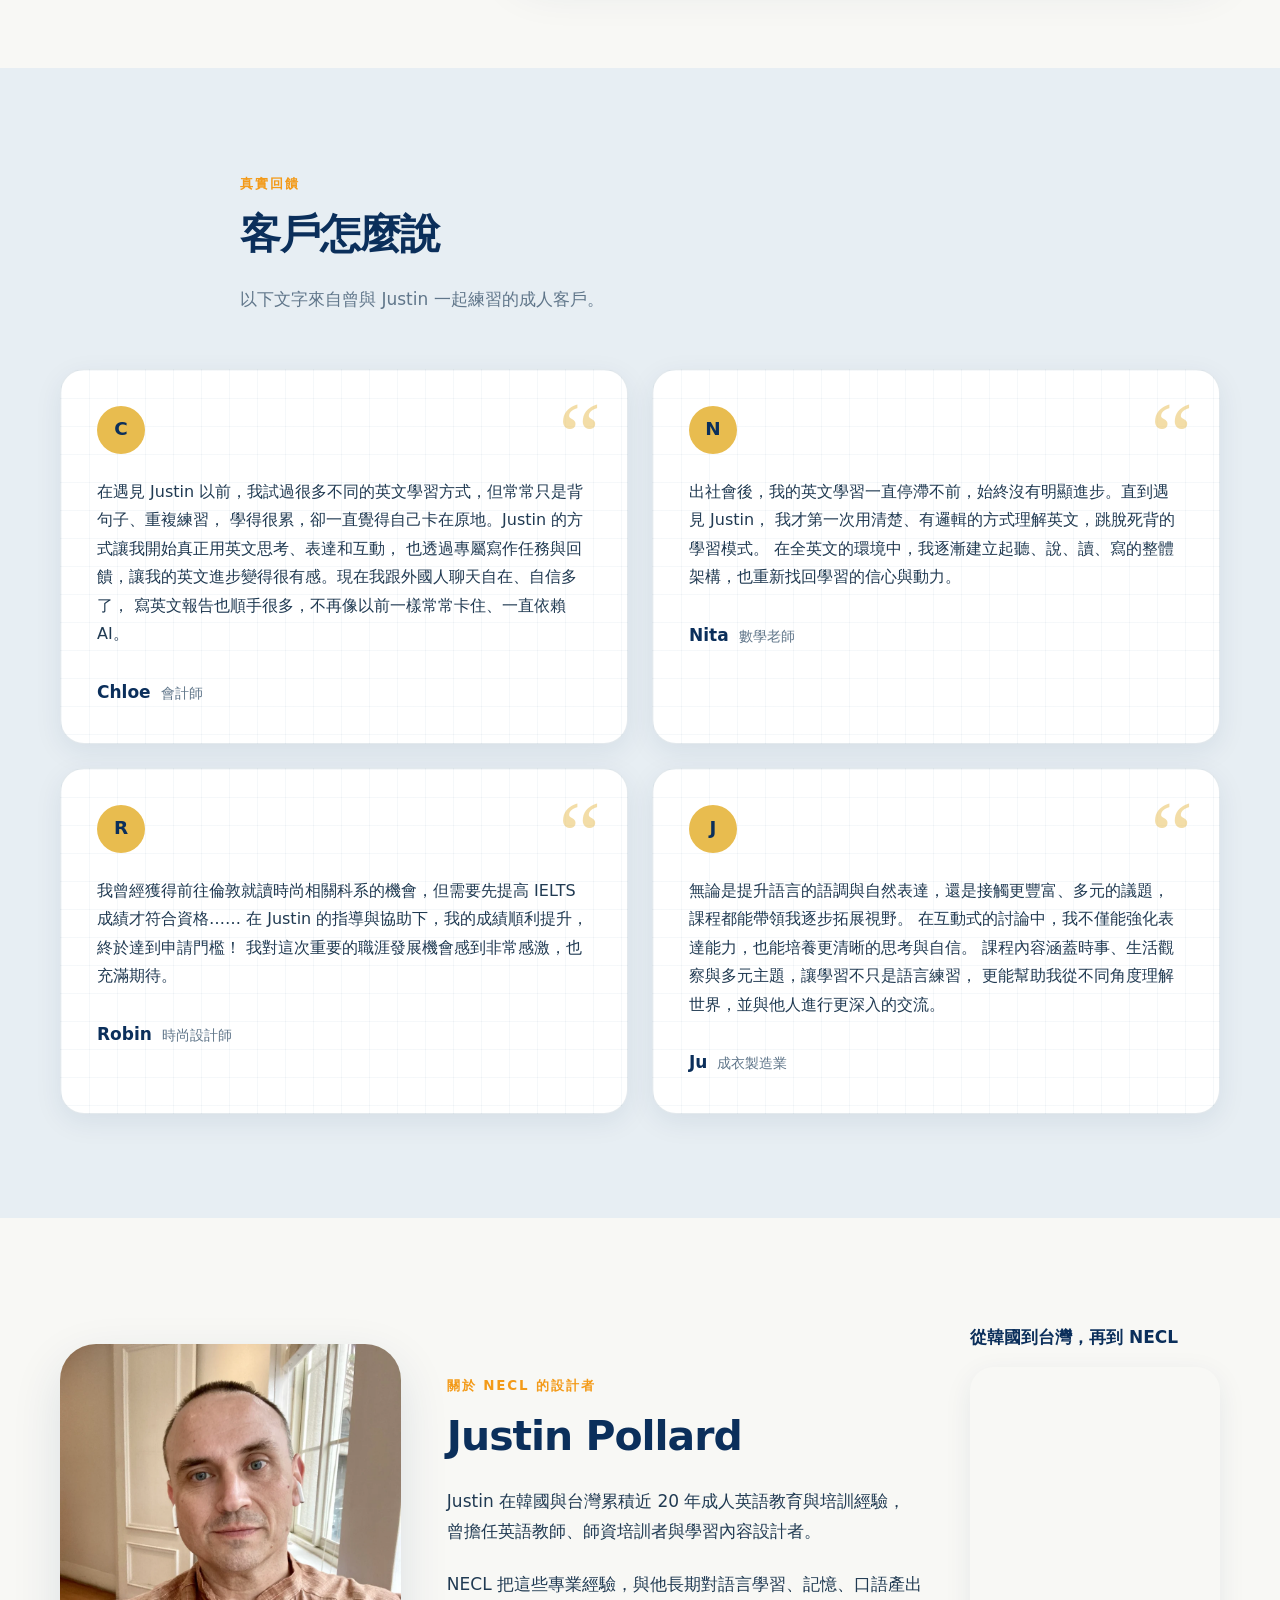
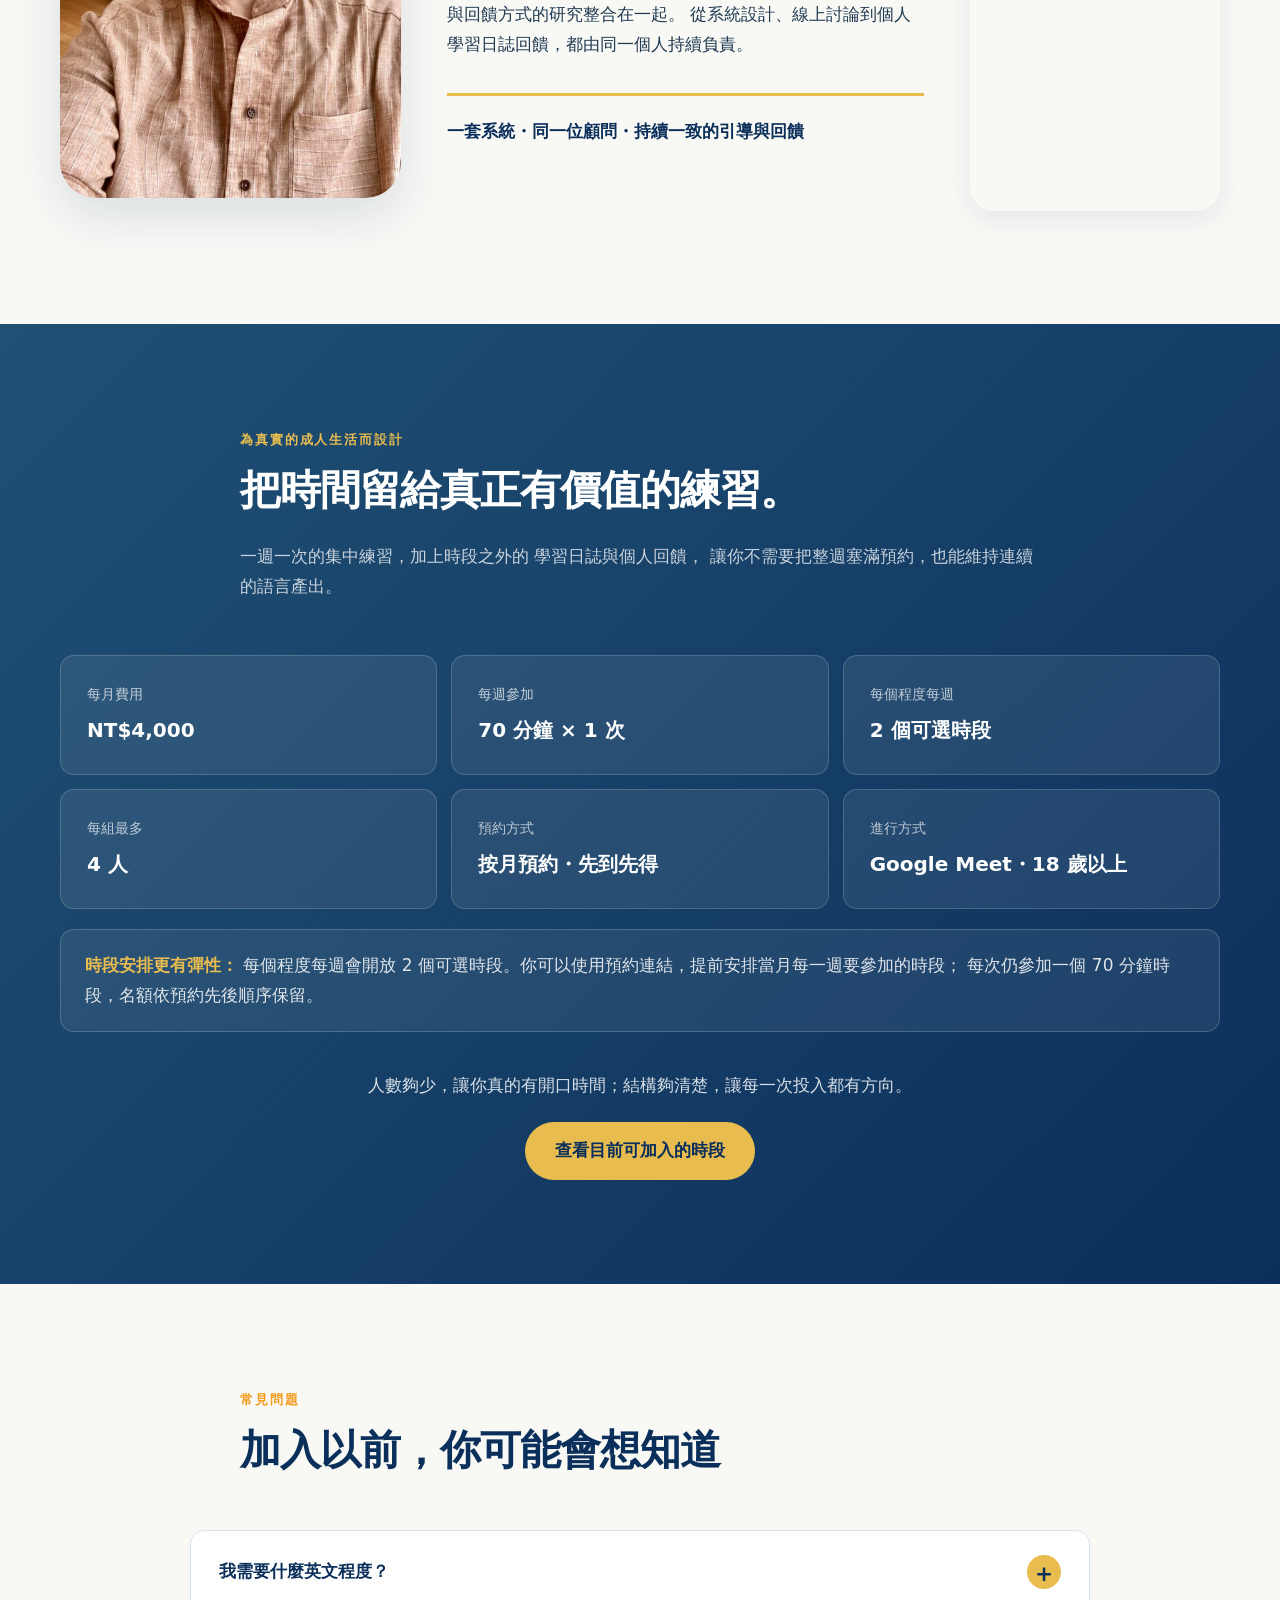
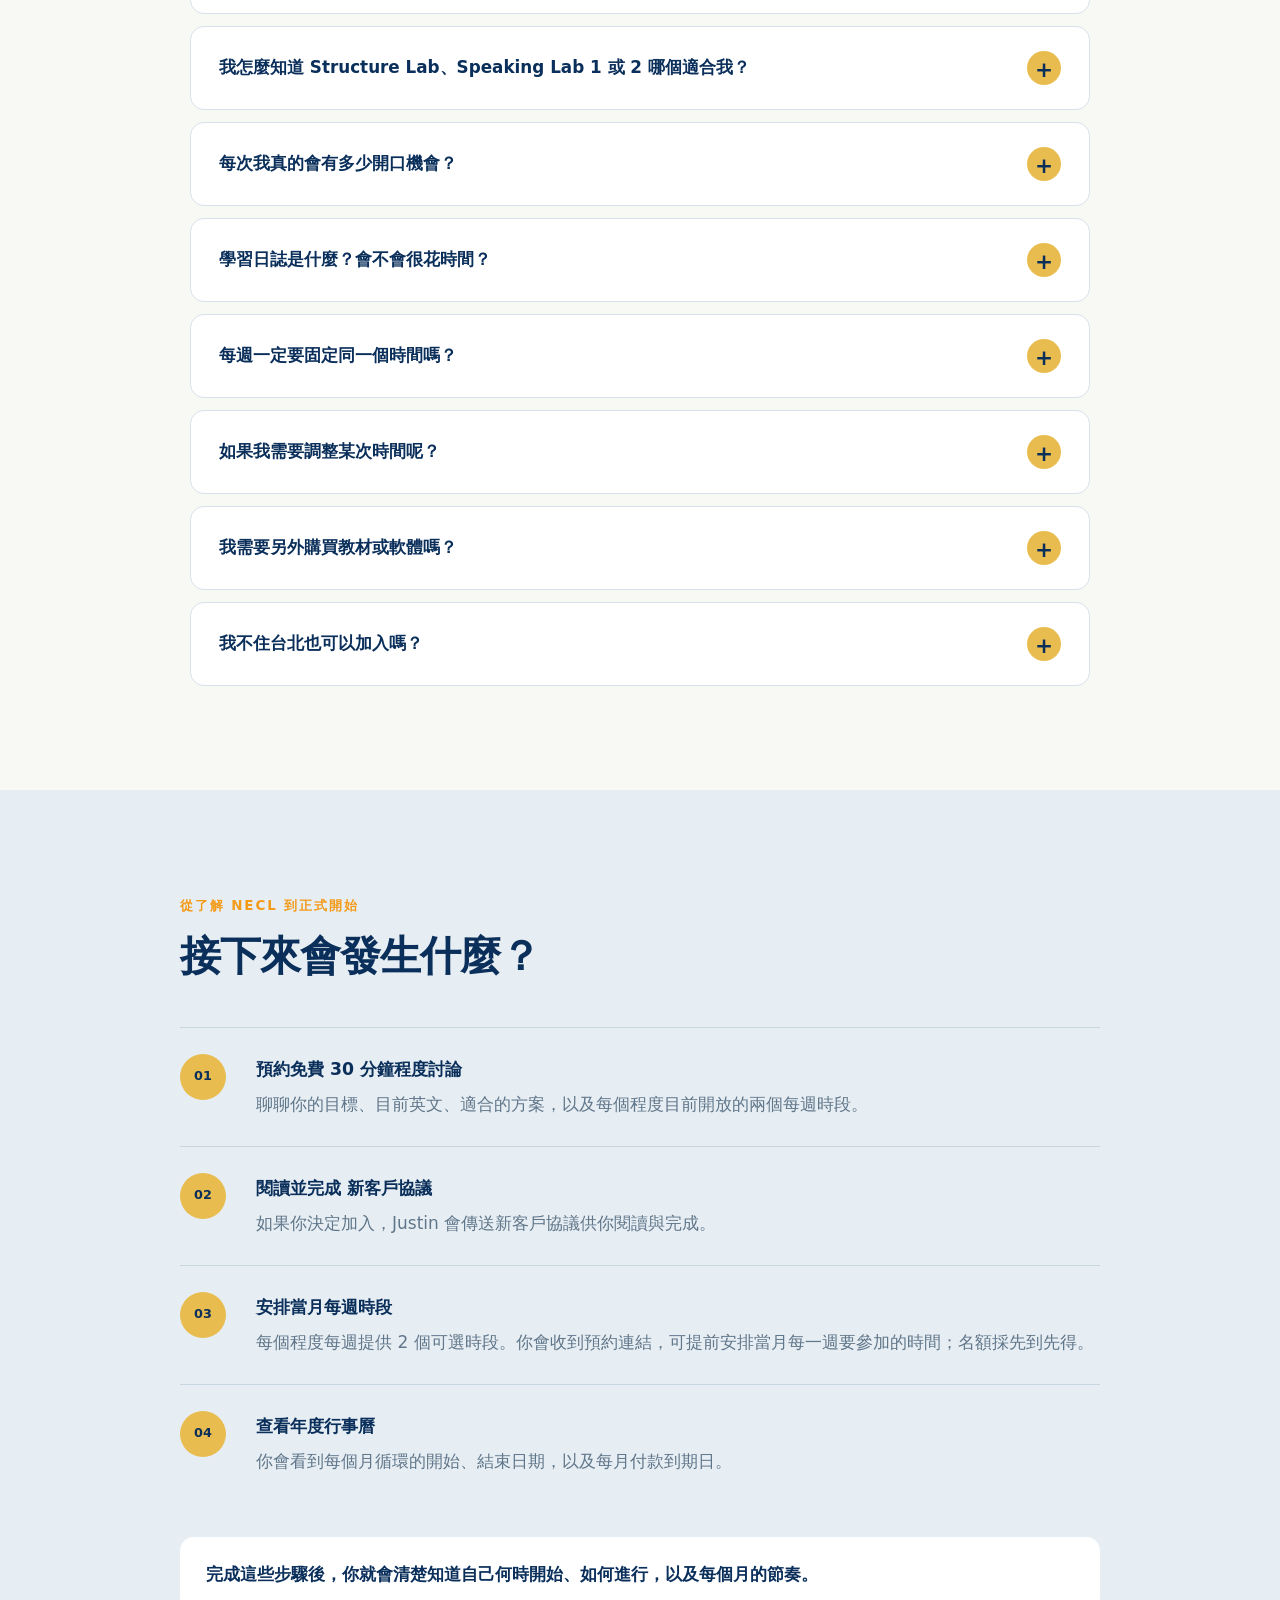
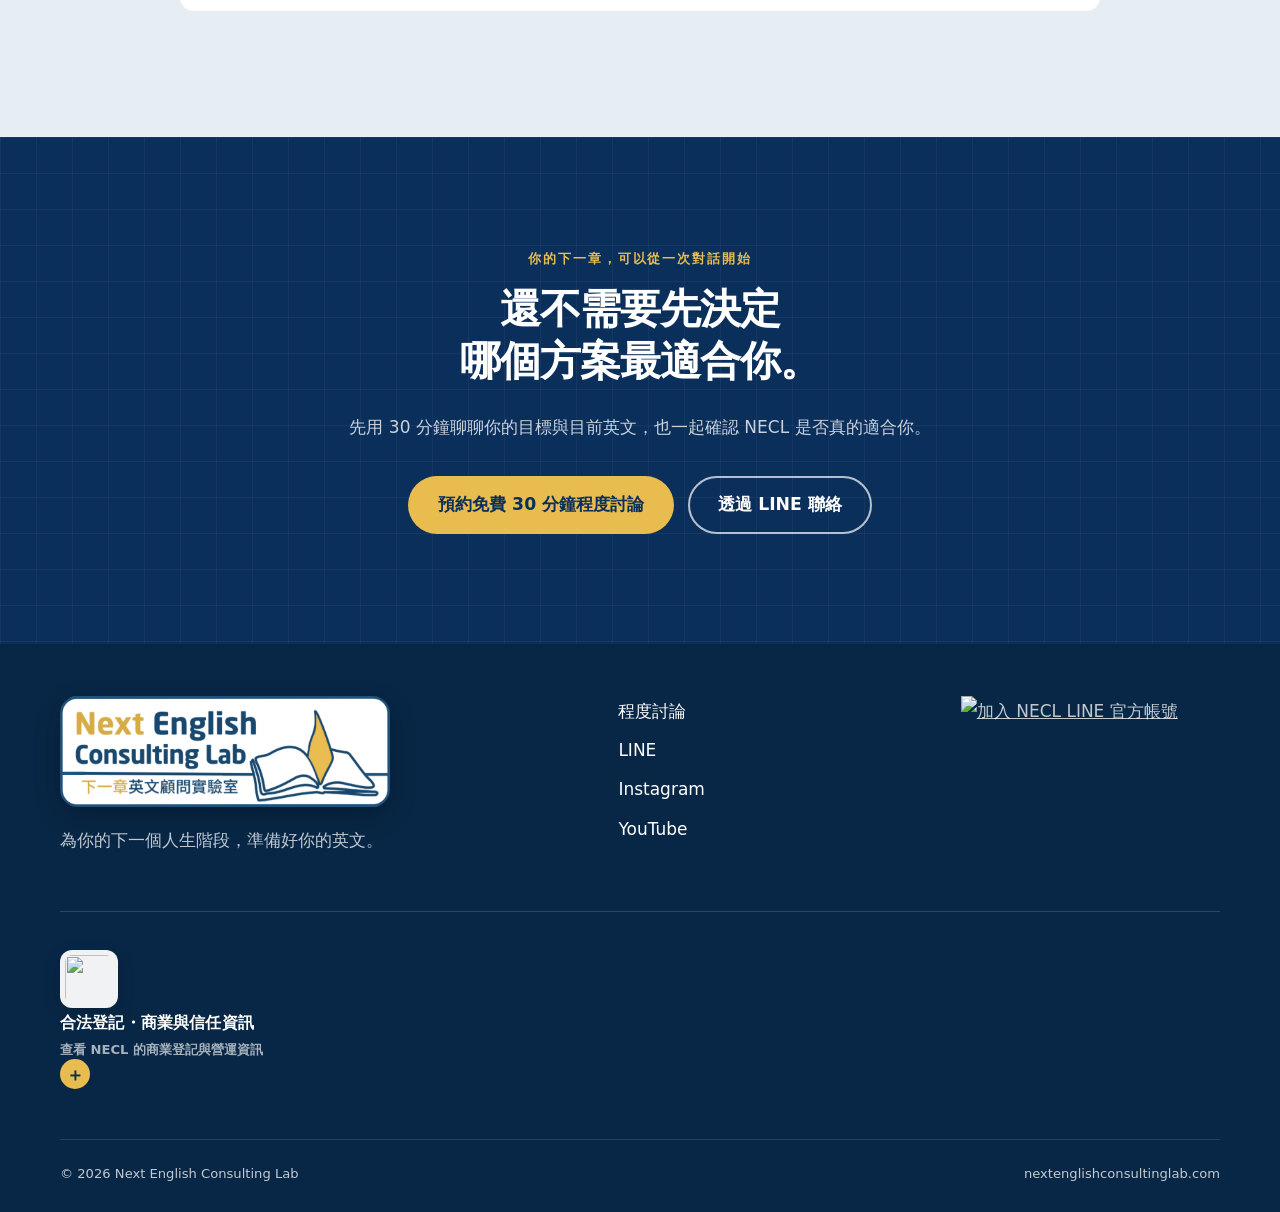
==== commit 3b8be694: "Add files via upload" ====
--- a/index.html
+++ b/index.html
@@ -833,12 +833,60 @@
     </div>
 
     <div class="container footer-trust">
-      <details>
-        <summary>商業與信任資訊</summary>
-        <p>
-          本網站所示成人英語溝通顧問服務由「下一章英文顧問實驗室」提供。
-          商業登記資訊｜統一編號：00630046
-        </p>
+      <details class="compliance-details">
+        <summary class="compliance-summary">
+          <img
+            class="compliance-icon"
+            src="images/taiwan-law.png"
+            alt=""
+            width="72"
+            height="72"
+            loading="lazy">
+          <span class="compliance-summary-text">
+            <strong>合法登記・商業與信任資訊</strong>
+            <small>查看 NECL 的商業登記與營運資訊</small>
+          </span>
+          <span class="compliance-chevron" aria-hidden="true">＋</span>
+        </summary>
+
+        <div class="compliance-panel">
+          <h3>NECL 為依法登記營運的台灣商業</h3>
+          <p>
+            「下一章英文顧問實驗室（Next English Consulting Lab）」已完成商業登記，
+            並以統一編號 <strong>00630046</strong> 對外營運。
+          </p>
+          <p>
+            NECL 提供成人英語溝通顧問服務，所有網站資訊、付款與客戶文件皆以正式商業名義處理。
+            稅務與相關營運事項依台灣現行規定辦理。
+          </p>
+
+          <dl class="compliance-list">
+            <div>
+              <dt>商業名稱</dt>
+              <dd>下一章英文顧問實驗室</dd>
+            </div>
+            <div>
+              <dt>英文名稱</dt>
+              <dd>Next English Consulting Lab（NECL）</dd>
+            </div>
+            <div>
+              <dt>統一編號</dt>
+              <dd>00630046</dd>
+            </div>
+            <div>
+              <dt>服務性質</dt>
+              <dd>成人英語溝通顧問服務</dd>
+            </div>
+            <div>
+              <dt>營運方式</dt>
+              <dd>台灣依法登記商業・線上服務</dd>
+            </div>
+          </dl>
+
+          <p class="compliance-note">
+            本區提供基本商業識別與信任資訊，方便客戶在需要時確認 NECL 的正式營運身分。
+          </p>
+        </div>
       </details>
     </div>
 
--- a/styles.css
+++ b/styles.css
@@ -1799,3 +1799,183 @@
     border-radius: 12px;
   }
 }
+
+
+/* =========================================================
+   v1.6 — COMPLIANCE / TRUST FOOTER
+========================================================= */
+
+.footer-trust {
+  margin-top: 34px;
+  padding-top: 26px;
+  border-top: 1px solid rgba(255,255,255,0.14);
+  color: rgba(255,255,255,0.76);
+  font-size: 0.92rem;
+}
+
+.compliance-details {
+  max-width: 900px;
+}
+
+.compliance-summary {
+  display: grid;
+  grid-template-columns: 64px 1fr 32px;
+  gap: 16px;
+  align-items: center;
+  padding: 12px 0;
+  cursor: pointer;
+  list-style: none;
+  color: rgba(255,255,255,0.88);
+}
+
+.compliance-summary::-webkit-details-marker {
+  display: none;
+}
+
+.compliance-summary::marker {
+  display: none;
+}
+
+.compliance-icon {
+  width: 58px;
+  height: 58px;
+  object-fit: contain;
+  border-radius: 12px;
+  background: rgba(255,255,255,0.94);
+  padding: 5px;
+  box-shadow: 0 6px 18px rgba(0,0,0,0.14);
+}
+
+.compliance-summary-text strong,
+.compliance-summary-text small {
+  display: block;
+}
+
+.compliance-summary-text strong {
+  margin-bottom: 3px;
+  color: #FFFFFF;
+  font-size: 1.02rem;
+  font-weight: 800;
+  letter-spacing: 0.01em;
+}
+
+.compliance-summary-text small {
+  color: rgba(255,255,255,0.64);
+  font-size: 0.82rem;
+  line-height: 1.45;
+}
+
+.compliance-chevron {
+  display: grid;
+  width: 30px;
+  height: 30px;
+  place-items: center;
+  color: var(--navy-deep);
+  background: var(--gold);
+  border-radius: 50%;
+  font-size: 1.15rem;
+  font-weight: 900;
+  transition: transform 180ms ease;
+}
+
+.compliance-details[open] .compliance-chevron {
+  transform: rotate(45deg);
+}
+
+.compliance-panel {
+  margin-top: 10px;
+  padding: 26px 28px;
+  background: rgba(255,255,255,0.07);
+  border: 1px solid rgba(255,255,255,0.14);
+  border-radius: 18px;
+}
+
+.compliance-panel h3 {
+  margin: 0 0 14px;
+  color: #FFFFFF;
+  font-size: 1.16rem;
+}
+
+.compliance-panel p {
+  max-width: 780px;
+  margin-bottom: 16px;
+  color: rgba(255,255,255,0.78);
+  line-height: 1.72;
+}
+
+.compliance-panel strong {
+  color: var(--gold);
+}
+
+.compliance-list {
+  display: grid;
+  grid-template-columns: repeat(2, minmax(0, 1fr));
+  gap: 10px 22px;
+  max-width: 780px;
+  margin: 24px 0 18px;
+}
+
+.compliance-list div {
+  display: grid;
+  grid-template-columns: 110px 1fr;
+  gap: 12px;
+  padding: 10px 0;
+  border-top: 1px solid rgba(255,255,255,0.10);
+}
+
+.compliance-list dt {
+  color: rgba(255,255,255,0.52);
+  font-size: 0.84rem;
+}
+
+.compliance-list dd {
+  margin: 0;
+  color: rgba(255,255,255,0.88);
+  font-weight: 700;
+}
+
+.compliance-note {
+  margin: 18px 0 0 !important;
+  color: rgba(255,255,255,0.52) !important;
+  font-size: 0.78rem;
+}
+
+.compliance-summary:hover .compliance-summary-text strong,
+.compliance-summary:focus-visible .compliance-summary-text strong {
+  color: var(--gold);
+}
+
+@media (max-width: 760px) {
+  .compliance-summary {
+    grid-template-columns: 54px 1fr 30px;
+    gap: 12px;
+  }
+
+  .compliance-icon {
+    width: 50px;
+    height: 50px;
+  }
+
+  .compliance-list {
+    grid-template-columns: 1fr;
+  }
+
+  .compliance-panel {
+    padding: 22px 20px;
+  }
+}
+
+@media (max-width: 480px) {
+  .compliance-list div {
+    grid-template-columns: 1fr;
+    gap: 2px;
+  }
+
+  .compliance-summary-text strong {
+    font-size: 0.96rem;
+  }
+
+  .compliance-summary-text small {
+    font-size: 0.76rem;
+  }
+}
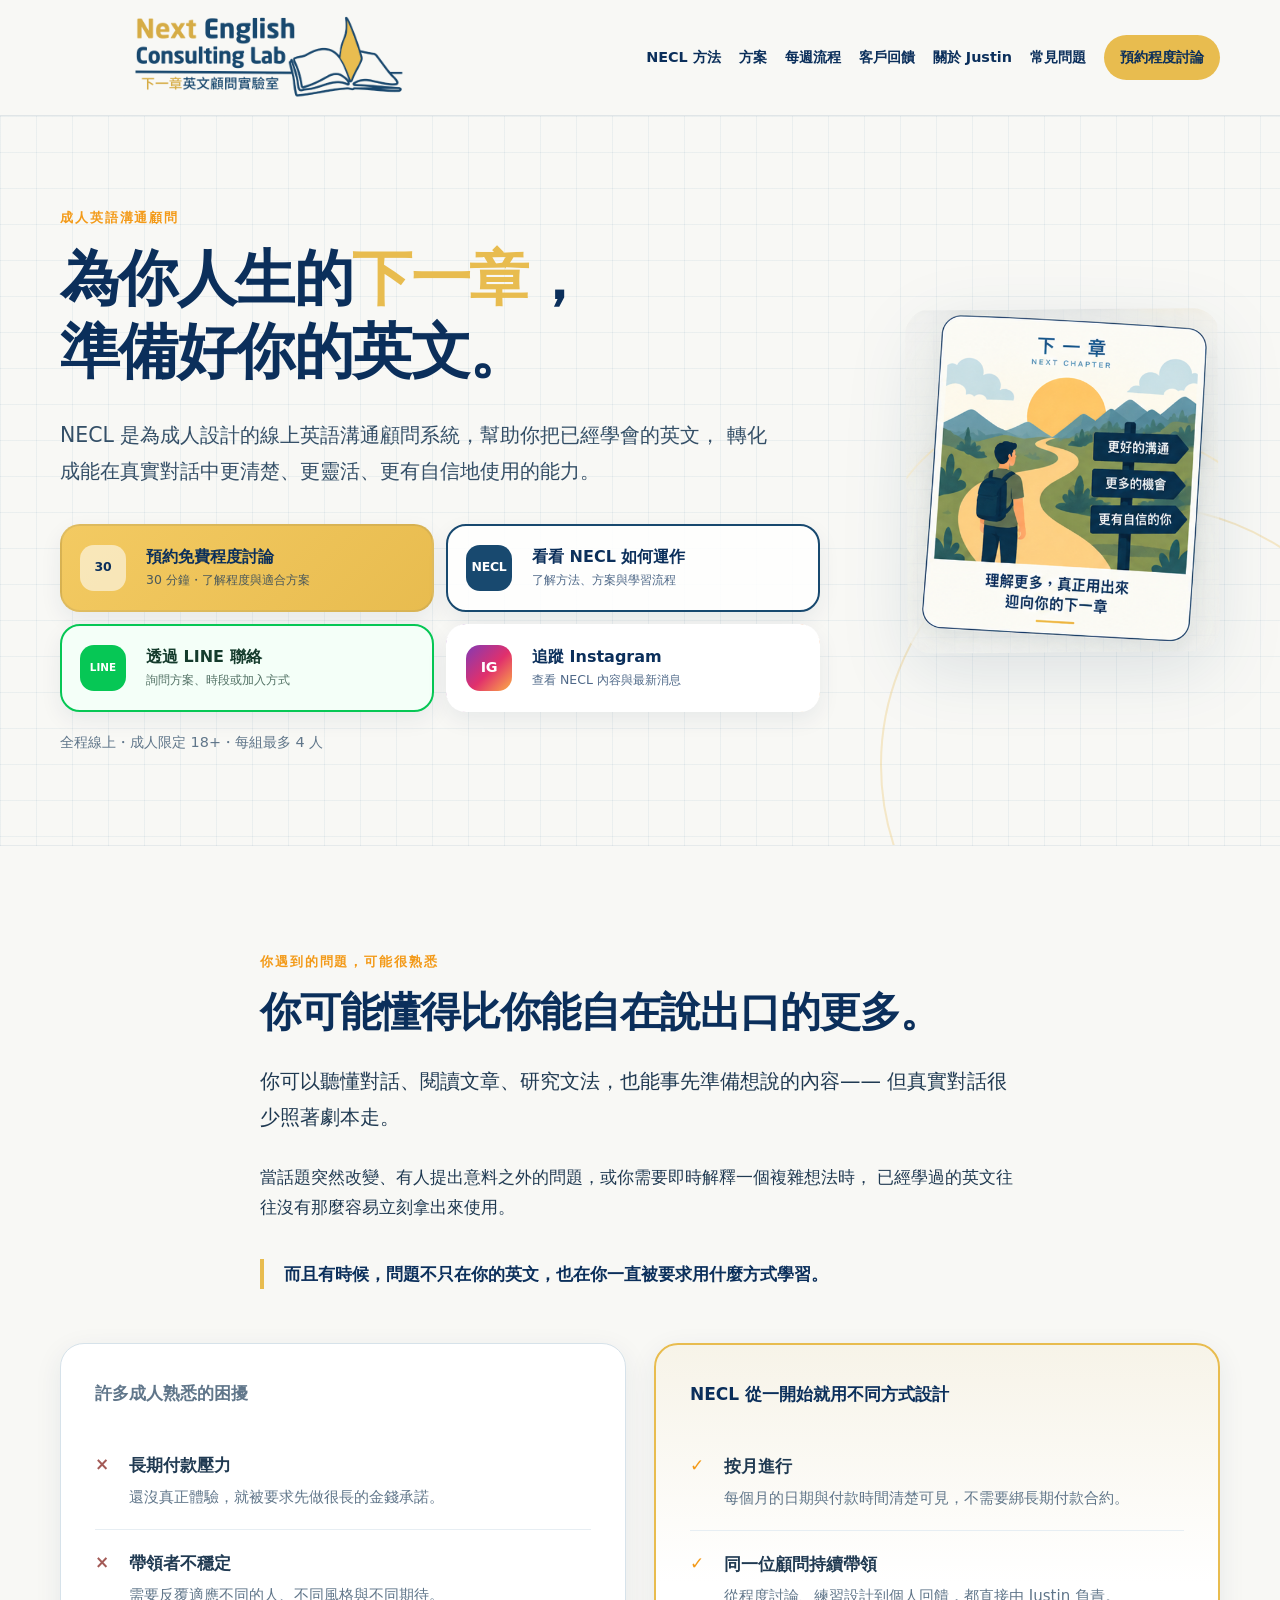
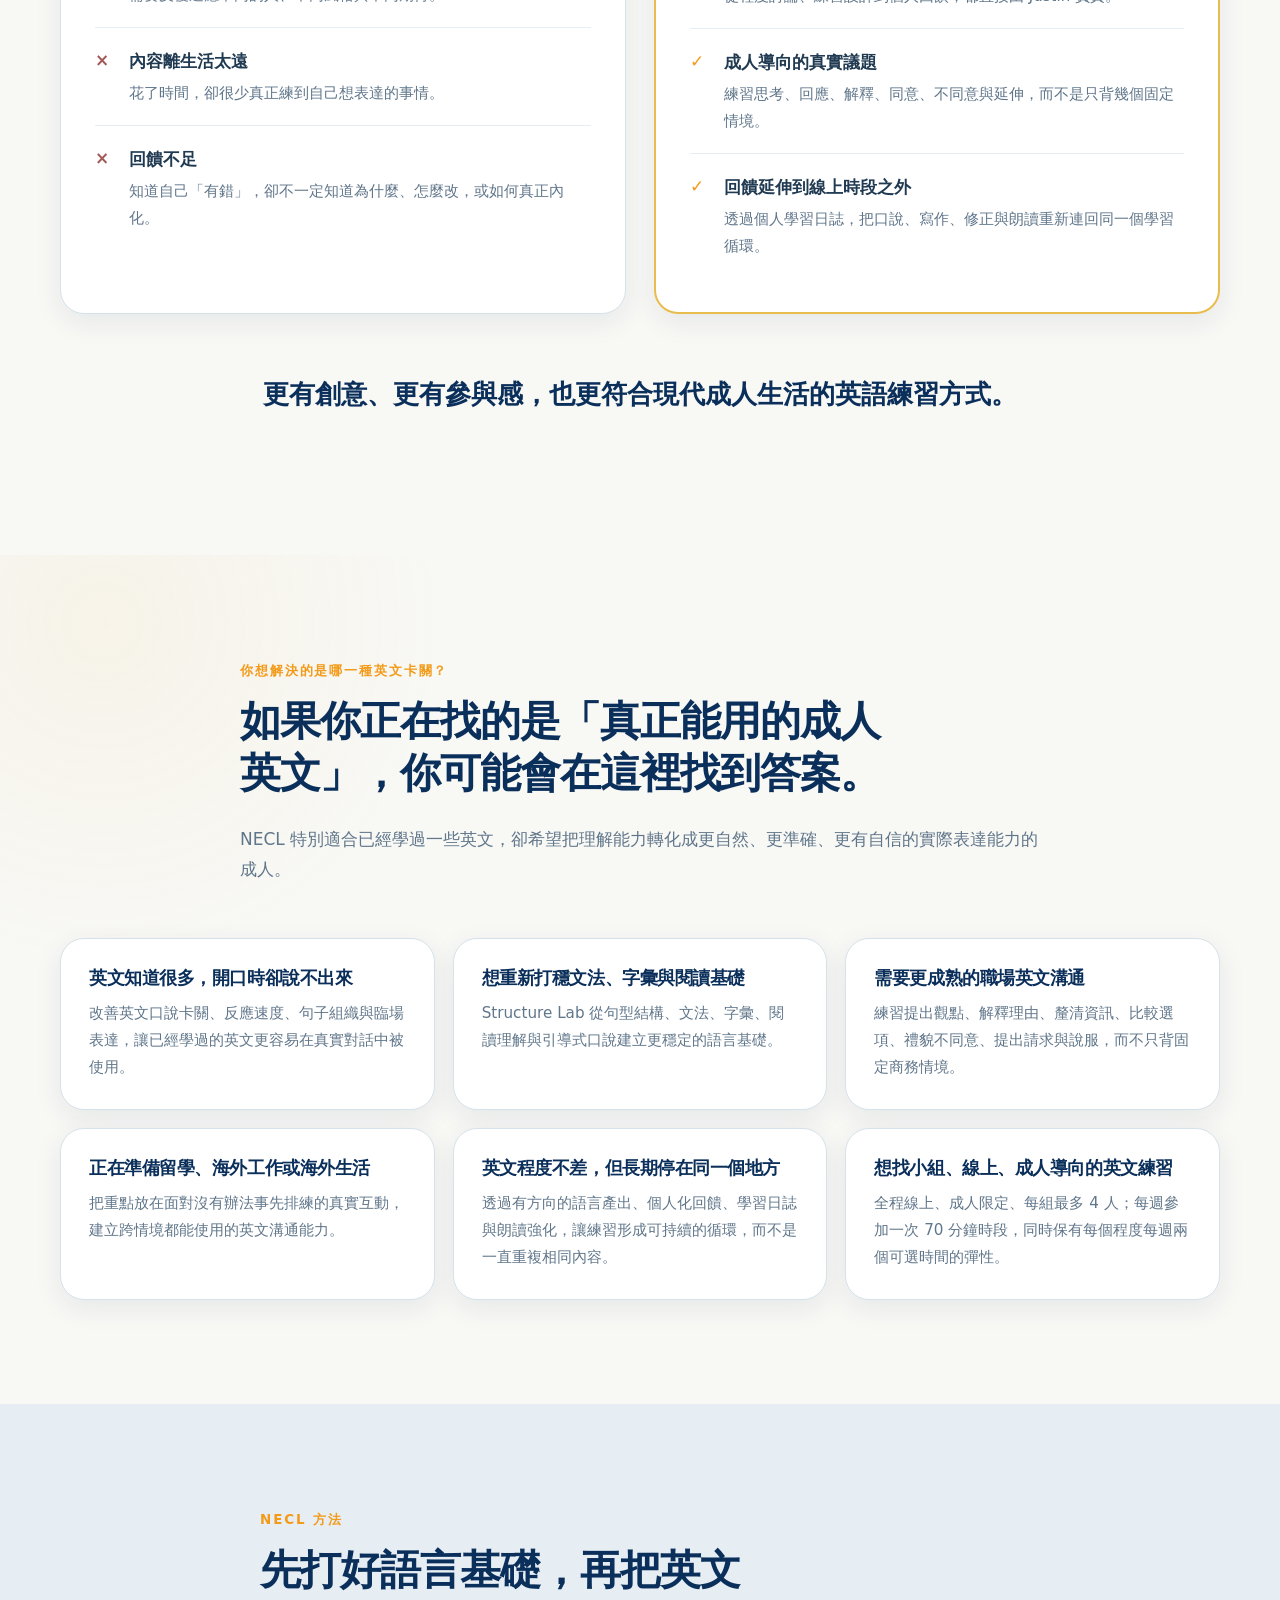
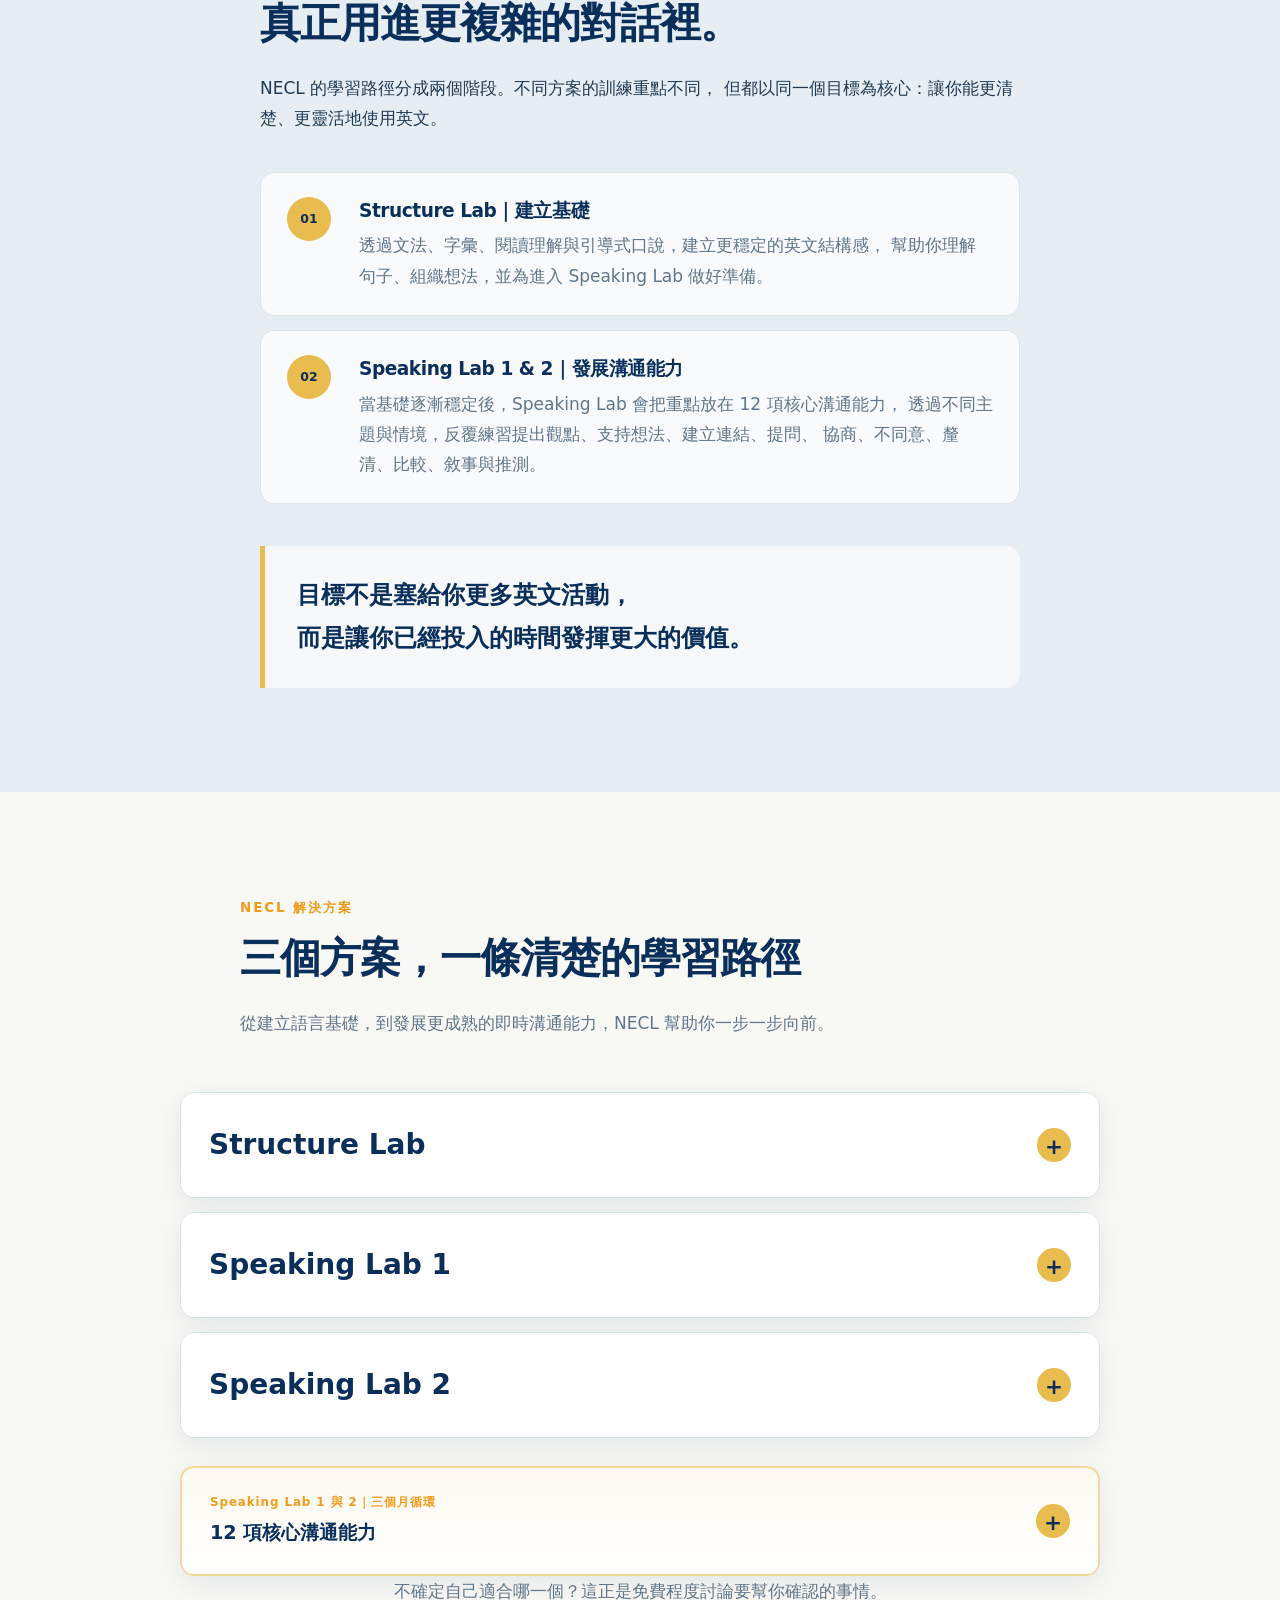
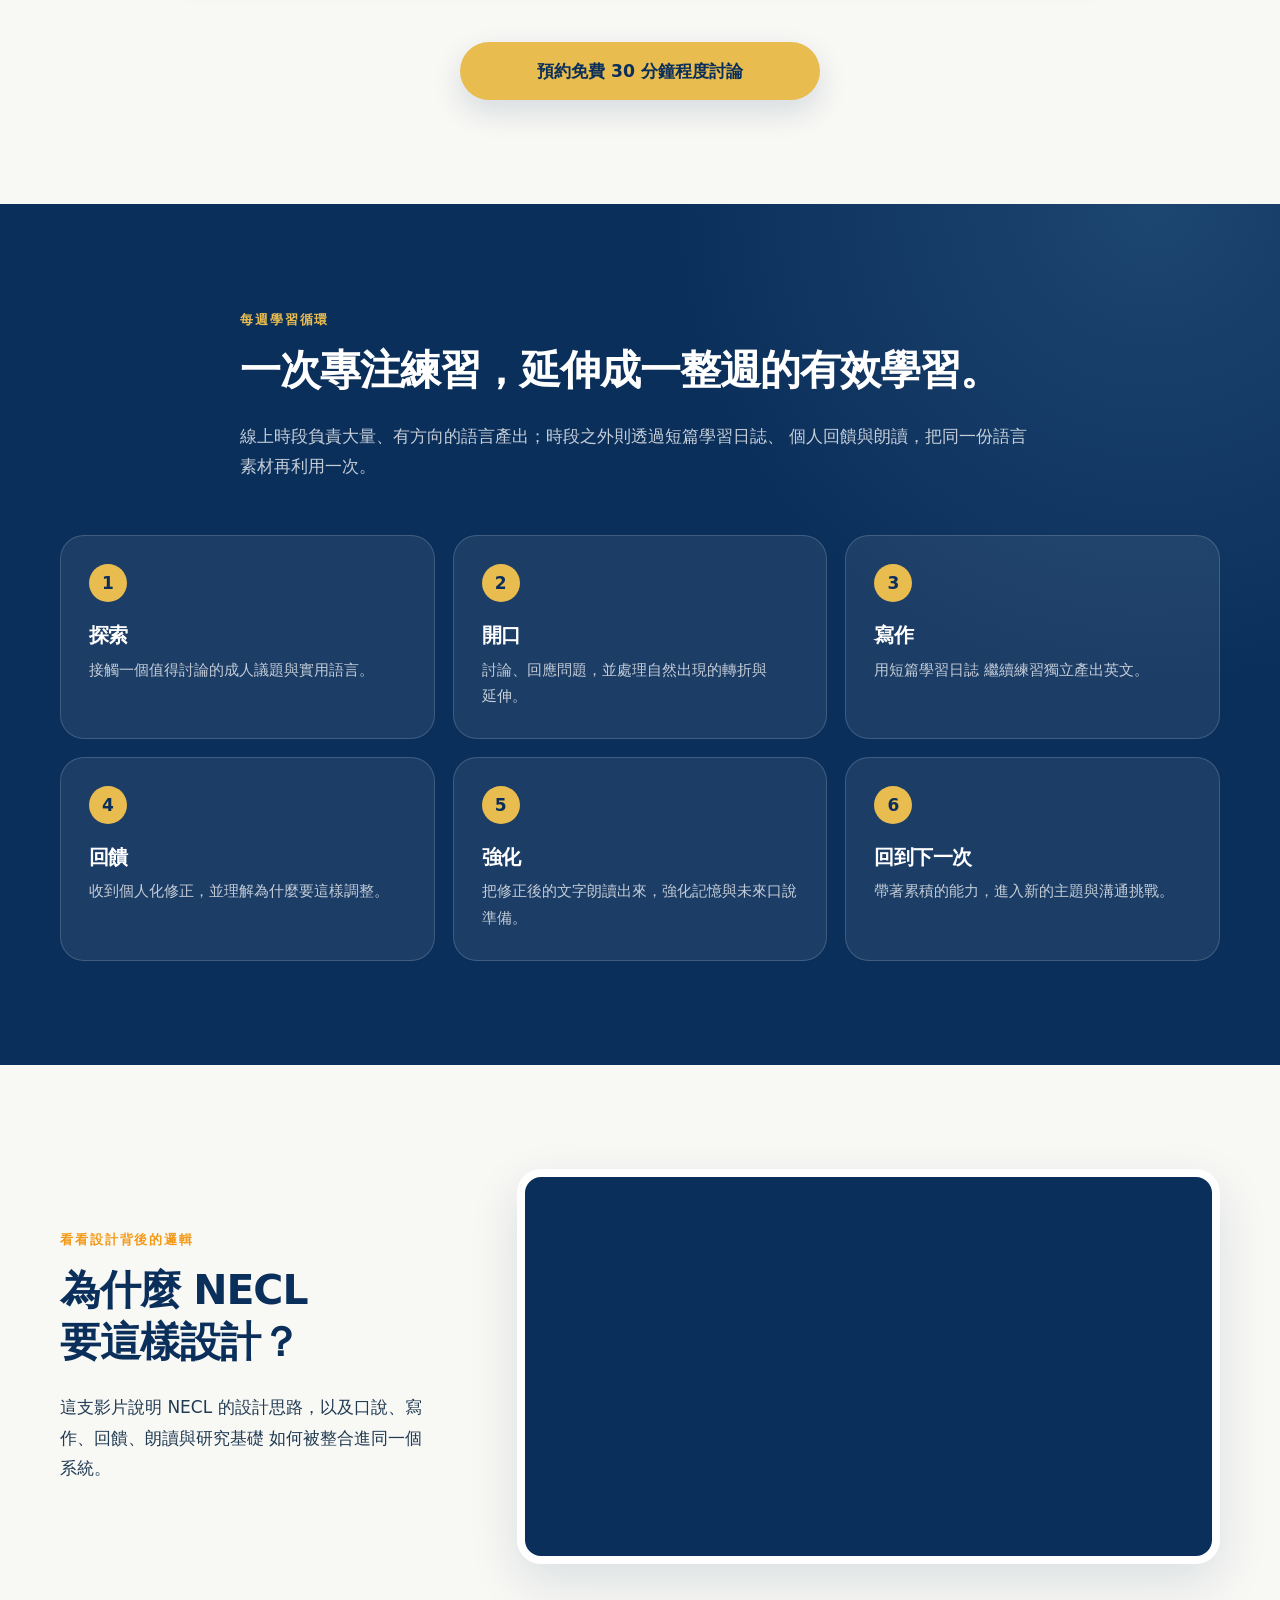
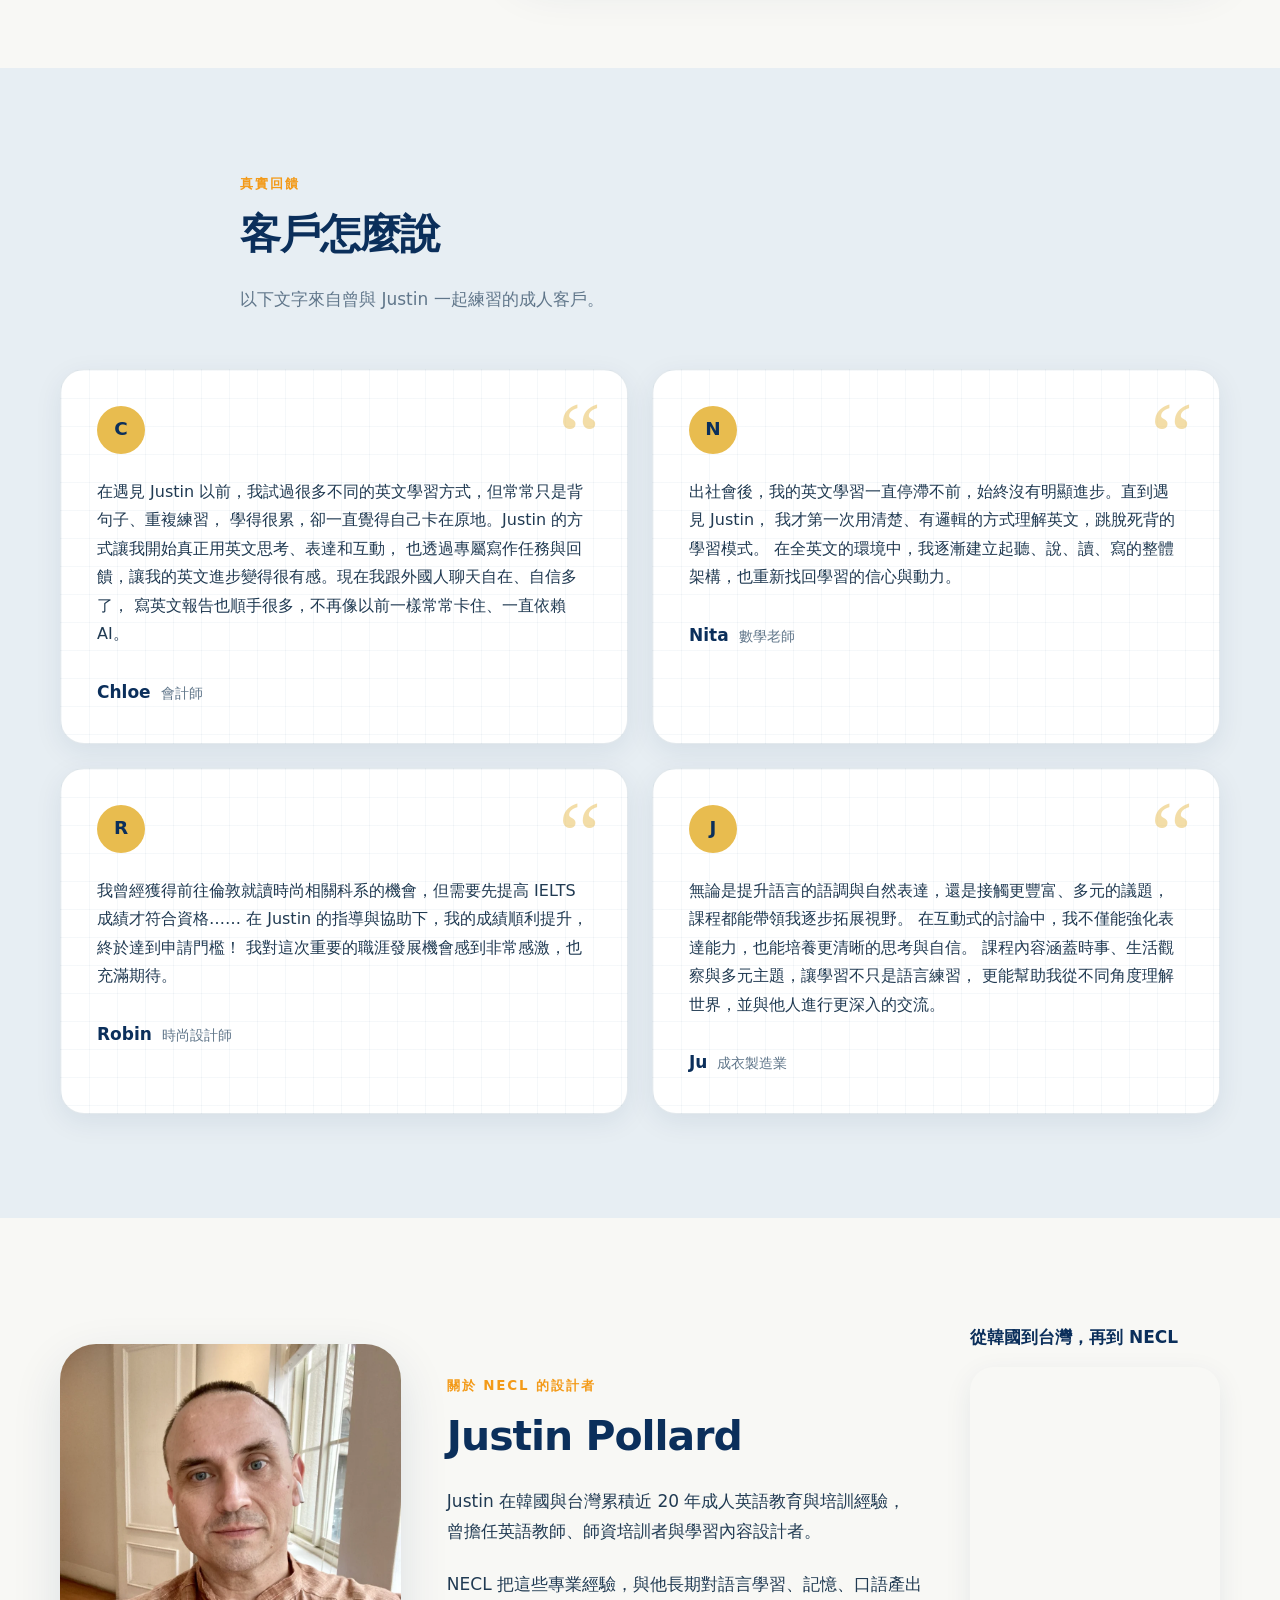
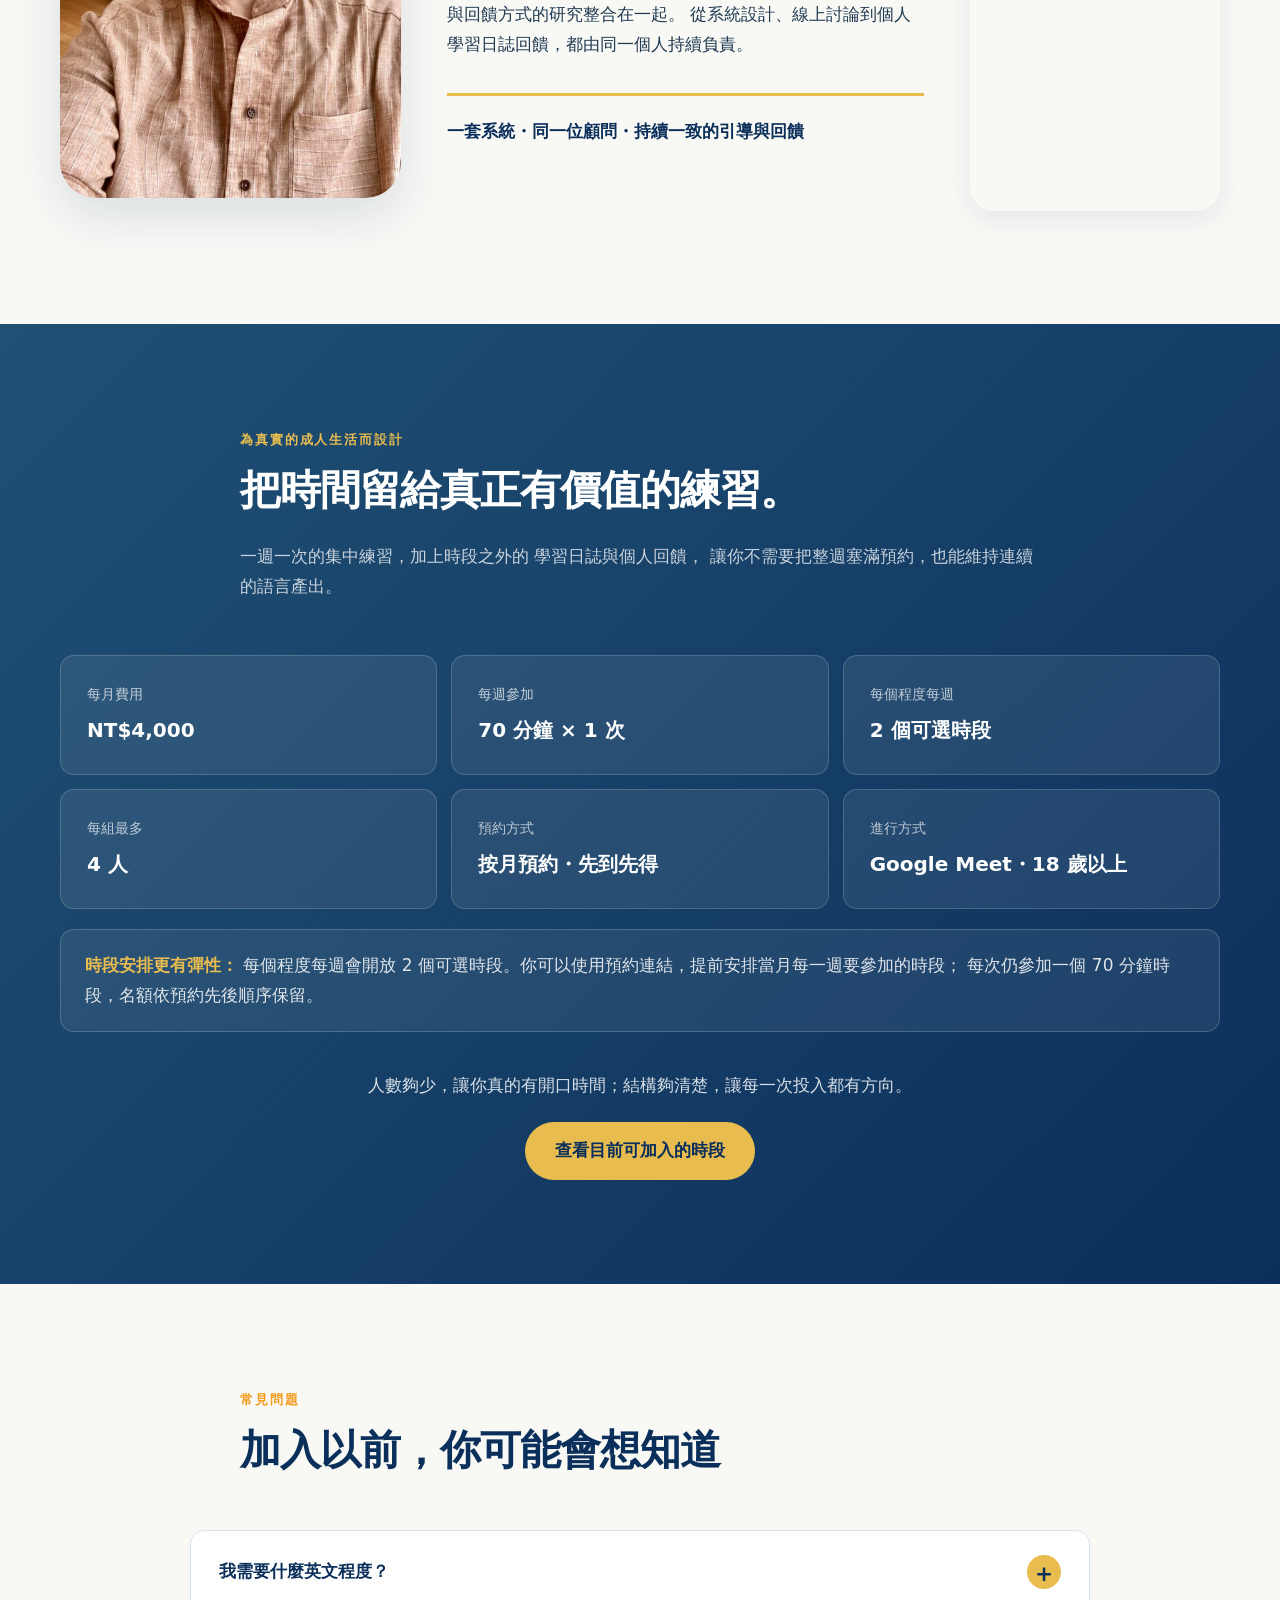
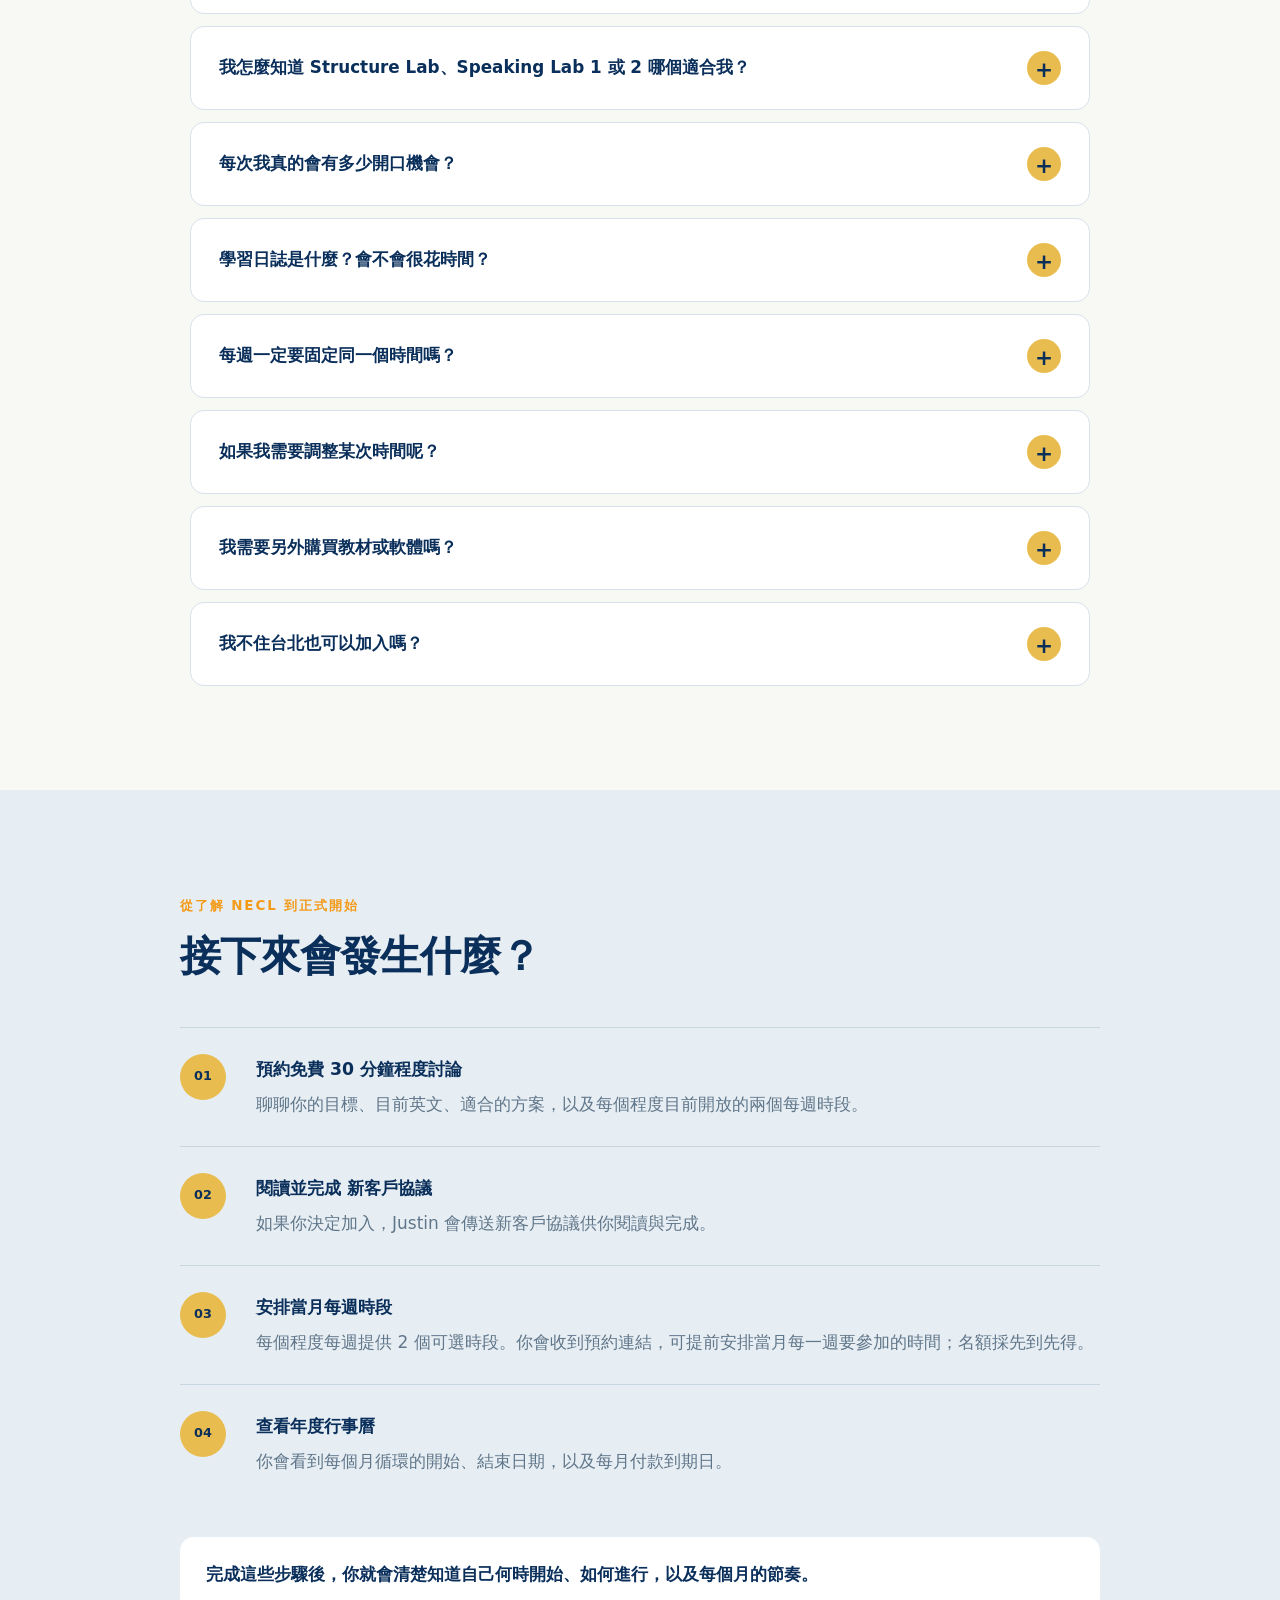
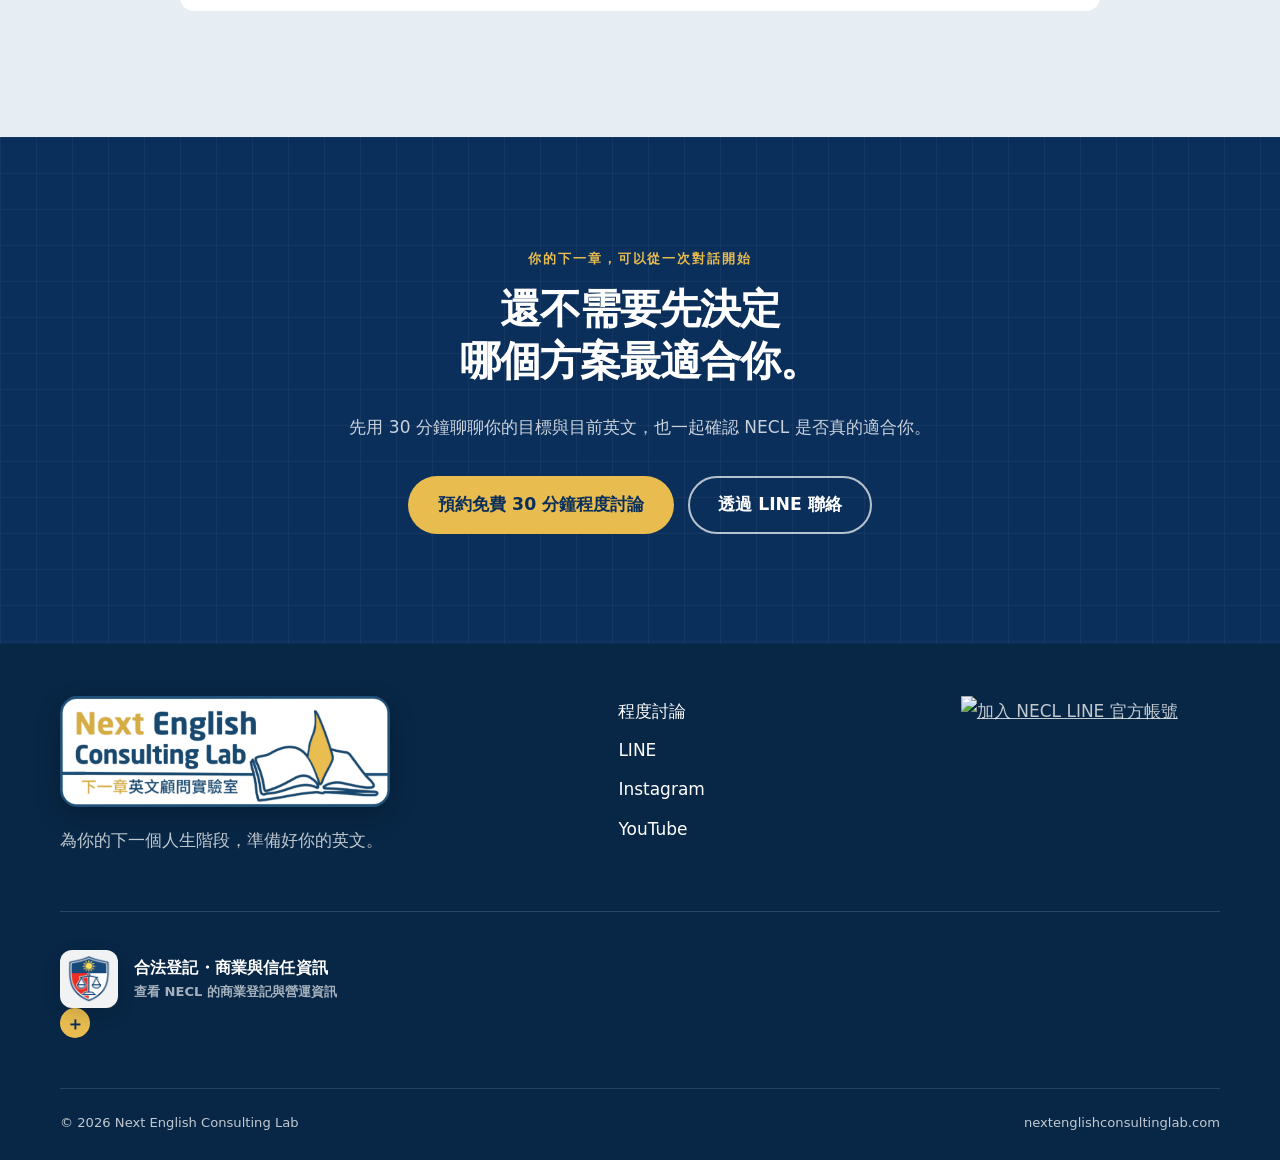
==== commit de067a5a: "Add files via upload" ====
--- a/index.html
+++ b/index.html
@@ -835,17 +835,19 @@
     <div class="container footer-trust">
       <details class="compliance-details">
         <summary class="compliance-summary">
-          <img
-            class="compliance-icon"
-            src="images/taiwan-law.png"
-            alt=""
-            width="72"
-            height="72"
-            loading="lazy">
-          <span class="compliance-summary-text">
-            <strong>合法登記・商業與信任資訊</strong>
-            <small>查看 NECL 的商業登記與營運資訊</small>
-          </span>
+          <div class="compliance-left">
+            <img
+              class="compliance-icon"
+              src="images/taiwan-law.png"
+              alt=""
+              width="72"
+              height="72"
+              loading="lazy">
+            <span class="compliance-summary-text">
+              <strong>合法登記・商業與信任資訊</strong>
+              <small>查看 NECL 的商業登記與營運資訊</small>
+            </span>
+          </div>
           <span class="compliance-chevron" aria-hidden="true">＋</span>
         </summary>
 
--- a/styles.css
+++ b/styles.css
@@ -1818,10 +1818,10 @@
 }
 
 .compliance-summary {
-  display: grid;
-  grid-template-columns: 64px 1fr 32px;
-  gap: 16px;
+  display: flex;
+  justify-content: space-between;
   align-items: center;
+  gap: 18px;
   padding: 12px 0;
   cursor: pointer;
   list-style: none;
@@ -1834,6 +1834,13 @@
 
 .compliance-summary::marker {
   display: none;
+}
+
+.compliance-left {
+  display: flex;
+  align-items: center;
+  gap: 16px;
+  min-width: 0;
 }
 
 .compliance-icon {
@@ -1844,19 +1851,23 @@
   background: rgba(255,255,255,0.94);
   padding: 5px;
   box-shadow: 0 6px 18px rgba(0,0,0,0.14);
-}
-
-.compliance-summary-text strong,
-.compliance-summary-text small {
-  display: block;
+  flex-shrink: 0;
+}
+
+.compliance-summary-text {
+  display: flex;
+  flex-direction: column;
+  justify-content: center;
+  min-width: 0;
 }
 
 .compliance-summary-text strong {
-  margin-bottom: 3px;
+  margin-bottom: 4px;
   color: #FFFFFF;
   font-size: 1.02rem;
   font-weight: 800;
   letter-spacing: 0.01em;
+  line-height: 1.3;
 }
 
 .compliance-summary-text small {
@@ -1876,6 +1887,7 @@
   font-size: 1.15rem;
   font-weight: 900;
   transition: transform 180ms ease;
+  flex-shrink: 0;
 }
 
 .compliance-details[open] .compliance-chevron {
@@ -1947,7 +1959,11 @@
 
 @media (max-width: 760px) {
   .compliance-summary {
-    grid-template-columns: 54px 1fr 30px;
+    align-items: flex-start;
+  }
+
+  .compliance-left {
+    align-items: flex-start;
     gap: 12px;
   }
 
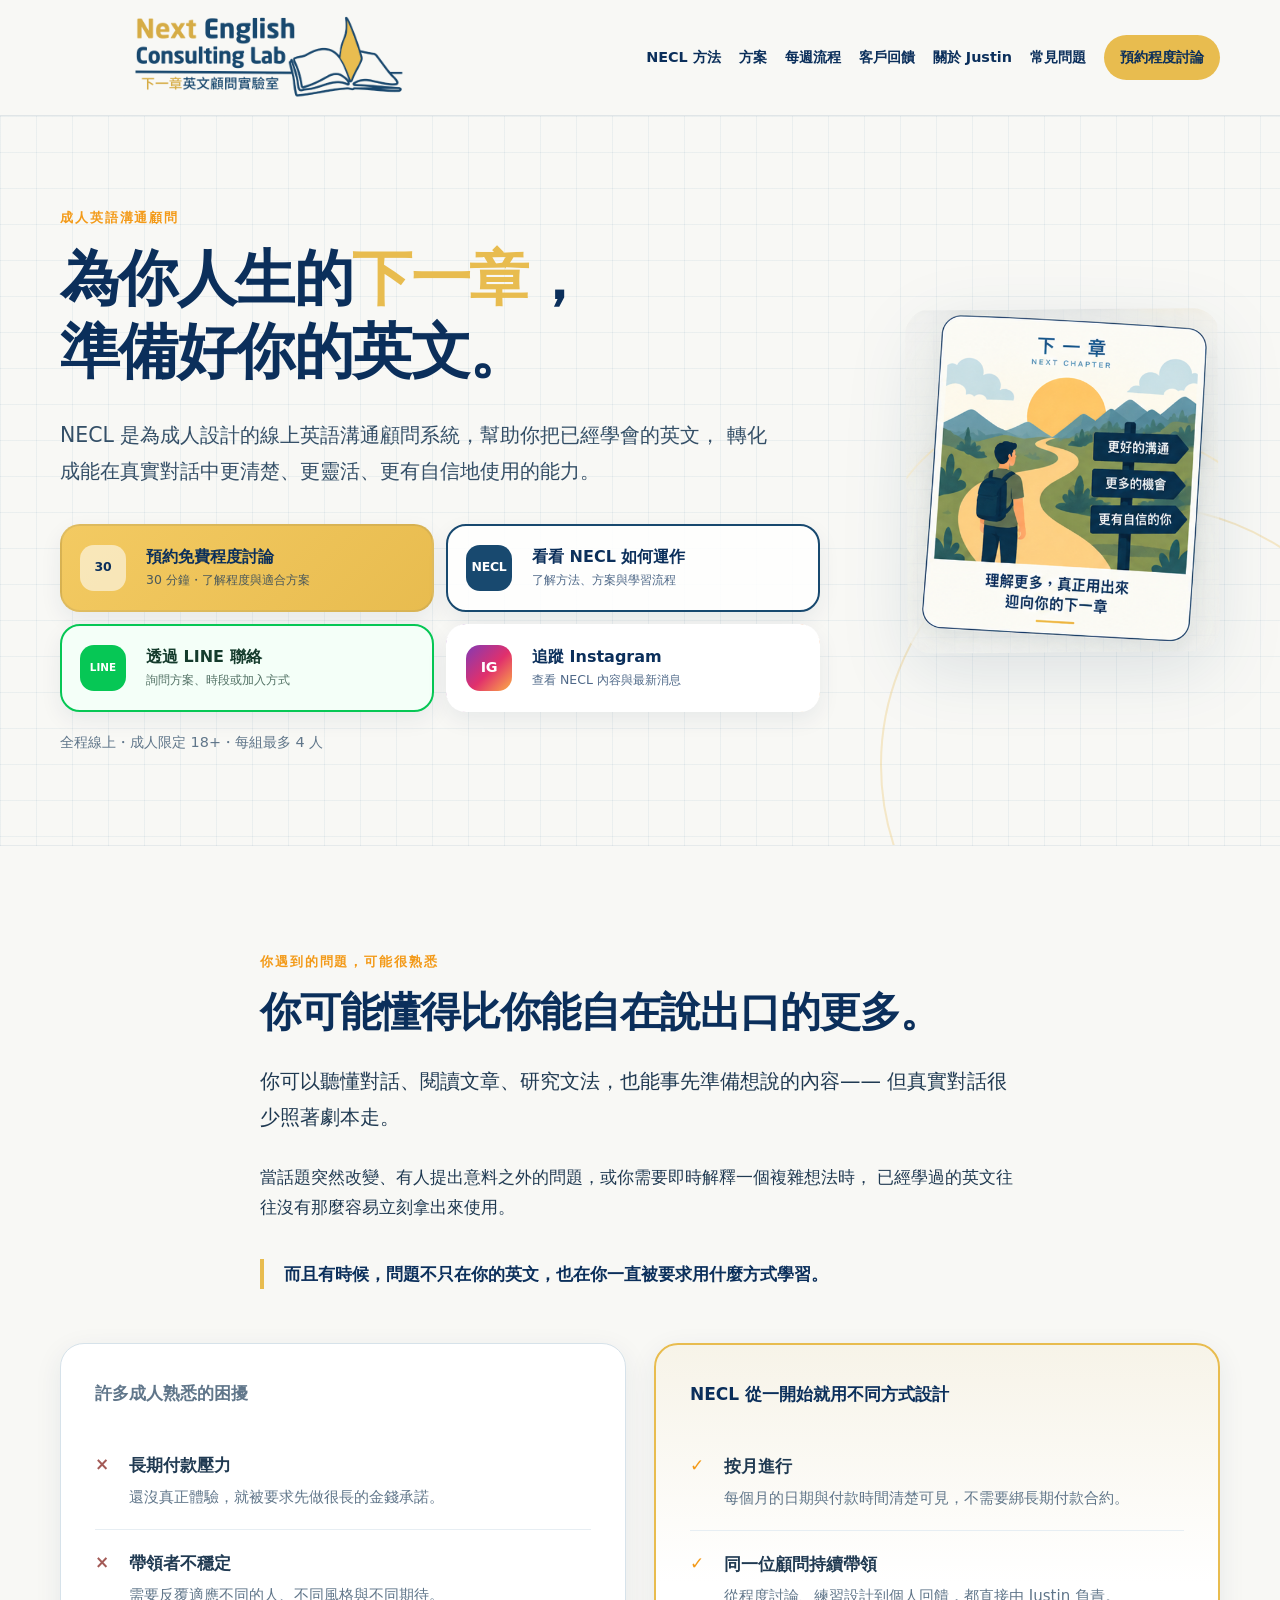
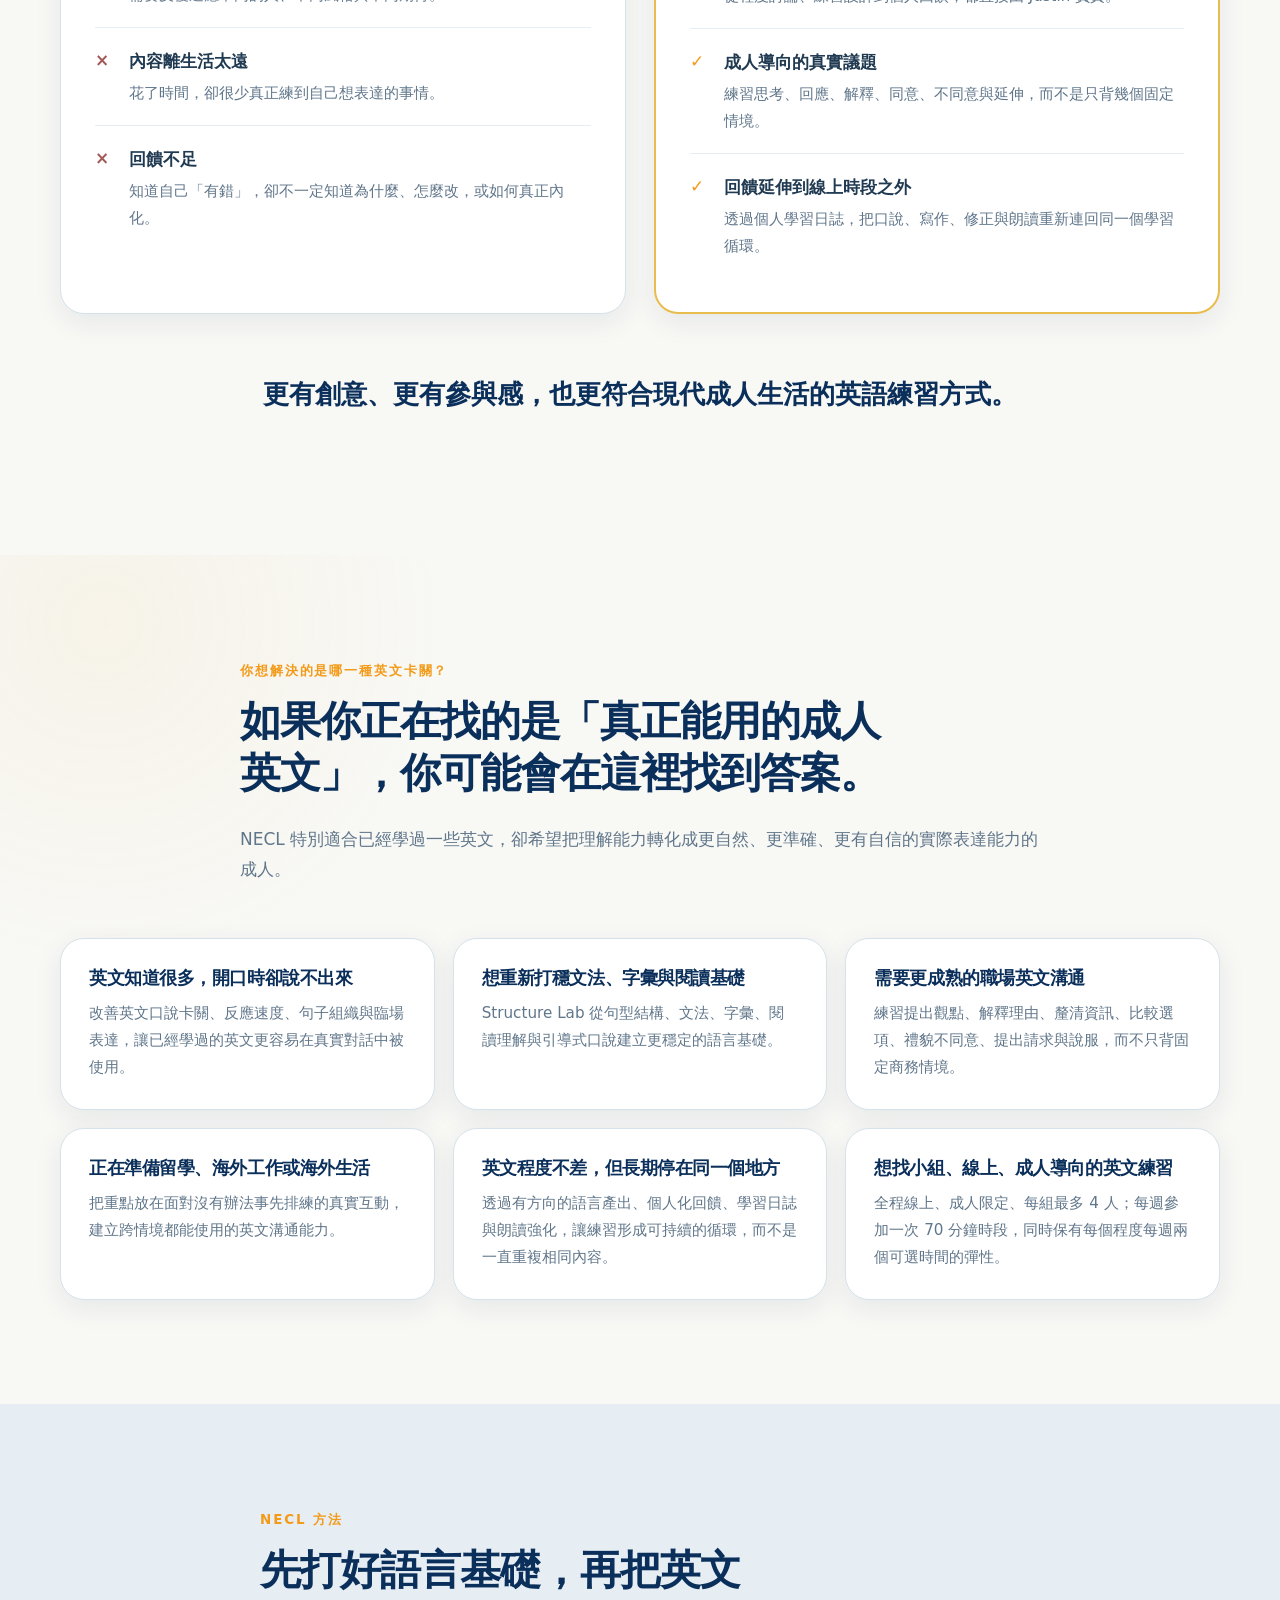
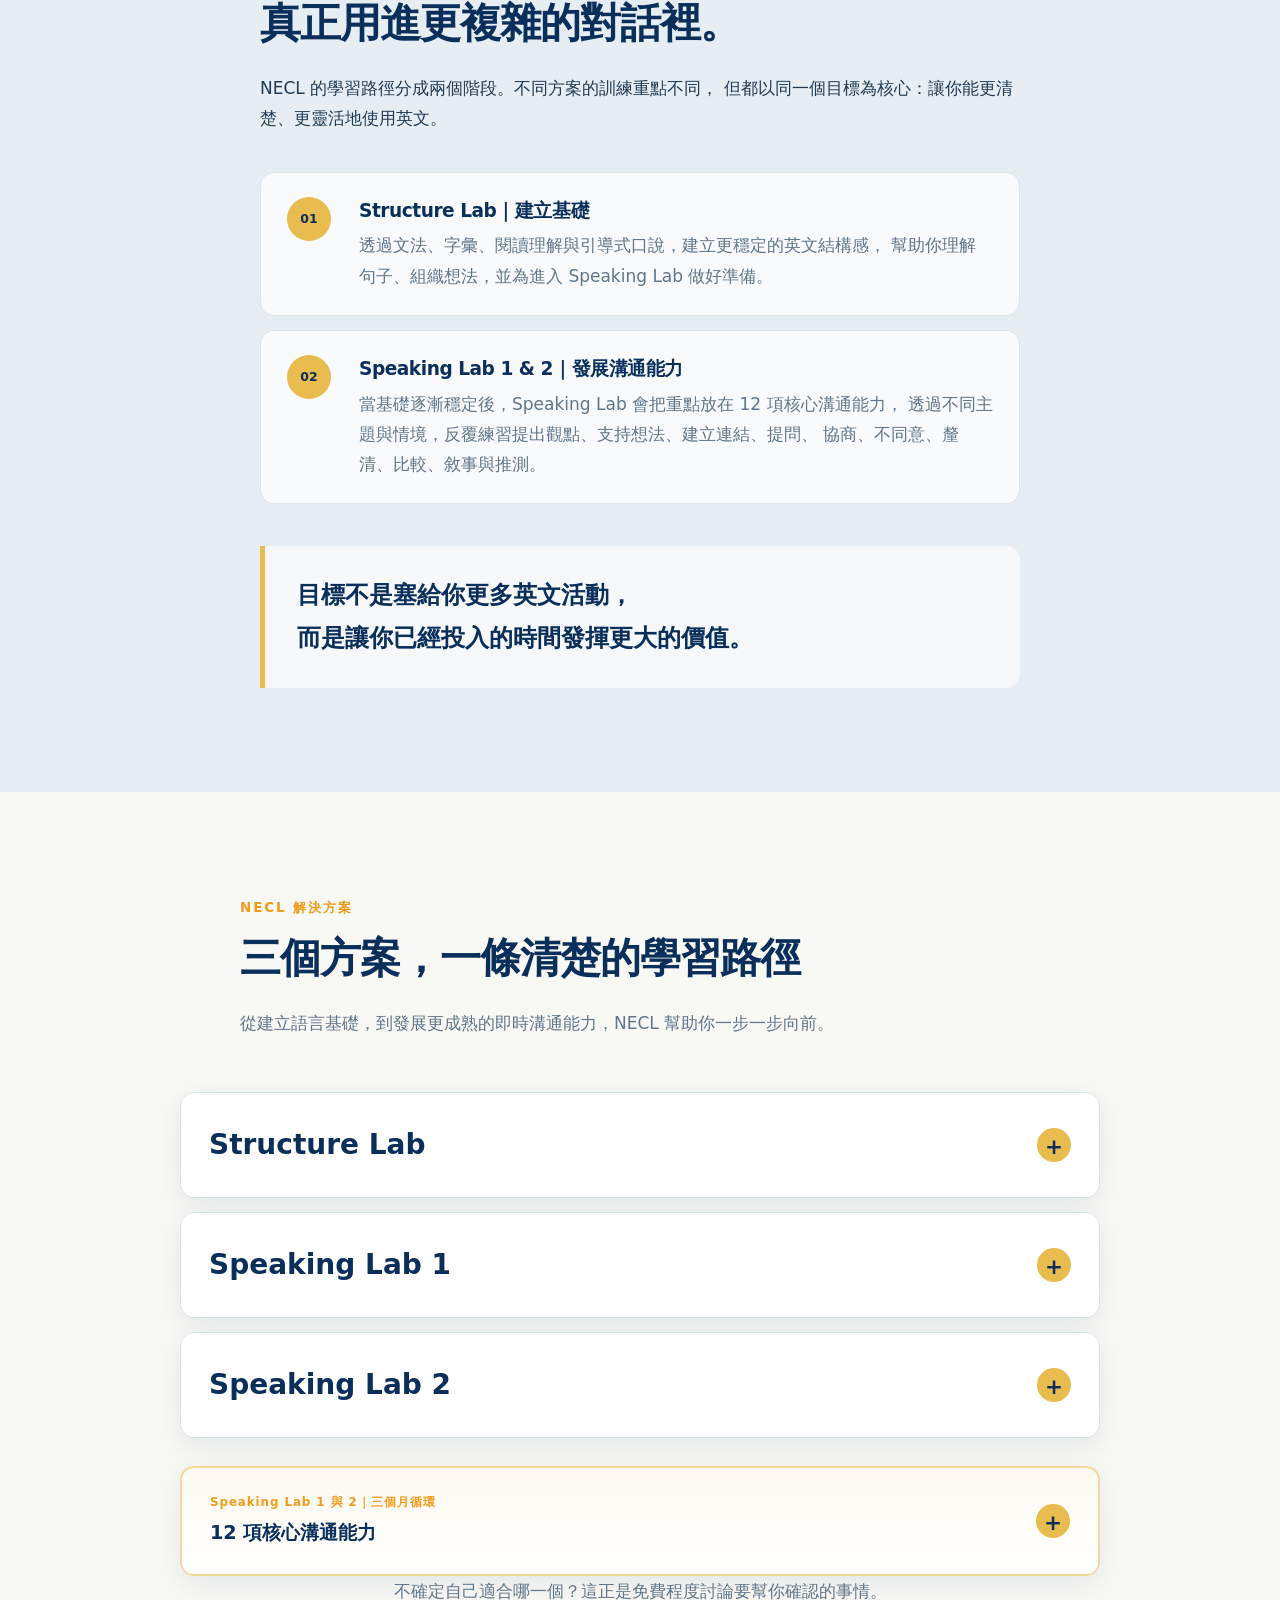
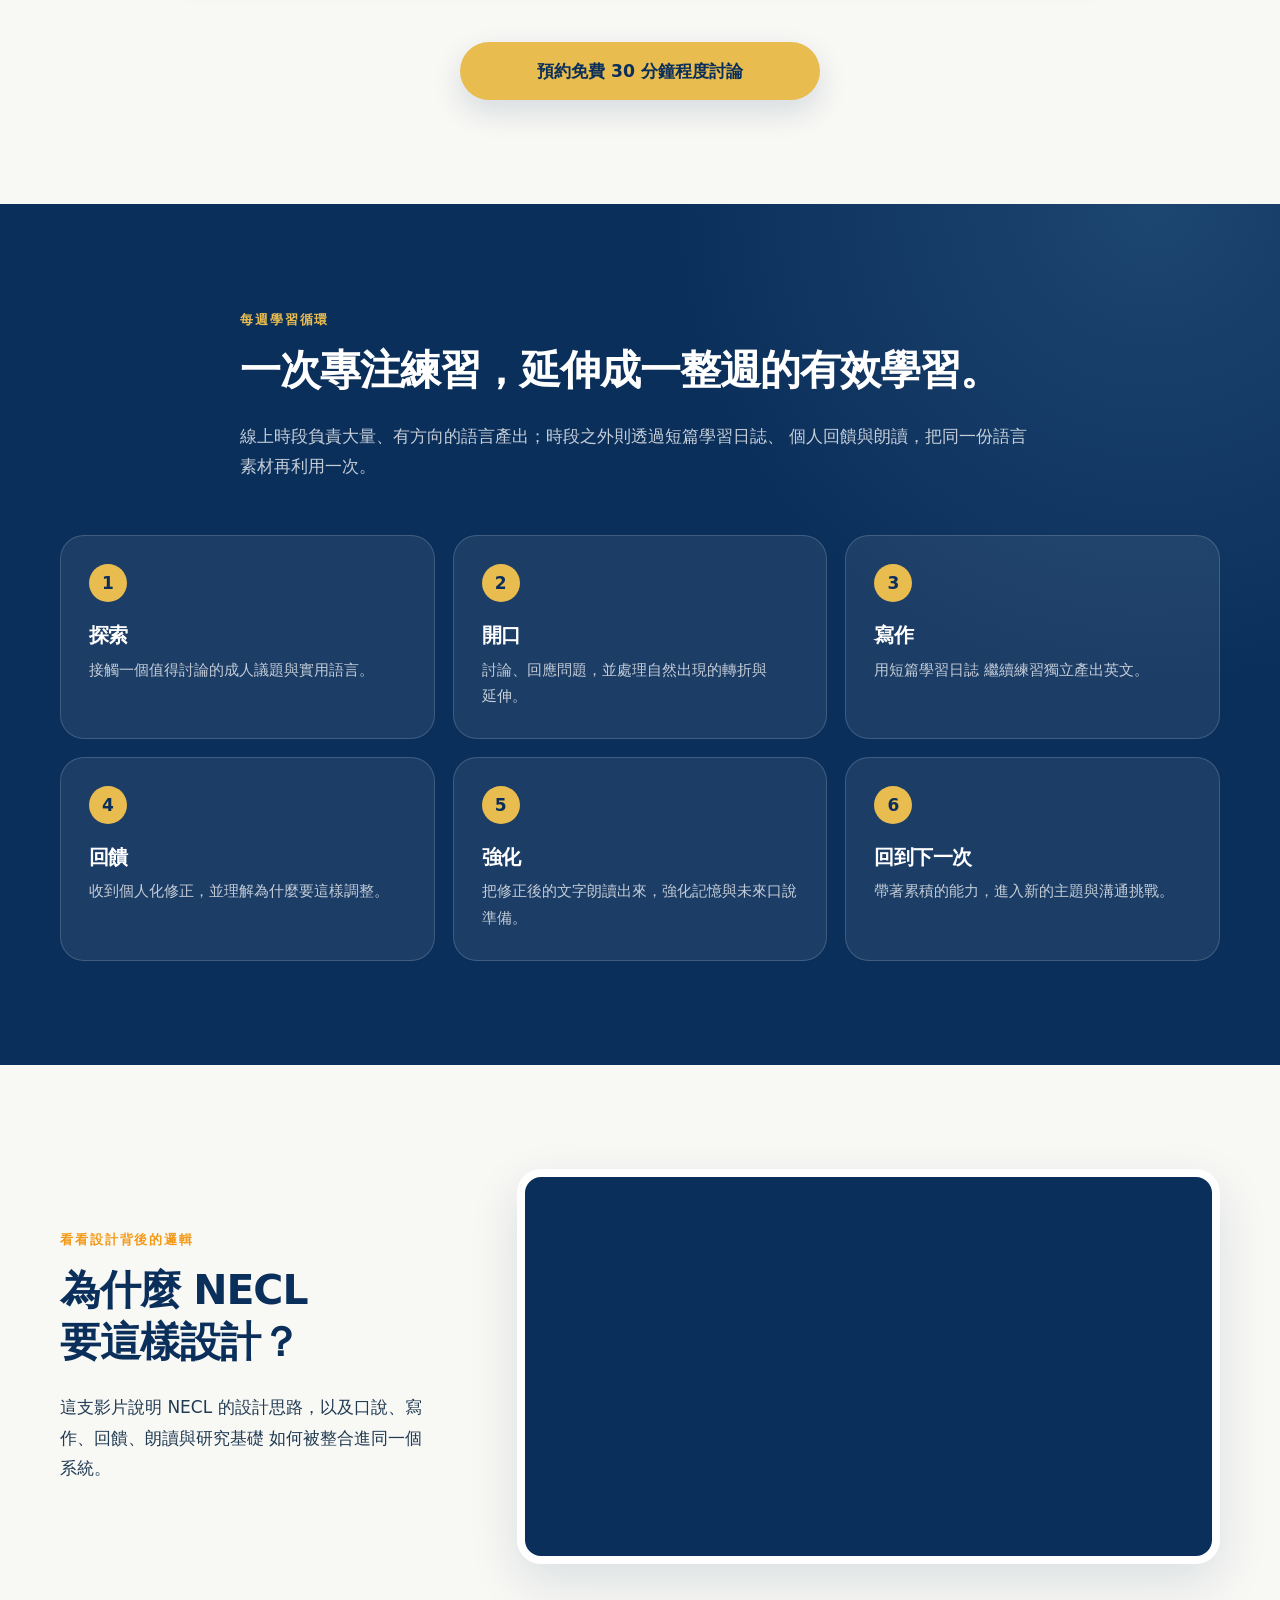
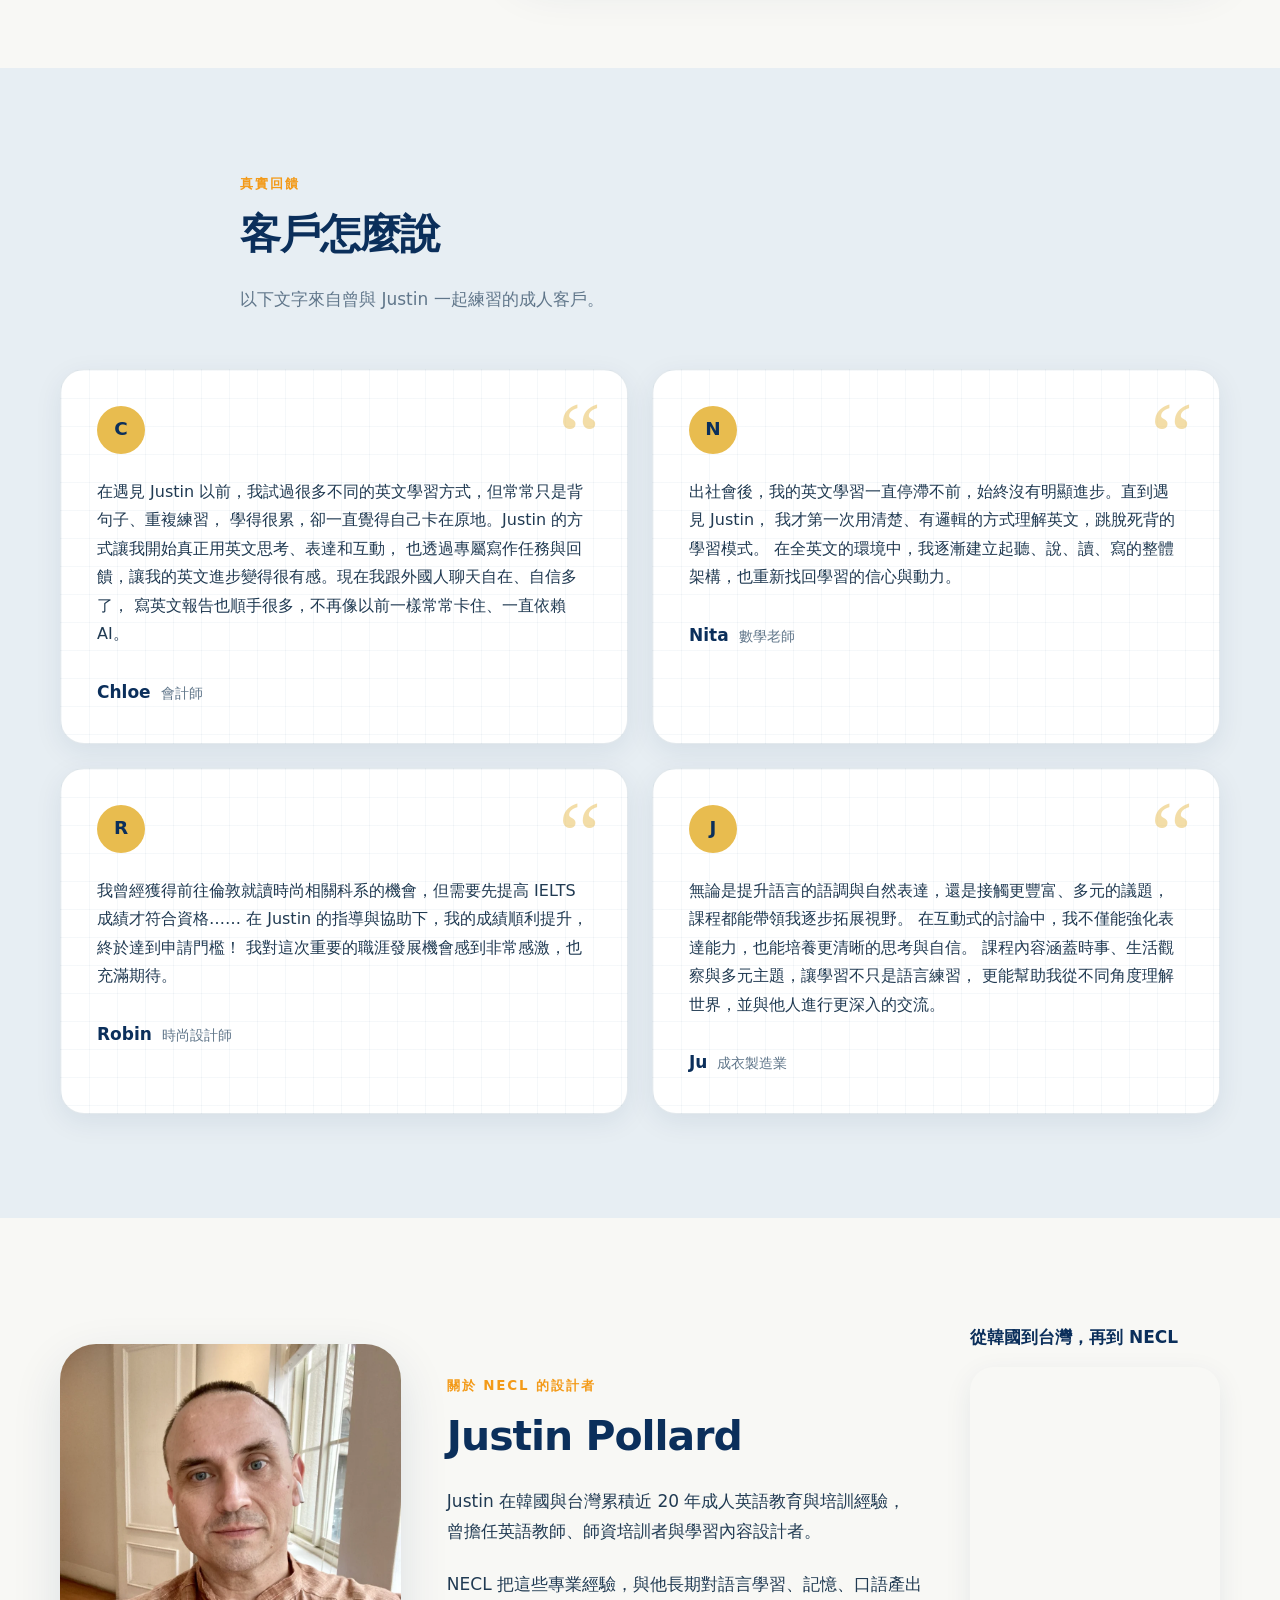
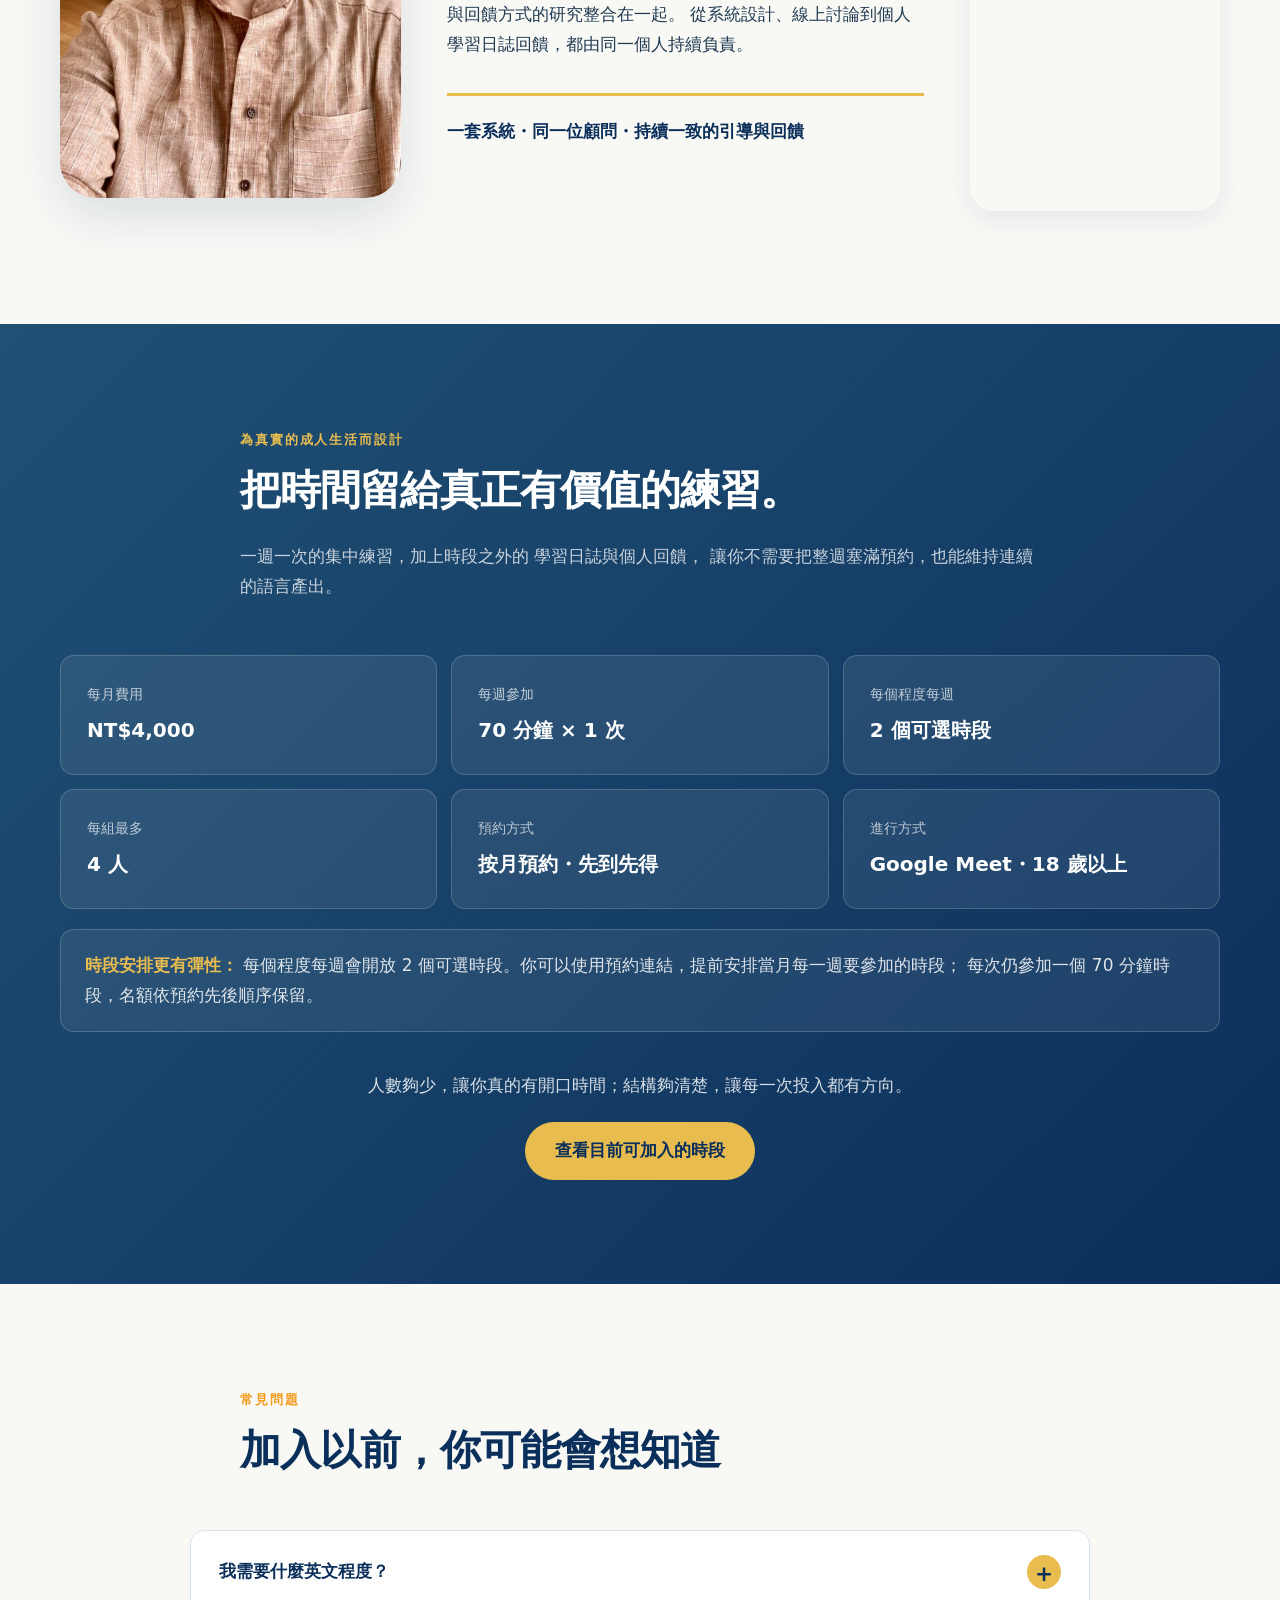
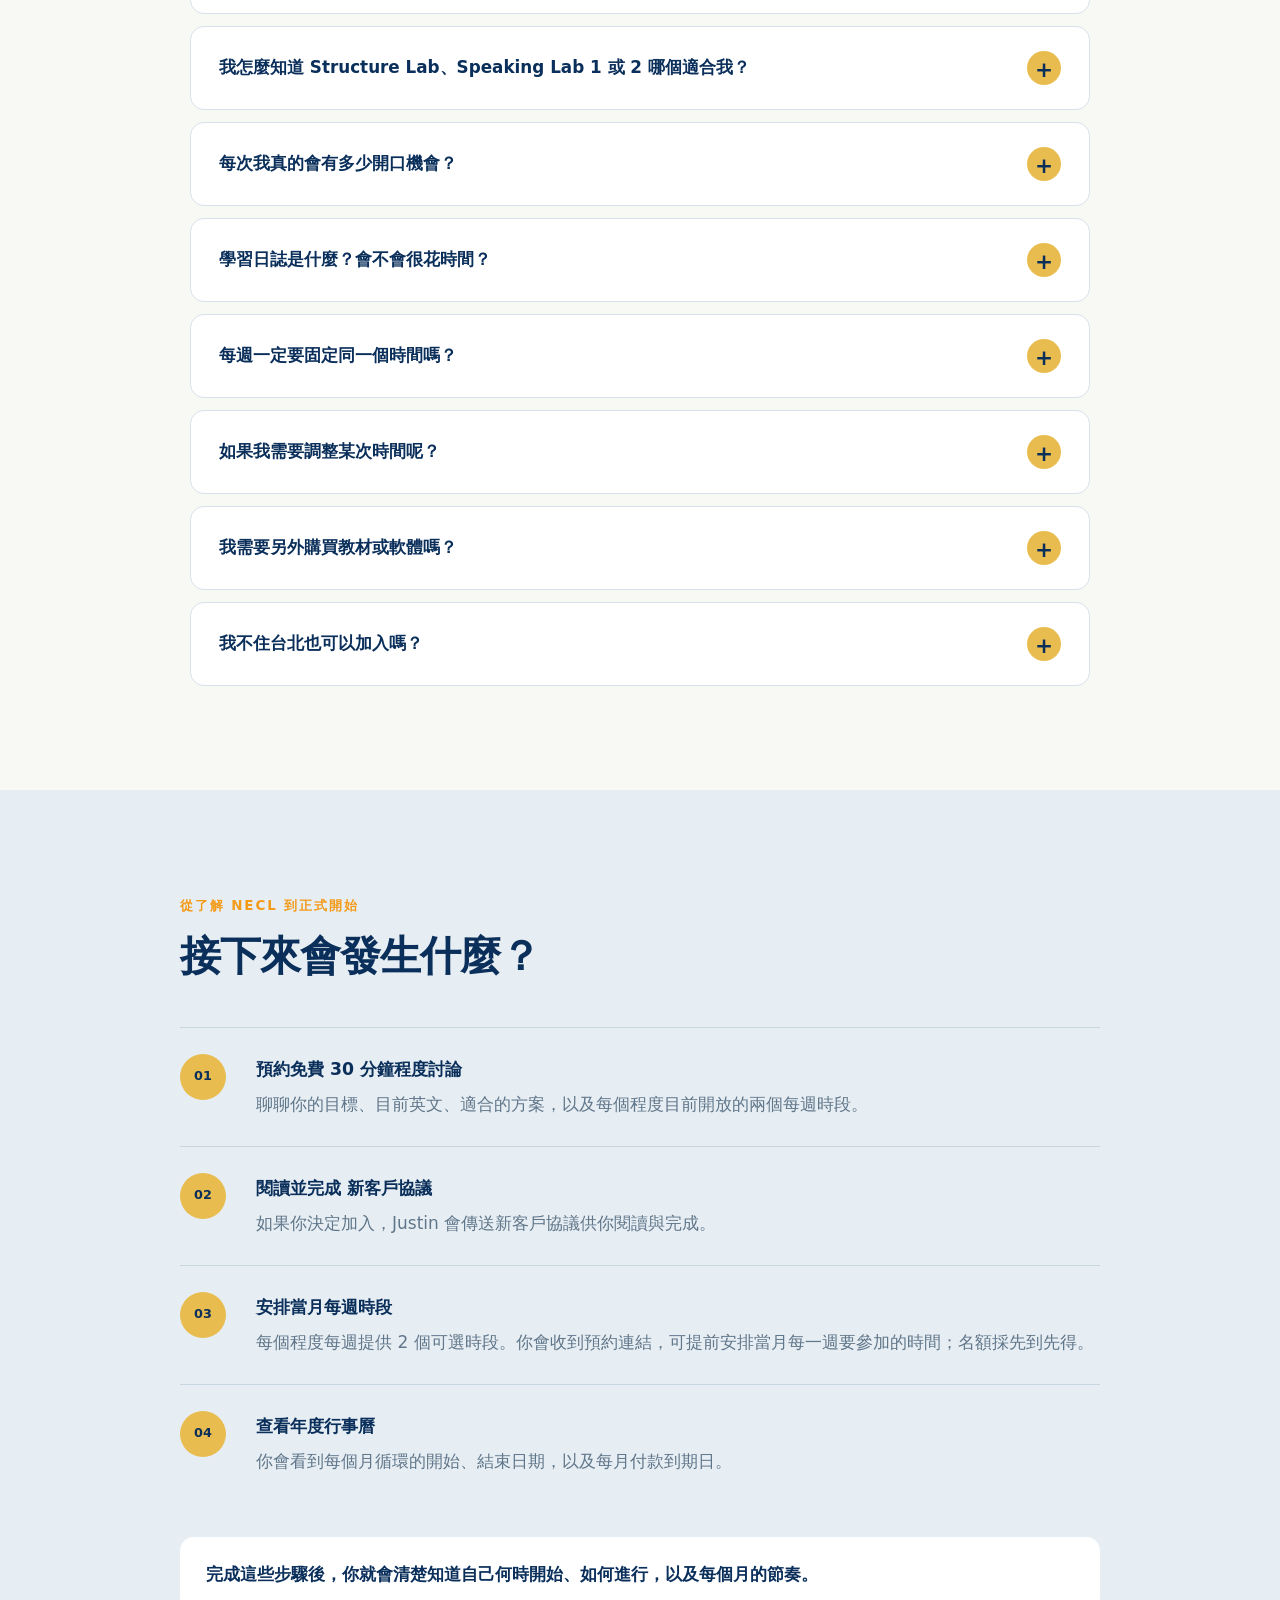
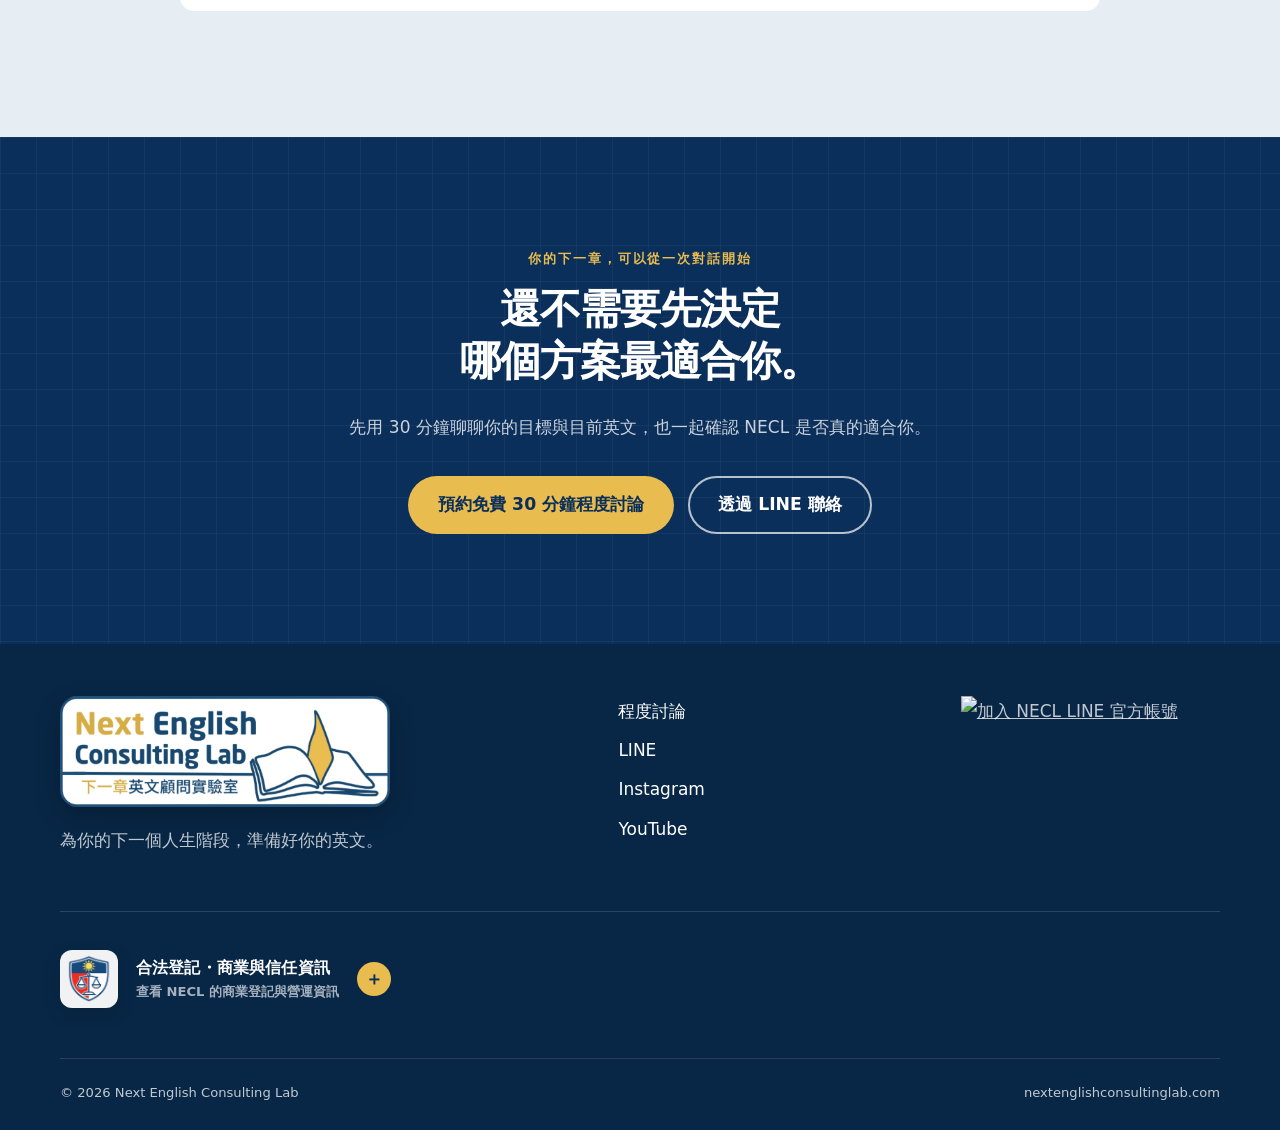
==== commit 5b31fb16: "Add files via upload" ====
--- a/index.html
+++ b/index.html
@@ -835,19 +835,17 @@
     <div class="container footer-trust">
       <details class="compliance-details">
         <summary class="compliance-summary">
-          <div class="compliance-left">
-            <img
-              class="compliance-icon"
-              src="images/taiwan-law.png"
-              alt=""
-              width="72"
-              height="72"
-              loading="lazy">
-            <span class="compliance-summary-text">
-              <strong>合法登記・商業與信任資訊</strong>
-              <small>查看 NECL 的商業登記與營運資訊</small>
-            </span>
-          </div>
+          <img
+            class="compliance-icon"
+            src="images/taiwan-law.png"
+            alt=""
+            width="72"
+            height="72"
+            loading="lazy">
+          <span class="compliance-summary-text">
+            <strong>合法登記・商業與信任資訊</strong>
+            <small>查看 NECL 的商業登記與營運資訊</small>
+          </span>
           <span class="compliance-chevron" aria-hidden="true">＋</span>
         </summary>
 
--- a/styles.css
+++ b/styles.css
@@ -1995,3 +1995,97 @@
     font-size: 0.76rem;
   }
 }
+
+
+/* =========================================================
+   v1.6.2 — COMPLIANCE SUMMARY: ICON | TEXT | PLUS IN ONE ROW
+========================================================= */
+
+.compliance-details {
+  max-width: 980px;
+}
+
+.compliance-summary {
+  display: grid !important;
+  grid-template-columns: 58px minmax(0, max-content) 34px !important;
+  column-gap: 18px;
+  align-items: center !important;
+  justify-content: start !important;
+  width: max-content;
+  max-width: 100%;
+  padding: 12px 0;
+  list-style: none;
+}
+
+.compliance-summary::-webkit-details-marker {
+  display: none !important;
+}
+
+.compliance-summary::marker {
+  content: "";
+  display: none !important;
+}
+
+.compliance-icon {
+  grid-column: 1;
+  grid-row: 1;
+  width: 58px;
+  height: 58px;
+  margin: 0;
+  flex: none;
+}
+
+.compliance-summary-text {
+  grid-column: 2;
+  grid-row: 1;
+  display: flex;
+  flex-direction: column;
+  justify-content: center;
+  min-width: 0;
+  margin: 0;
+}
+
+.compliance-summary-text strong {
+  margin: 0 0 4px;
+  white-space: nowrap;
+}
+
+.compliance-summary-text small {
+  margin: 0;
+  white-space: nowrap;
+}
+
+.compliance-chevron {
+  grid-column: 3;
+  grid-row: 1;
+  align-self: center;
+  justify-self: start;
+  width: 34px;
+  height: 34px;
+  margin: 0;
+  flex: none;
+}
+
+@media (max-width: 680px) {
+  .compliance-summary {
+    grid-template-columns: 50px minmax(0, 1fr) 30px !important;
+    width: 100%;
+    column-gap: 12px;
+  }
+
+  .compliance-icon {
+    width: 50px;
+    height: 50px;
+  }
+
+  .compliance-summary-text strong,
+  .compliance-summary-text small {
+    white-space: normal;
+  }
+
+  .compliance-chevron {
+    width: 30px;
+    height: 30px;
+    justify-self: end;
+  }
+}
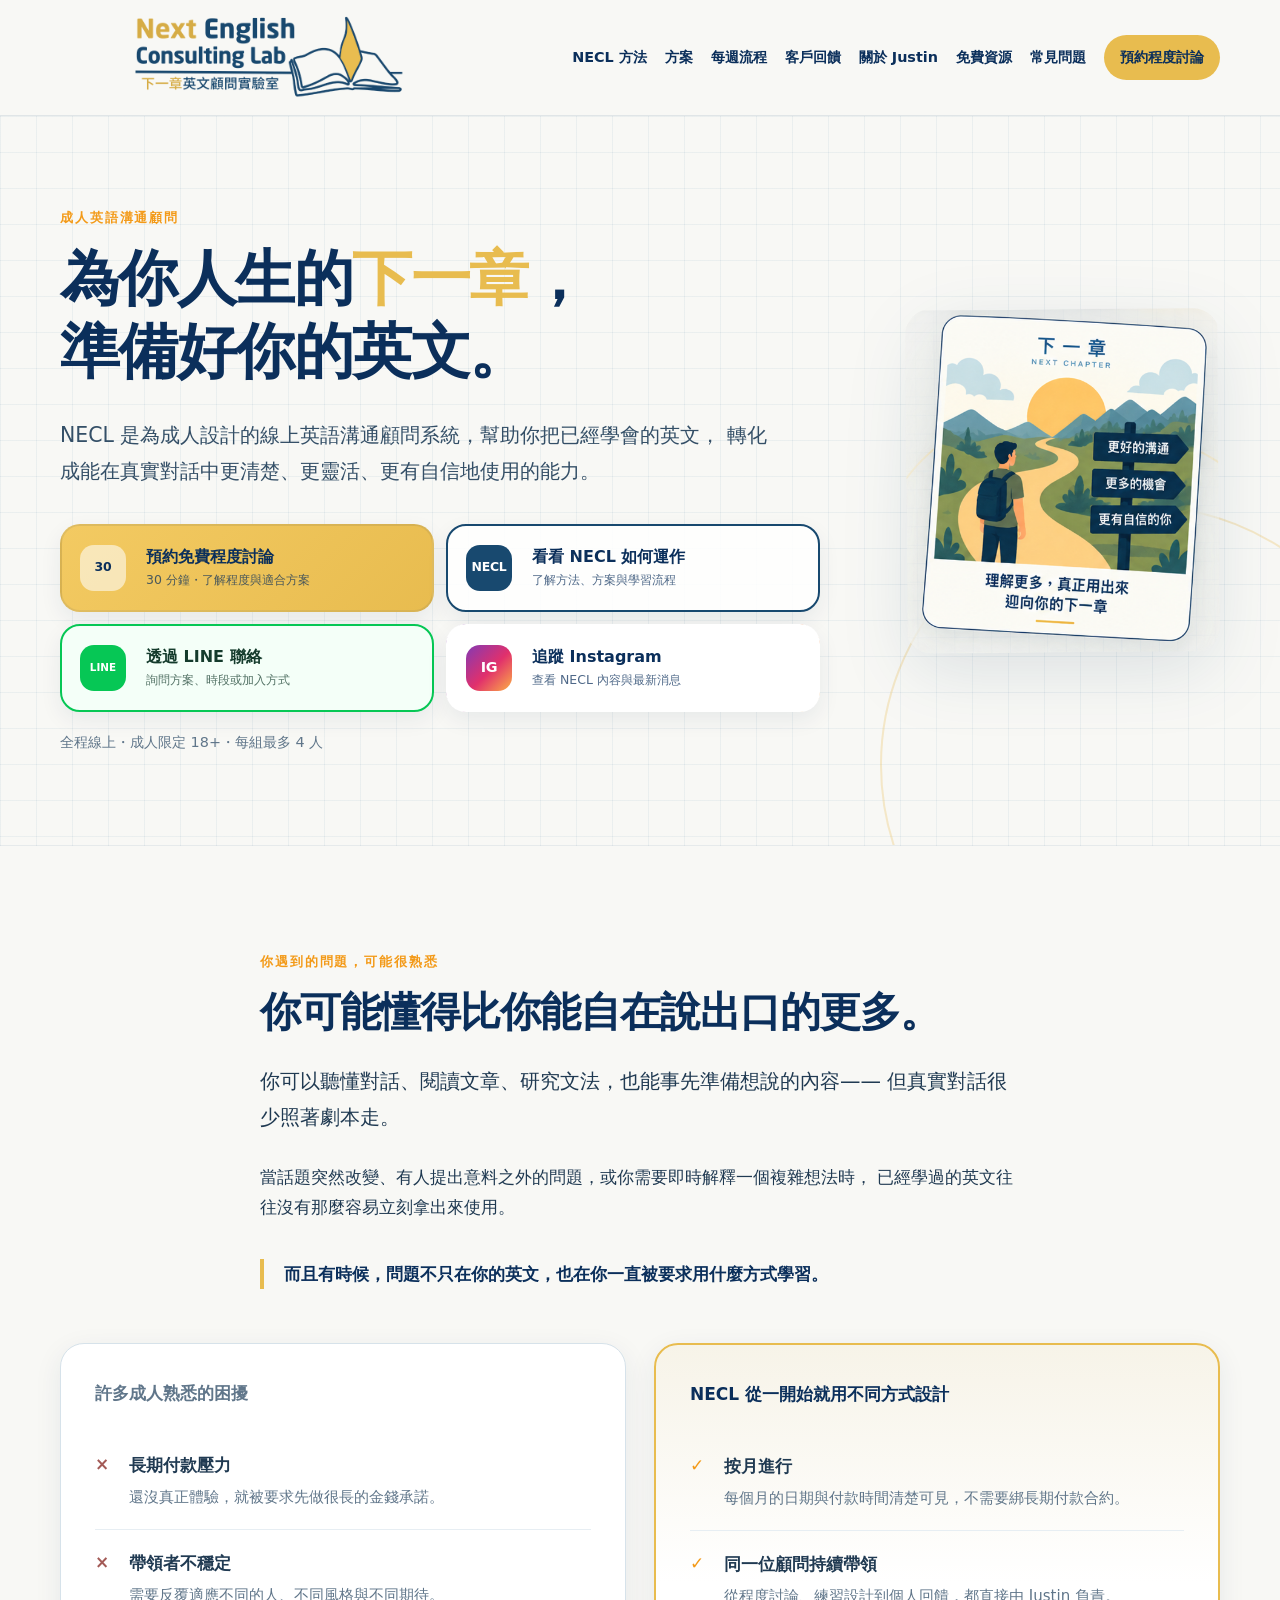
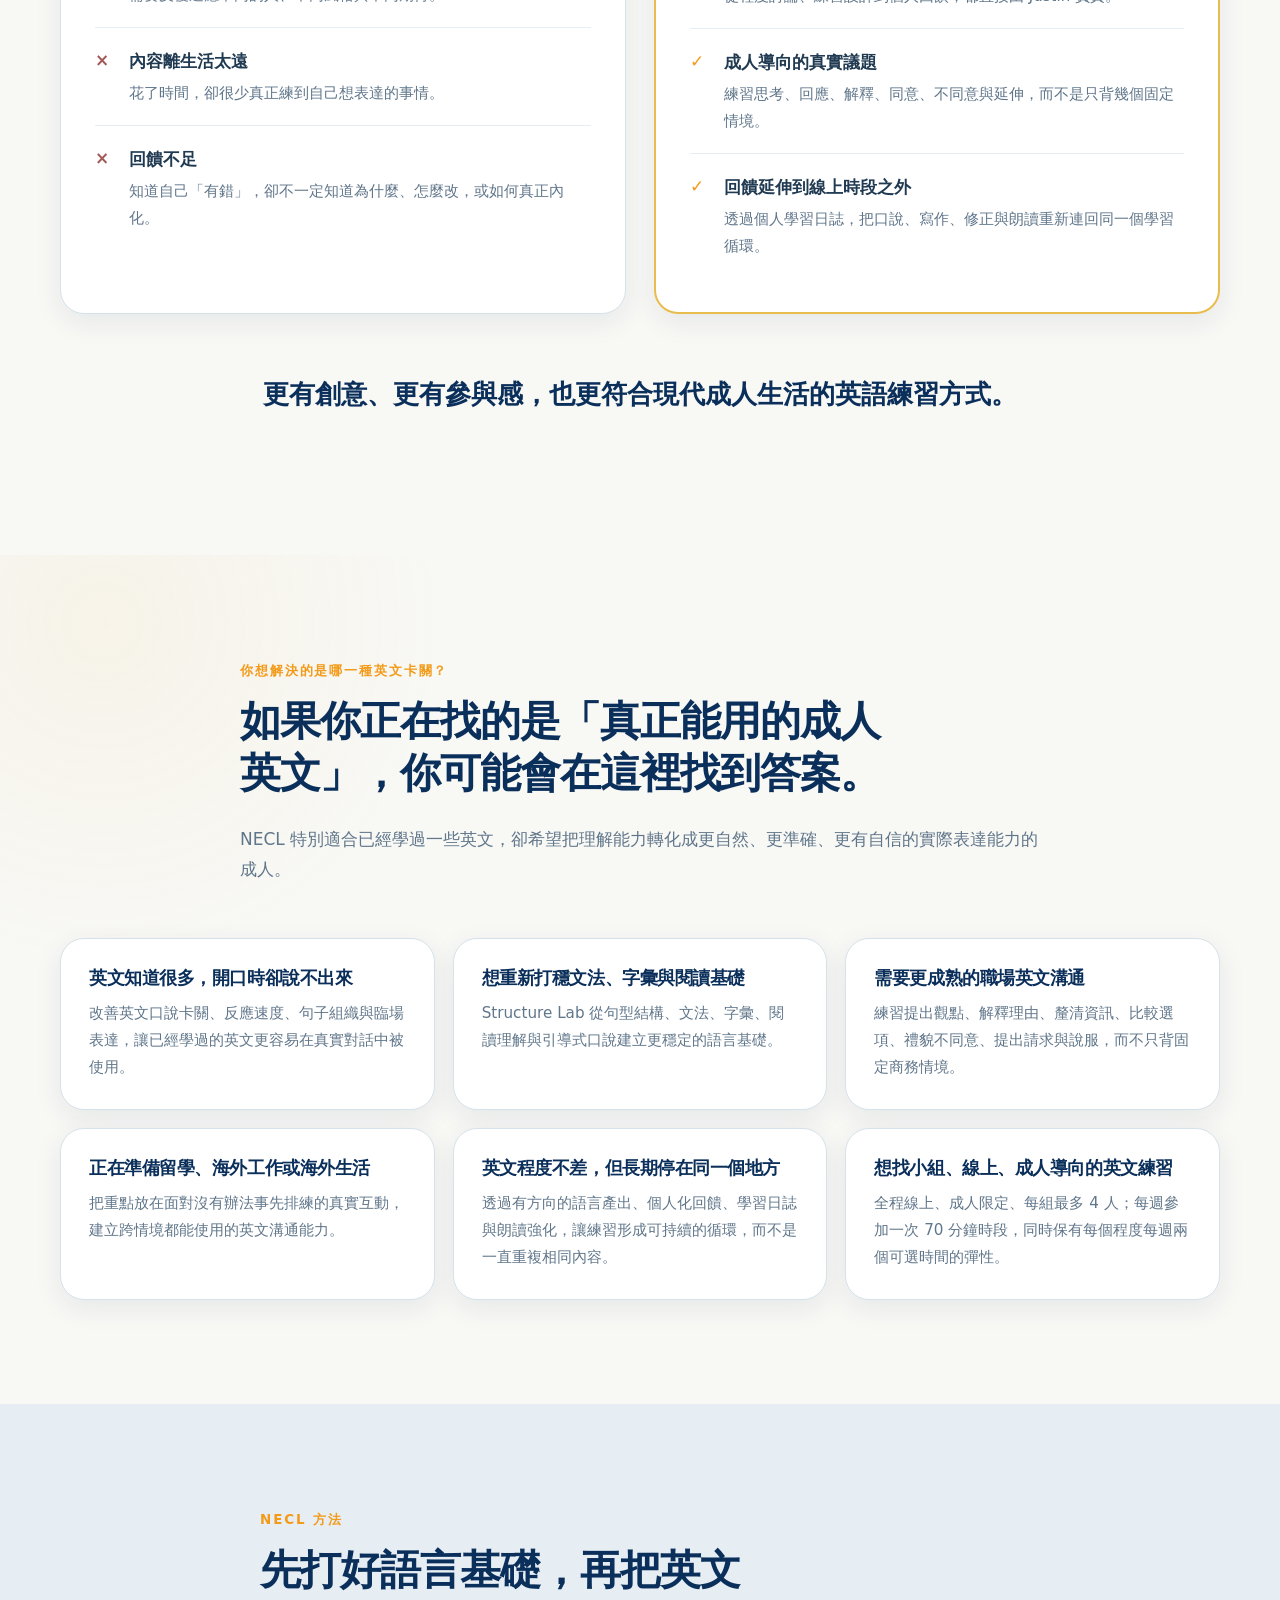
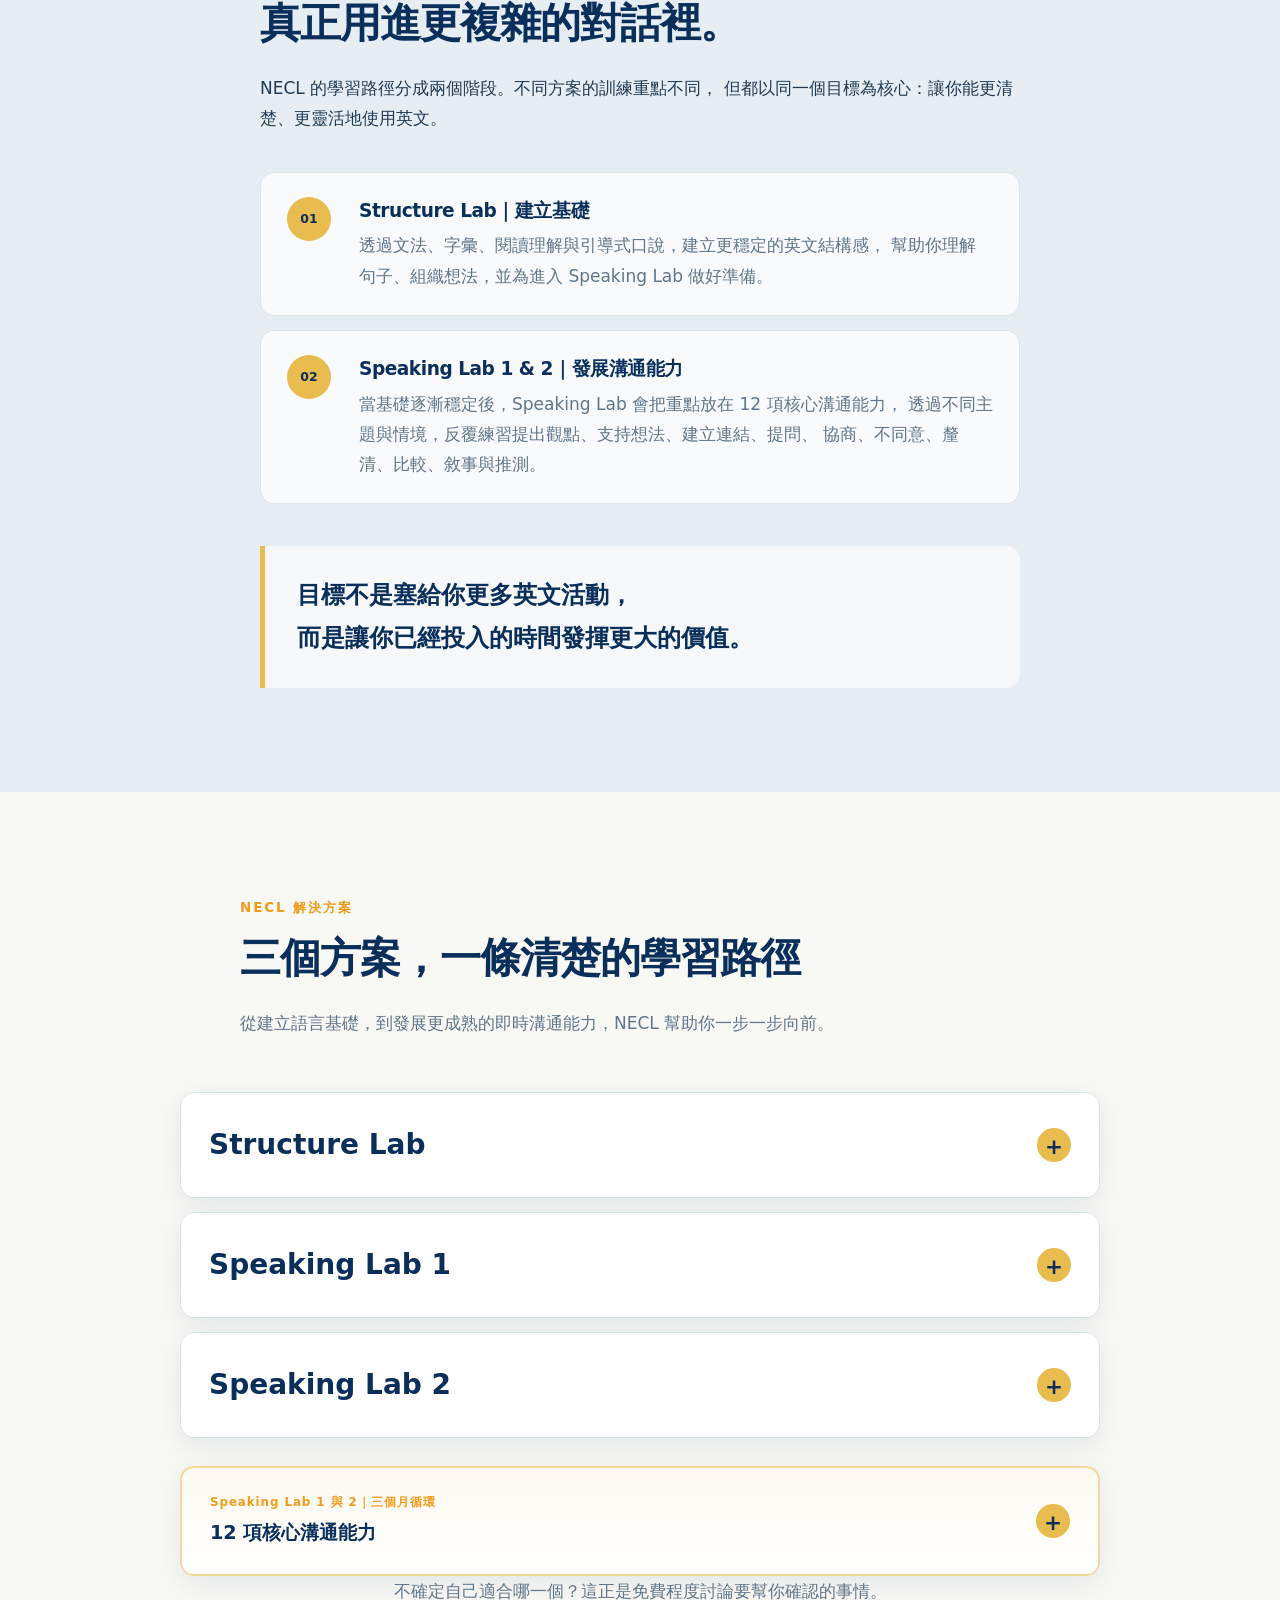
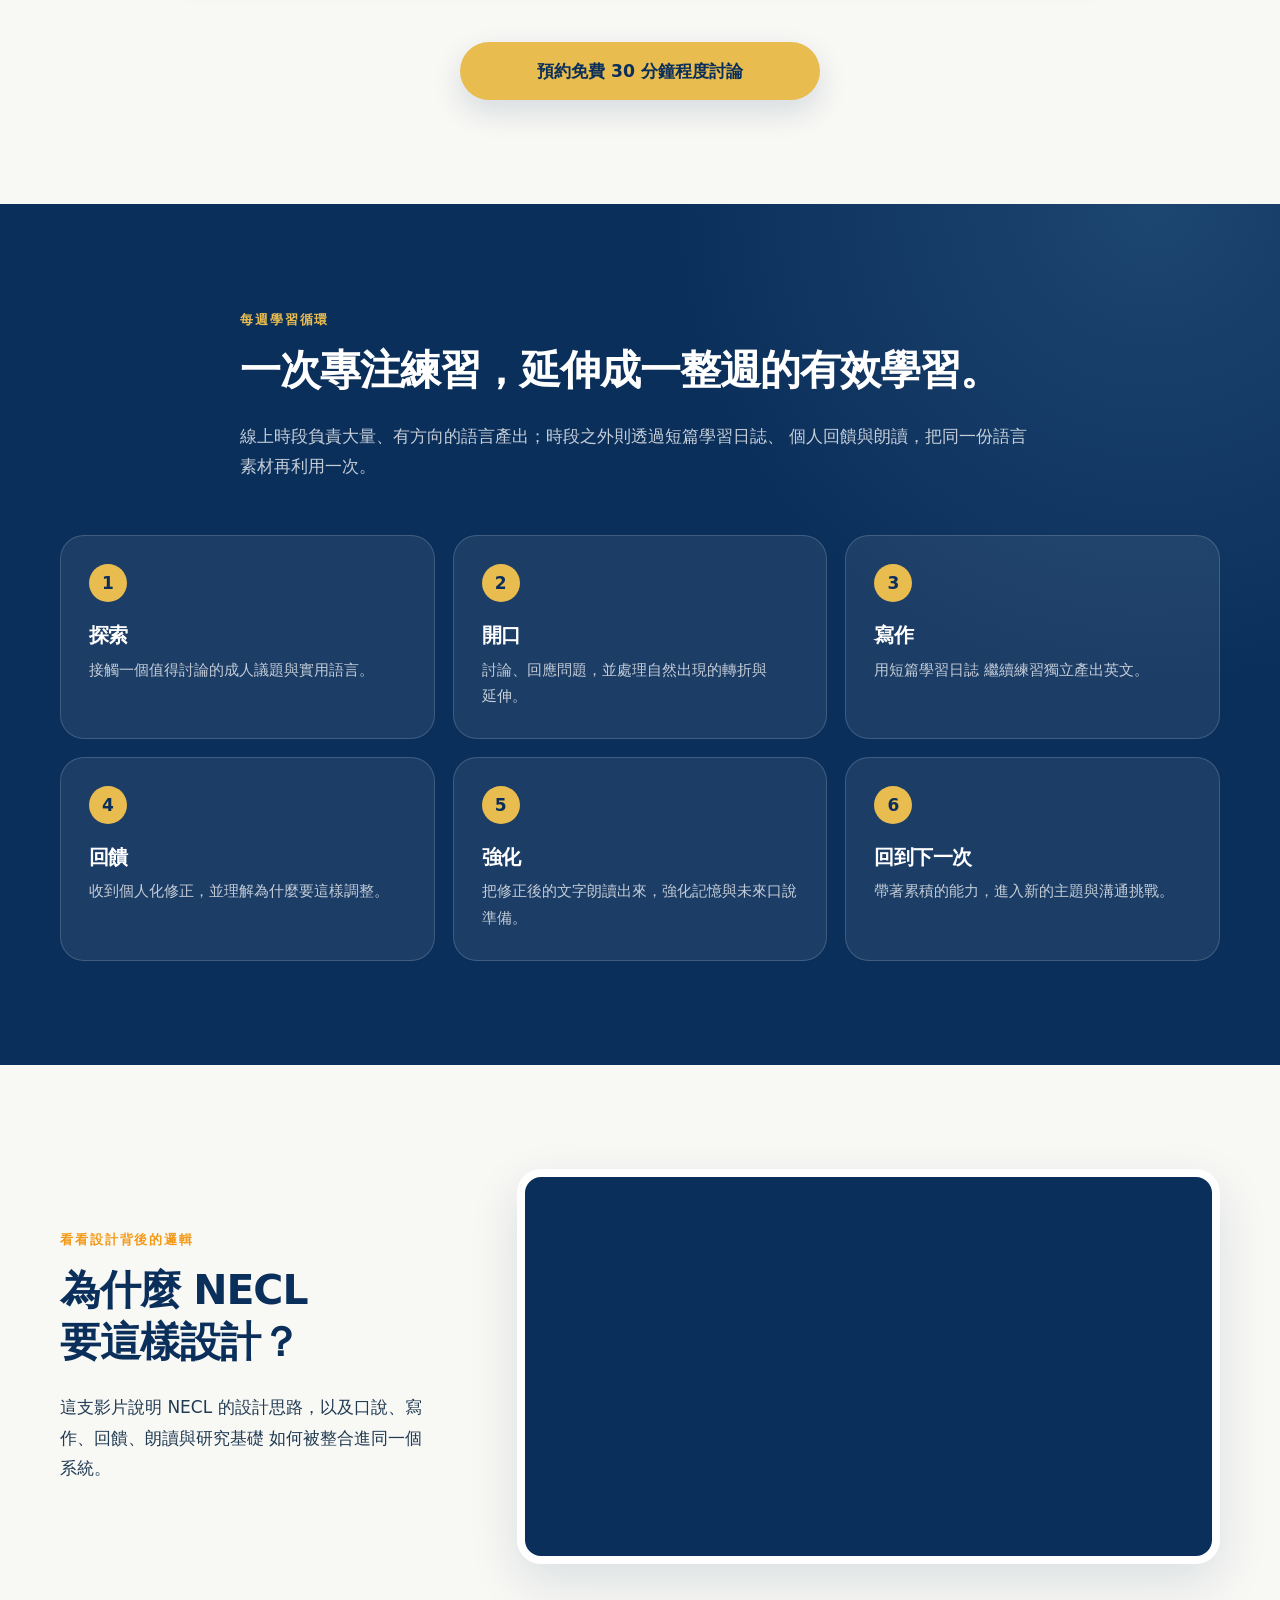
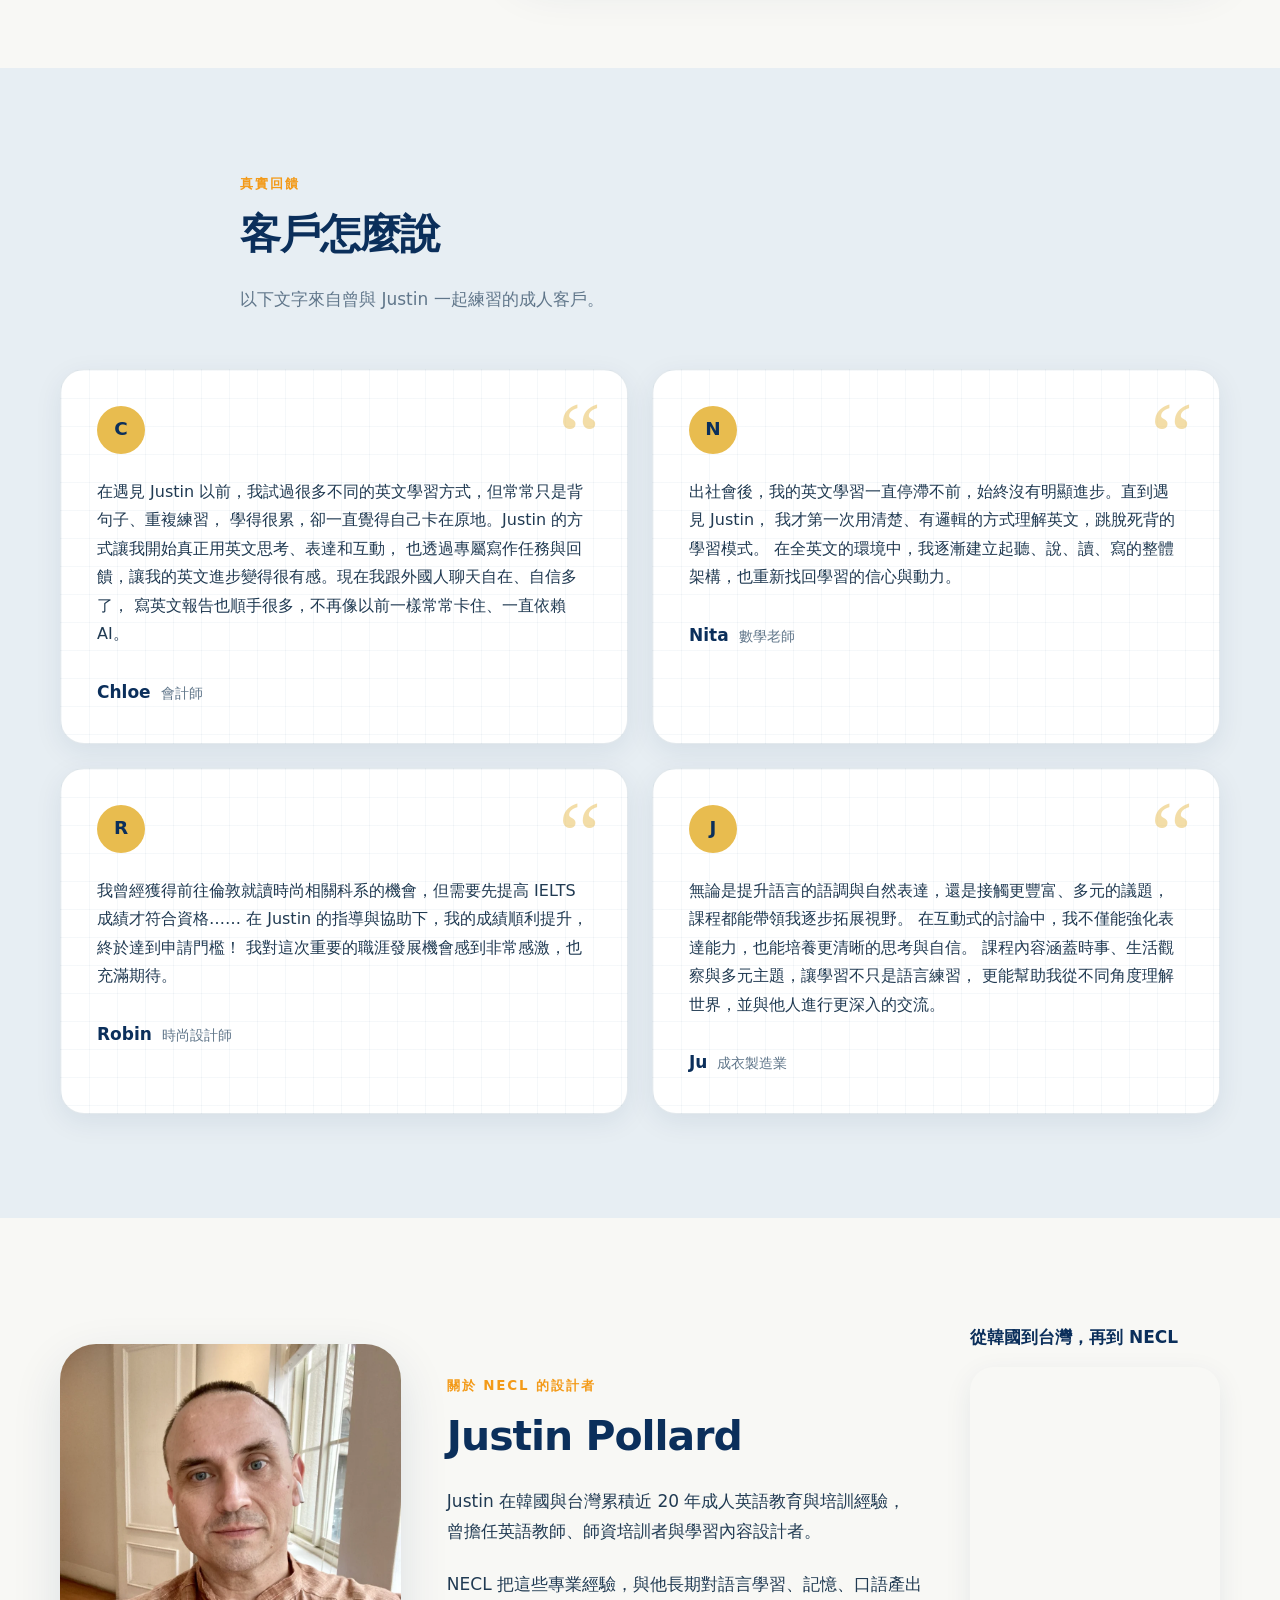
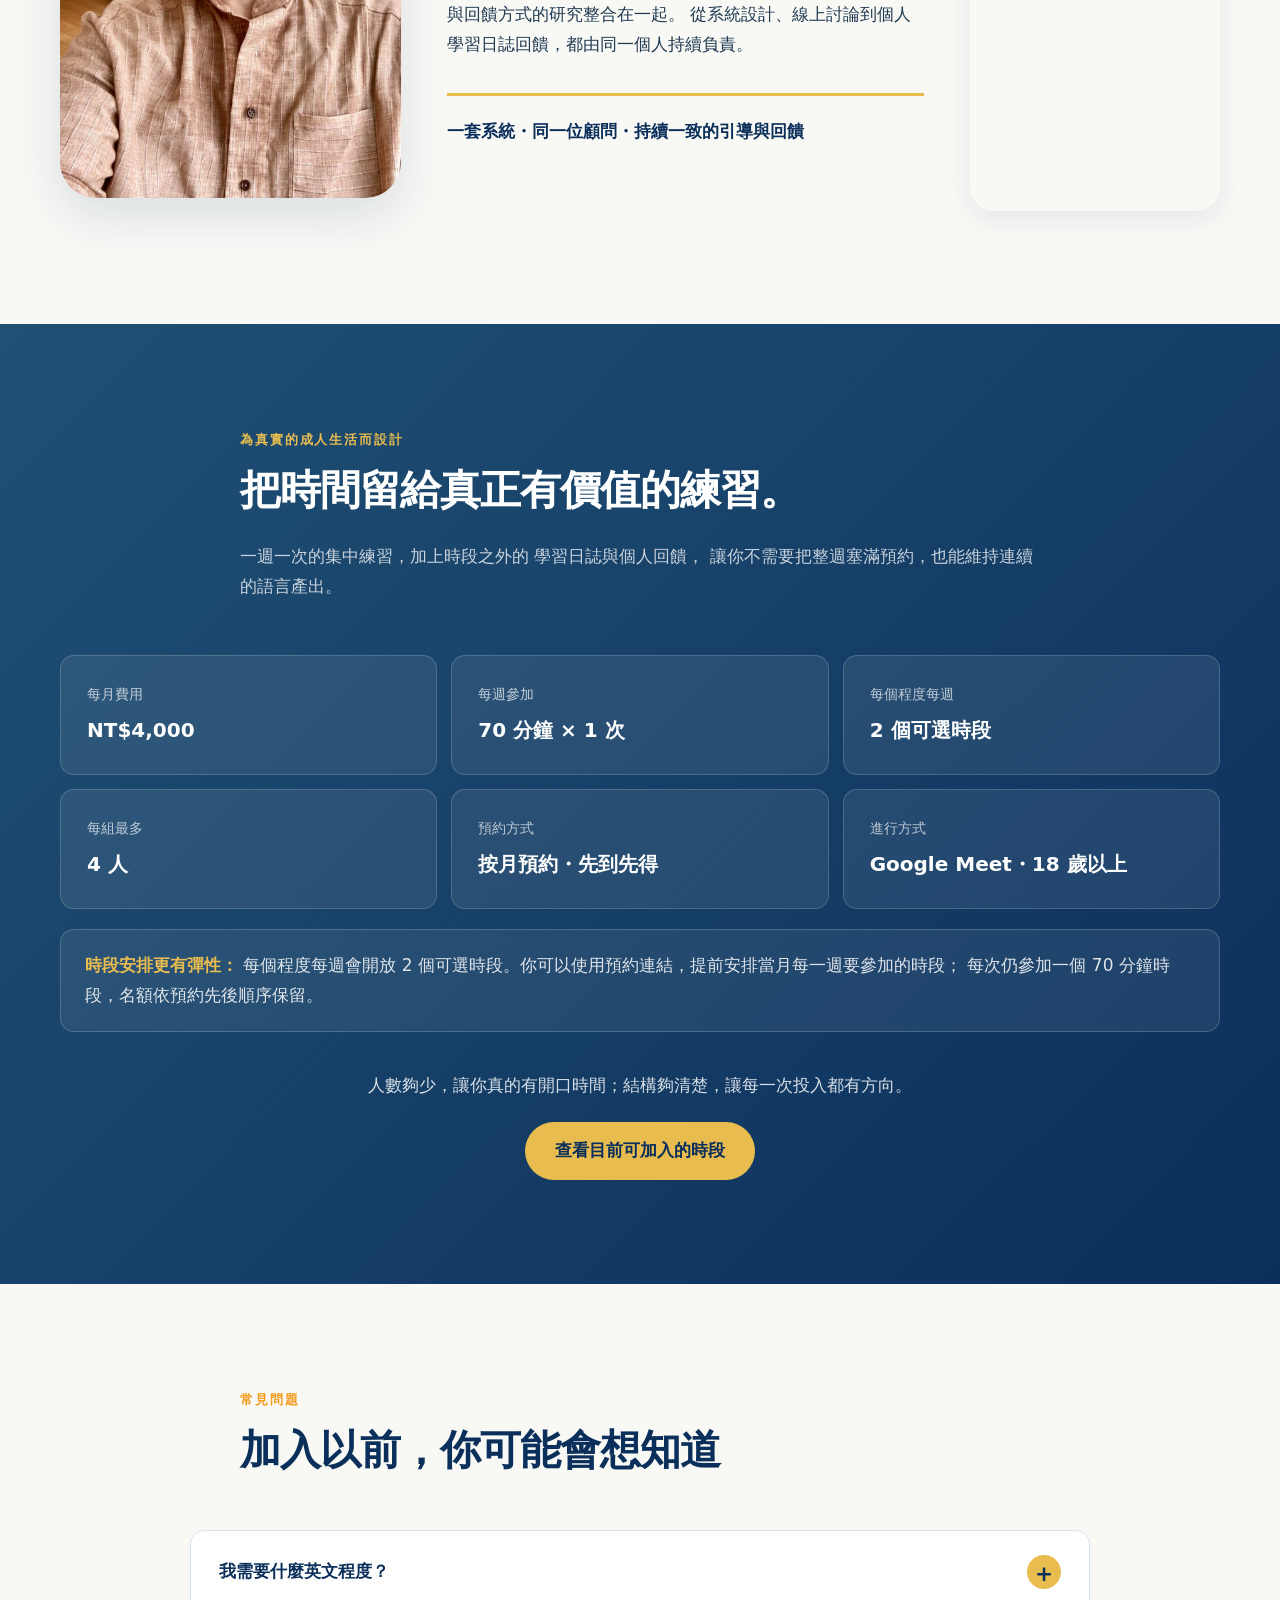
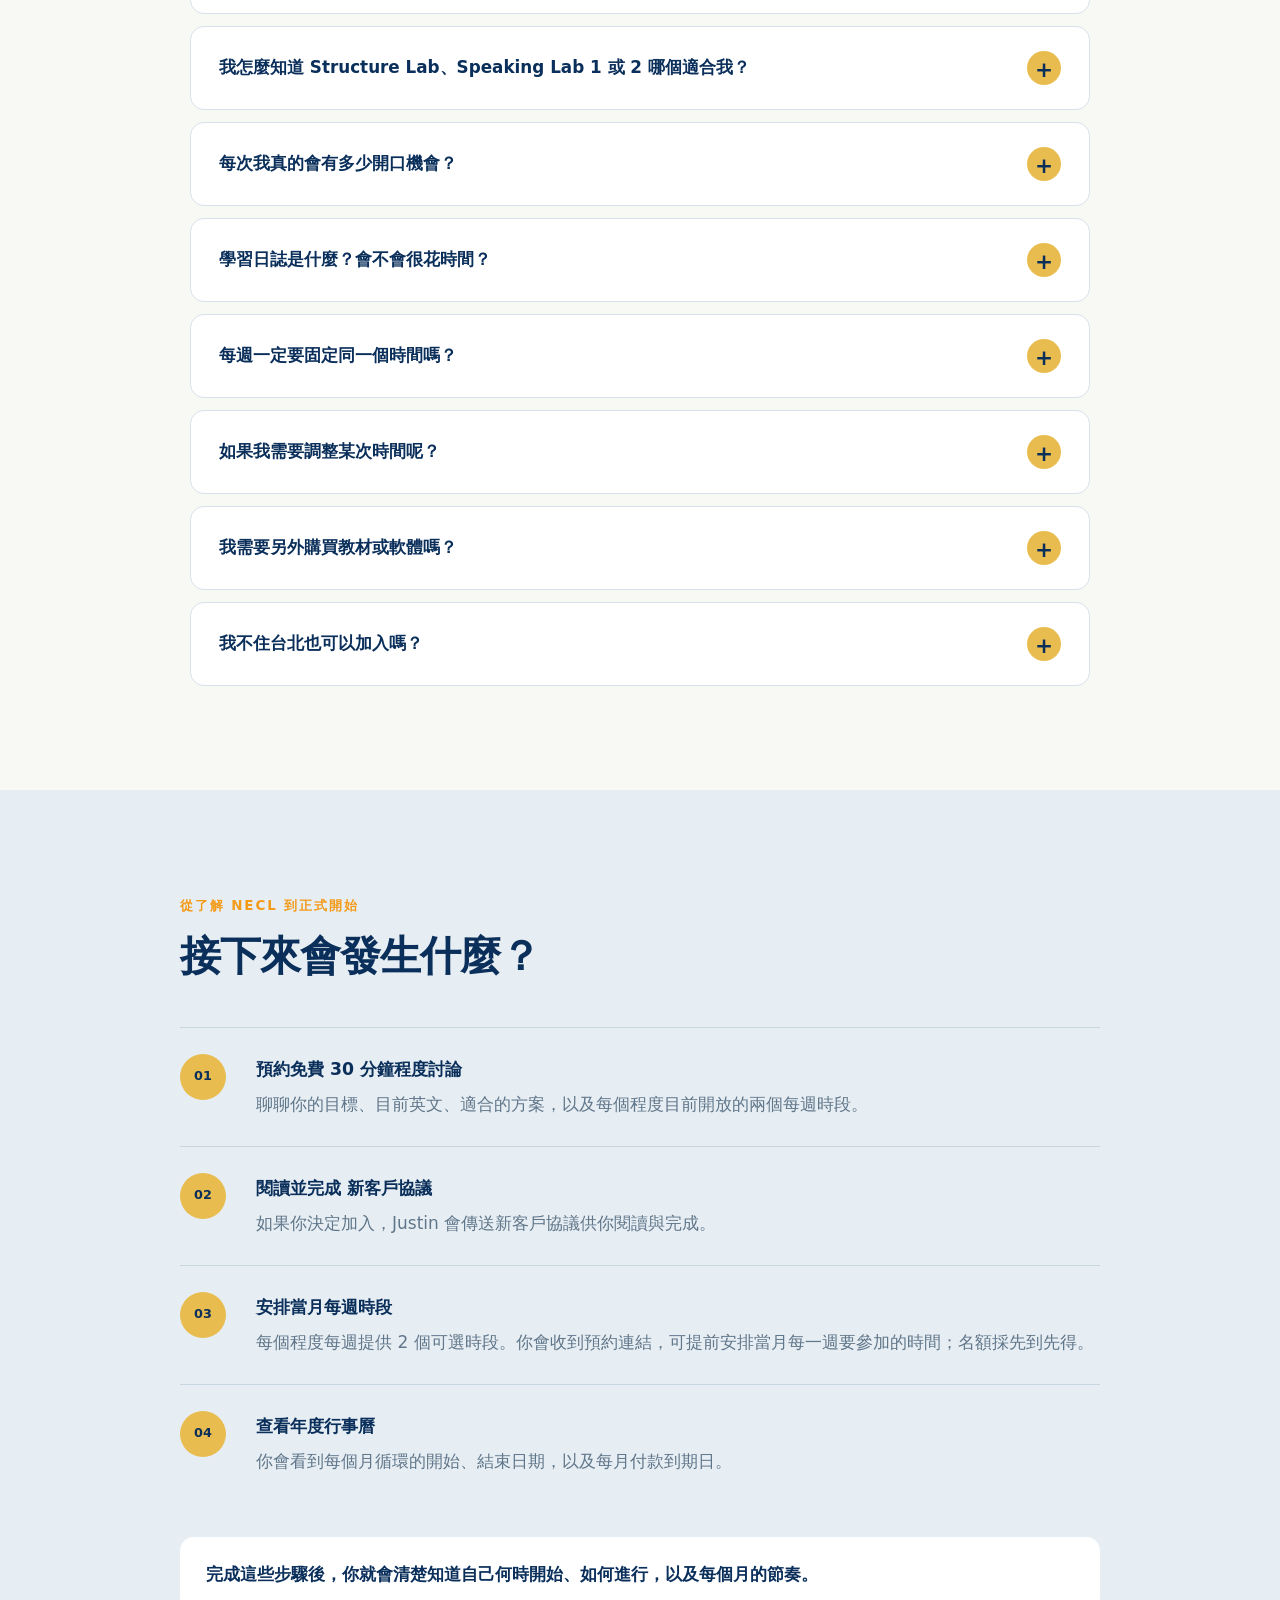
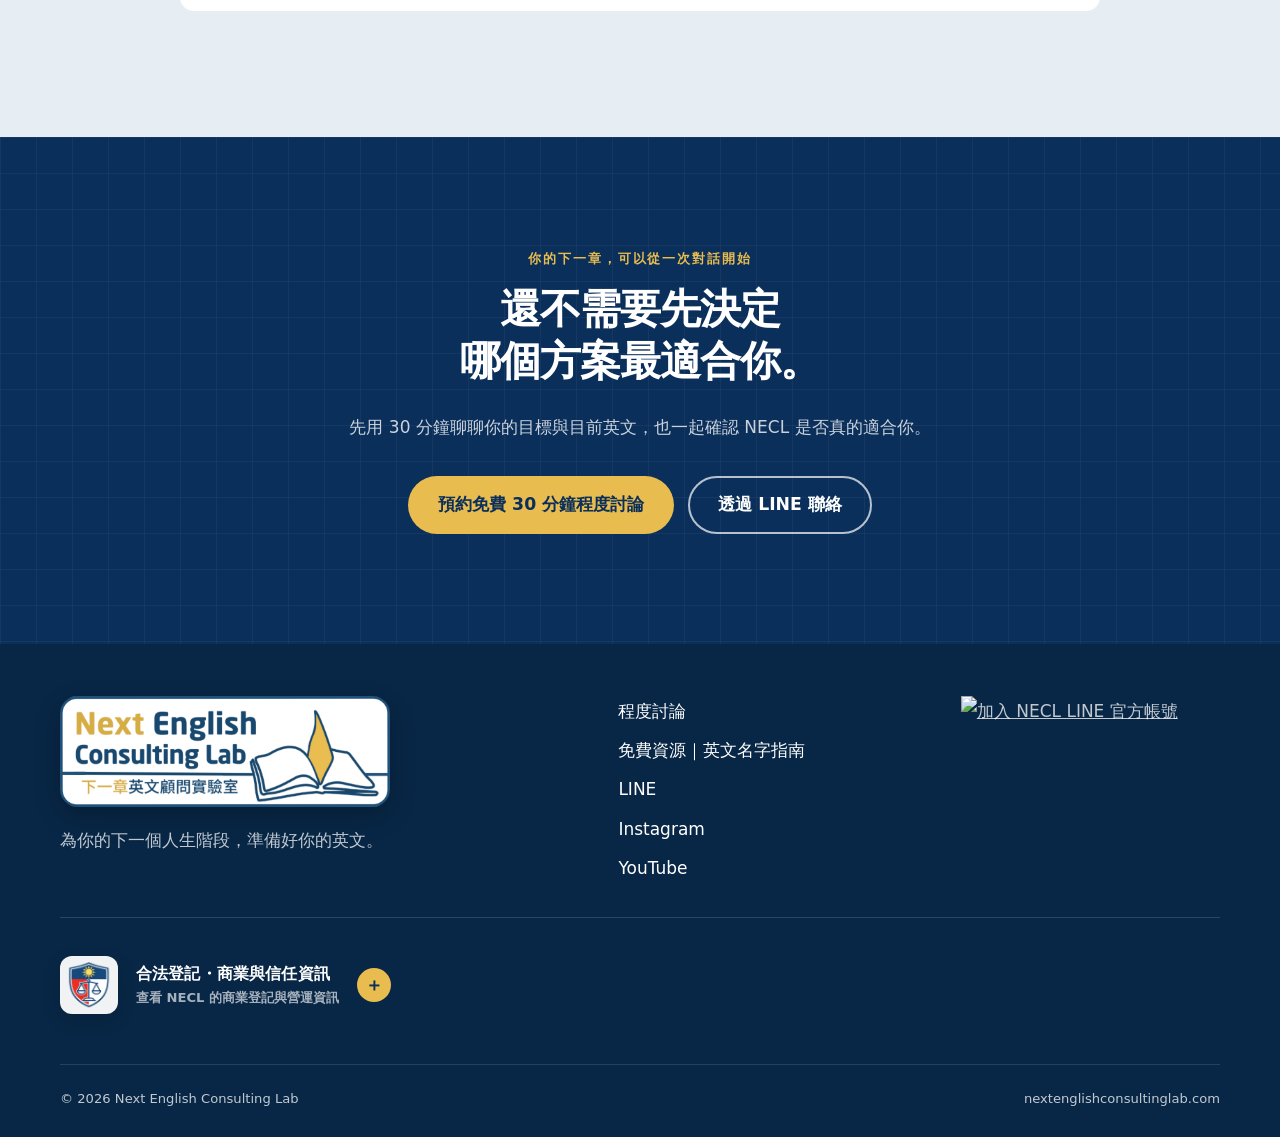
==== commit 7baf66b6: "Rename index(1) (2).html to index.html" ====
--- a/index.html
+++ b/index.html
@@ -1,6 +1,16 @@
 <!doctype html>
 <html lang="zh-Hant-TW">
 <head>
+  <!-- Google tag (gtag.js) -->
+  <script async src="https://www.googletagmanager.com/gtag/js?id=G-ZKB44TX2PK"></script>
+  <script>
+    window.dataLayer = window.dataLayer || [];
+    function gtag(){dataLayer.push(arguments);}
+    gtag('js', new Date());
+
+    gtag('config', 'G-ZKB44TX2PK');
+  </script>
+
   <meta charset="utf-8">
   <meta name="viewport" content="width=device-width, initial-scale=1">
   <meta name="theme-color" content="#0B2F5B">
@@ -18,8 +28,10 @@
 
   <!-- Google Search Console 驗證碼可日後加在這一行下方 -->
 
-  <link rel="icon" type="image/png" href="/images/logo-framed.png">
-  <link rel="apple-touch-icon" href="/images/logo-framed.png">
+  <link rel="icon" href="/favicon.ico" sizes="any">
+  <link rel="icon" type="image/png" sizes="32x32" href="/images/favicon-32.png">
+  <link rel="icon" type="image/png" sizes="192x192" href="/images/favicon-192.png">
+  <link rel="apple-touch-icon" sizes="180x180" href="/images/apple-touch-icon.png">
   <link rel="manifest" href="/site.webmanifest">
   <link rel="preload" href="/images/logo-horizontal.png" as="image" fetchpriority="high">
 
@@ -195,6 +207,7 @@
         <a href="#system">每週流程</a>
         <a href="#testimonials">客戶回饋</a>
         <a href="#about">關於 Justin</a>
+        <a href="/english-names/">免費資源</a>
         <a href="#faq">常見問題</a>
         <a class="nav-cta" data-link="calendly" href="#">預約程度討論</a>
       </nav>
@@ -820,6 +833,7 @@
 
       <div class="footer-links">
         <a data-link="calendly" href="#">程度討論</a>
+        <a href="/english-names/">免費資源｜英文名字指南</a>
         <a data-link="line" href="#">LINE</a>
         <a data-link="instagram" href="#">Instagram</a>
         <a data-link="programVideo" href="#">YouTube</a>
